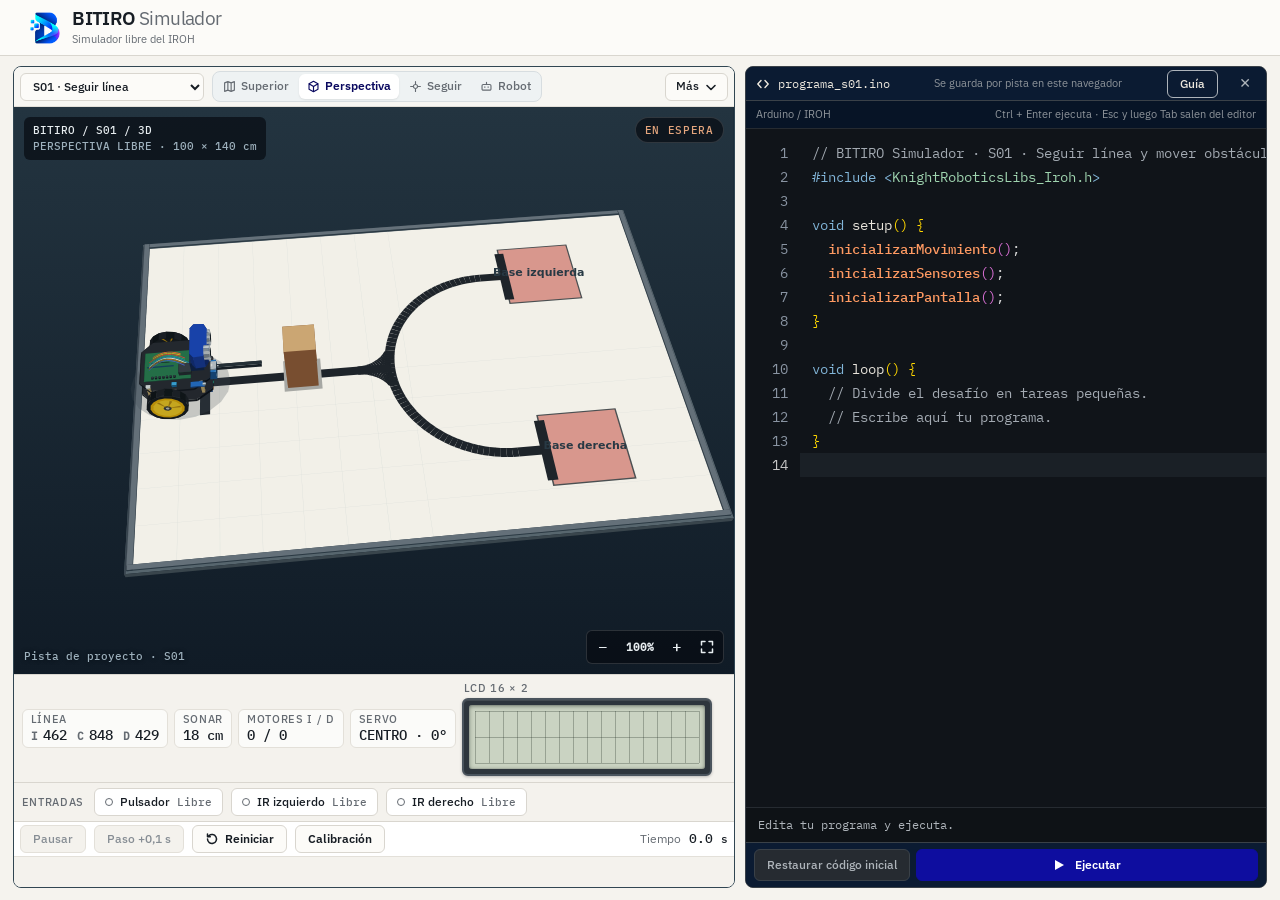
==== index.html @ 9b1c4474 "feat(ui): load head-sonar.js and head-config.js before simulator.js" ====
<!doctype html>
<html lang="es">
<head>
  <meta charset="utf-8"><meta name="viewport" content="width=device-width,initial-scale=1">
  <meta name="theme-color" content="#FCFBF8">
  <title>BITIRO Simulador · IROH</title>
  <link rel="icon" href="assets/bitiro-symbol.png"><link rel="stylesheet" href="tokens.css"><link rel="stylesheet" href="styles.css">
</head>
<body>
  <a class="skip-link" href="#workspace">Saltar al simulador</a>
  <header class="topbar">
    <div class="brand"><img src="assets/bitiro-symbol.png" alt="" width="34" height="34"><span><strong>BITIRO <span>Simulador</span></strong><small>Simulador libre del IROH</small></span></div>
  </header>
  <main id="workspace" tabindex="-1" class="workspace editor-open" aria-label="Simulador libre del IROH">
    <h1 class="sr-only">Simulador libre del IROH</h1>
    <div class="workspace-grid">
      <section class="simulation-panel" id="viewportHost" aria-label="Simulador">
        <div class="simulator-toolbar">
          <label class="track-field"><span class="sr-only">Pista</span><select id="track" aria-label="Pista"><option value="s01">S01 · Seguir línea</option><option value="s02">S02 · Tres sensores</option><option value="s03">S03 · Conteo</option><option value="s04">S04 · Tramos de línea</option><option value="s05">S05 · Sensores IR</option><option value="s06">S06 · Sonar y cajas</option><option value="s07">S07 · Repaso · sin pista propia</option><option value="s08">S08 · Desafío final</option><option value="oval">Libre · Óvalo</option><option value="ocho">Libre · Ocho</option></select></label>
          <div class="camera-mode-switch camera-tabs" role="group" aria-label="Vista de cámara"><button class="cam" data-view="top" aria-pressed="false"><svg width="13" height="13" viewBox="0 0 16 16" aria-hidden="true"><path d="M2 3.5l4-1.5 4 1.5 4-1.5v10.5l-4 1.5-4-1.5-4 1.5zM6 2v10.5M10 3.5V14" fill="none" stroke="currentColor" stroke-width="1.4" stroke-linecap="round" stroke-linejoin="round"/></svg><span>Superior</span></button><button class="cam active" data-view="perspective" aria-pressed="true"><svg width="13" height="13" viewBox="0 0 16 16" aria-hidden="true"><path d="M8 1.5l5.5 3v7L8 14.5l-5.5-3v-7zM8 8l5.5-3.5M8 8v6.5M8 8L2.5 4.5" fill="none" stroke="currentColor" stroke-width="1.4" stroke-linecap="round" stroke-linejoin="round"/></svg><span>Perspectiva</span></button><button class="cam" data-view="follow" aria-pressed="false" aria-label="Seguir al IROH"><svg width="13" height="13" viewBox="0 0 16 16" aria-hidden="true"><path d="M8 2v2.5M8 11.5V14M2 8h2.5M11.5 8H14M8 5.5a2.5 2.5 0 1 0 0 5 2.5 2.5 0 0 0 0-5z" fill="none" stroke="currentColor" stroke-width="1.4" stroke-linecap="round" stroke-linejoin="round"/></svg><span>Seguir</span></button><button class="cam" data-view="robot" aria-pressed="false" aria-label="Ver el robot de cerca"><svg width="13" height="13" viewBox="0 0 16 16" aria-hidden="true"><path d="M4 5.5h8a1.5 1.5 0 0 1 1.5 1.5v4A1.5 1.5 0 0 1 12 12.5H4A1.5 1.5 0 0 1 2.5 11V7A1.5 1.5 0 0 1 4 5.5zM8 5.5V3M6 8.5v.5M10 8.5v.5" fill="none" stroke="currentColor" stroke-width="1.4" stroke-linecap="round" stroke-linejoin="round"/></svg><span>Robot</span></button></div>
          <details class="menu pop" id="moreMenu">
            <summary class="button" aria-label="Más opciones"><span class="menu-text">Más</span><svg width="12" height="12" viewBox="0 0 12 12" aria-hidden="true"><path d="M2 4.5l4 4 4-4" fill="none" stroke="currentColor" stroke-width="1.6" stroke-linecap="round" stroke-linejoin="round"/></svg></summary>
            <div class="menu-panel" role="group" aria-label="Opciones secundarias">
              <button id="codeToggle" class="button menu-item" type="button" aria-controls="codePanel" aria-expanded="true">Ocultar editor</button>
              <div class="menu-divider"></div>
              <div class="menu-row"><label for="speed">Velocidad</label><select id="speed"><option value="0.5">0,5×</option><option value="1" selected>1×</option><option value="2">2×</option><option value="4">4×</option></select></div>
              <div class="menu-row"><label for="quality">Calidad 3D</label><select id="quality"><option value="standard">Estándar</option><option value="high">Alta</option></select></div>
              <label class="menu-check"><input id="showTrail" type="checkbox" checked> Rastro del recorrido</label>
              <div class="menu-divider"></div>
              <button id="editScenario" class="button menu-item" type="button" aria-haspopup="dialog">Editar escenario</button>
            </div>
          </details>
        </div>
        <div class="scene-wrap" id="sceneWrap">
          <canvas id="scene" role="img" aria-label="Escena 3D del robot IROH en la pista. Arrastra para girar y usa la rueda para acercar."></canvas>
          <div class="scene-top-label"><span>BITIRO / <span id="stageLabel">S01</span> / 3D</span><small><span id="viewLabel">PERSPECTIVA LIBRE</span><span class="sep"> · </span><span id="trackSize">100 × 140 cm</span><span id="trackName">PLOTTER S01</span></small></div>
          <span class="live-badge" id="statusBadge" role="status">EN ESPERA</span>
          <div class="scene-source" id="sceneSource">S01 · Geometría del proyecto BITIRO</div>
          <div class="zoom-controls"><button id="zoomOut" type="button" aria-label="Alejar cámara">−</button><output id="zoomText" aria-live="off">100%</output><button id="zoomIn" type="button" aria-label="Acercar cámara">+</button><button id="full" type="button" aria-label="Pantalla completa"><svg width="14" height="14" viewBox="0 0 14 14" aria-hidden="true"><path d="M5 1.5H1.5V5M9 1.5h3.5V5M5 12.5H1.5V9M9 12.5h3.5V9" fill="none" stroke="currentColor" stroke-width="1.5" stroke-linecap="round" stroke-linejoin="round"/></svg></button></div>
          <div class="calibration-layer" id="calibrationLayer" hidden>
            <div class="calibration-grab" id="calibrationGrab" tabindex="0" role="application" aria-roledescription="robot arrastrable" aria-label="IROH. Arrástralo por el plotter o usa las flechas del teclado."></div>
            <button class="calibration-rotate" id="calibrationRotate" type="button" aria-label="Girar el IROH. Arrastra el asa o usa las flechas izquierda y derecha."><svg width="20" height="20" viewBox="0 0 20 20" aria-hidden="true"><path d="M16 10a6 6 0 1 1-2-4.5M16 3v3.5h-3.5" fill="none" stroke="currentColor" stroke-width="2" stroke-linecap="round" stroke-linejoin="round"/></svg></button>
            <p class="calibration-hint" id="calibrationHint">Mueve el IROH por el plotter y gíralo con el asa. Observa la LCD.</p>
          </div>
        </div>
        <details class="telemetry" id="telemetry" open>
          <summary><span>Sensores y telemetría</span></summary>
          <div class="telemetry-strip" role="group" aria-label="Telemetría del IROH">
            <div class="tcell"><span class="tlabel">Línea</span><div class="sensor-row"><span class="sensor"><b>I</b><strong id="valL">028</strong></span><span class="sensor"><b>C</b><strong id="valC">395</strong></span><span class="sensor"><b>D</b><strong id="valR">028</strong></span></div></div>
            <div class="tcell"><span class="tlabel">Sonar</span><strong class="readout" id="sonar">200 cm</strong></div>
            <div class="tcell"><span class="tlabel">Motores I / D</span><strong class="readout" id="motors">0 / 0</strong></div>
            <div class="tcell"><span class="tlabel">Servo</span><strong class="readout" id="strikerStatus">0° · REPOSO</strong></div>
            <div class="tcell lcd-cell"><span class="tlabel">LCD 16 × 2</span><div class="lcd-bezel"><pre id="lcd" aria-label="Pantalla LCD del IROH, 16 columnas por 2 filas"></pre></div></div>
          </div>
        </details>
        <div class="inputs-strip" role="group" aria-label="Entradas del robot"><span class="tlabel">Entradas</span><button type="button" id="pulsador" class="input-chip" aria-pressed="false" aria-label="Pulsador"><i class="dot" aria-hidden="true"></i><span>Pulsador</span><strong aria-hidden="true">Libre</strong></button><button type="button" id="ir0" class="input-chip" aria-pressed="false" aria-label="IR izquierdo"><i class="dot" aria-hidden="true"></i><span>IR izquierdo</span><strong aria-hidden="true">Libre</strong></button><button type="button" id="ir1" class="input-chip" aria-pressed="false" aria-label="IR derecho"><i class="dot" aria-hidden="true"></i><span>IR derecho</span><strong aria-hidden="true">Libre</strong></button></div>
        <div class="runtime-bar">
          <div class="runtime-actions">
            <button id="runBar" class="primary run-proxy" type="button" aria-label="Ejecutar el programa del editor"><svg width="14" height="14" viewBox="0 0 14 14" aria-hidden="true"><path d="M3 2l9 5-9 5z" fill="currentColor"/></svg><span>Ejecutar</span></button>
            <button id="pause" type="button" disabled>Pausar</button>
            <button id="step" type="button" disabled title="Avanza 100 ms de simulación en pausa">Paso +0,1 s</button>
            <button id="reset" type="button"><svg width="14" height="14" viewBox="0 0 14 14" aria-hidden="true"><path d="M2.5 7a4.5 4.5 0 1 0 1.4-3.3M2.5 2v2.8h2.8" fill="none" stroke="currentColor" stroke-width="1.5" stroke-linecap="round" stroke-linejoin="round"/></svg><span>Reiniciar</span></button>
            <button id="calibrationMode" type="button" aria-pressed="false" aria-controls="calibrationLayer">Calibración</button>
          </div>
          <div class="runtime-clock"><span class="clock-label">Tiempo</span><strong id="time">0.0 <small>s</small></strong></div>
        </div>
        <p class="status-strip" id="feedback" role="status">Escoge una pista, escribe tu programa y ejecútalo.</p>
      </section>
      <aside class="code-panel" id="codePanel" aria-label="Editor de programación">
        <div class="file-bar"><span class="file-name"><svg width="14" height="14" viewBox="0 0 14 14" aria-hidden="true"><path d="M5 3.5L1.8 7 5 10.5M9 3.5L12.2 7 9 10.5" fill="none" stroke="currentColor" stroke-width="1.4" stroke-linecap="round" stroke-linejoin="round"/></svg><span id="fileName">programa_s01.ino</span></span><span class="file-state">Se guarda por pista en este navegador</span><button type="button" id="guideOpen" class="guide-button" aria-haspopup="dialog" aria-controls="guideDialog">Guía</button><button type="button" id="codeClose" aria-label="Cerrar editor">✕</button></div>
        <div class="editor-meta"><span>Arduino / IROH</span><span class="editor-shortcut" id="editorHint">Ctrl + Enter ejecuta · Esc y luego Tab salen del editor</span></div>
        <div class="editor-area"><pre class="gutter" id="gutter" aria-hidden="true">1</pre><div class="code-stack"><textarea id="src" aria-label="Código Arduino del IROH. Tab inserta espacios; Escape y luego Tab sale del editor." spellcheck="false" autocapitalize="off" autocomplete="off" autocorrect="off" wrap="off"></textarea><div class="hl-clip" aria-hidden="true"><div class="hl-line" id="hlLine"></div><pre class="hl" id="hl"></pre></div></div></div>
        <div class="compiler" id="msg" role="status" tabindex="-1">Edita tu programa y ejecuta.</div>
        <div class="editor-bottom-bar code-actions"><label class="example-field" id="exampleField" hidden><span class="sr-only">Ejemplo</span><select id="example" aria-label="Cargar un ejemplo"><option value="0">Tres sensores</option><option value="1">Un sensor</option><option value="2">Plantilla vacía</option><option value="3">Obstáculos IR</option><option value="4">Golpe por proximidad (sonar)</option></select></label><button type="button" id="restoreStarter" class="restore-button">Restaurar código inicial</button><button type="button" class="primary execute-button" id="run"><svg width="14" height="14" viewBox="0 0 14 14" aria-hidden="true"><path d="M3 2l9 5-9 5z" fill="currentColor"/></svg><span>Ejecutar</span></button></div>
      </aside>
    </div>
    <!-- Nodos de compatibilidad: los scripts v4 (simulator.js) todavía los leen o escriben. Ocultos; se retirarán al extraer el core (SIM-3) y la calibración v1 se reemplaza en SIM-7. -->
    <div hidden aria-hidden="true"><button id="calibrate" type="button" tabindex="-1">Calibrar sensores</button><span id="calibrationSummary"></span><span id="lessonTitle"></span><p id="lessonGoal"></p><span id="lessonQuestion"></span></div>
    <dialog id="calibrationDialog" class="calibration-dialog" aria-labelledby="calibrationTitle"><form id="calibrationForm"><div class="reference-title"><div><span class="eyebrow">PREPARAR EL EXPERIMENTO</span><h2 id="calibrationTitle">Calibrar sensores de línea</h2></div><button id="calibrationClose" type="button" aria-label="Cerrar calibración">✕</button></div><p class="cal-intro">En este banco virtual, blanco es 0 y negro es 1000 después de normalizar. Mide ambas referencias o introduce sus valores brutos por sensor. La simulación se pausa mientras calibras.</p><div class="cal-samples"><button type="button" id="sampleWhite"><span class="swatch white"></span><b>1. Medir blanco virtual</b><small>Superficie clara de referencia</small></button><button type="button" id="sampleBlack"><span class="swatch black"></span><b>2. Medir negro virtual</b><small>Línea oscura de referencia</small></button></div><table class="cal-table"><thead><tr><th>Sensor</th><th>Blanco · 0–1023</th><th>Negro · 0–1023</th></tr></thead><tbody><tr><th>Izquierdo</th><td><input id="white0" type="number" min="0" max="1023" step="1" required aria-label="Blanco Izquierdo"></td><td><input id="black0" type="number" min="0" max="1023" step="1" required aria-label="Negro Izquierdo"></td></tr><tr><th>Central</th><td><input id="white1" type="number" min="0" max="1023" step="1" required aria-label="Blanco Central"></td><td><input id="black1" type="number" min="0" max="1023" step="1" required aria-label="Negro Central"></td></tr><tr><th>Derecho</th><td><input id="white2" type="number" min="0" max="1023" step="1" required aria-label="Blanco Derecho"></td><td><input id="black2" type="number" min="0" max="1023" step="1" required aria-label="Negro Derecho"></td></tr></tbody></table><label class="threshold-control" for="threshold">3. Umbral de detección <output id="thresholdValue">500 / 1000</output></label><input id="threshold" type="range" min="100" max="900" step="10" value="500"><div class="threshold-scale"><span>Más sensible al negro</span><span>Más exigente</span></div><p class="cal-explain">Una lectura normalizada igual o superior al umbral detecta línea. Las funciones de lectura bruta conservan sus valores; tus programas anteriores no cambian automáticamente.</p><p id="calibrationMessage" class="cal-message" role="status"></p><div class="cal-actions"><button id="calibrationDefaults" class="btn ghost" type="button">Restablecer referencias</button><button class="btn primary" type="submit">Guardar calibración</button></div><small class="cal-footnote">Banco simulado, sin conexión con el IROH físico. Los valores son ilustrativos; no constituyen una calibración del robot real.</small></form></dialog>
    <dialog id="scenarioDialog" class="scenario-dialog" aria-labelledby="scenarioTitle" aria-describedby="scenarioIntro">
      <div class="reference-title"><h2 id="scenarioTitle">Escenario</h2><button type="button" id="scenarioClose" aria-label="Cancelar y cerrar">✕</button></div>
      <p id="scenarioIntro" class="scenario-intro">Añade y mueve cajas para experimentar con el robot.</p>
      <div class="scenario-layout">
        <div class="scenario-map-wrap"><svg id="scenarioMap" class="scenario-map" role="img" aria-label="Vista superior de la pista con sus cajas. Los controles junto al plano permiten editarlas con teclado."></svg></div>
        <div class="scenario-side">
          <div class="scenario-actions"><button type="button" id="scenarioAdd" class="button" aria-pressed="false">Añadir caja</button><button type="button" id="scenarioRemove" class="button" disabled>Eliminar caja</button></div>
          <ul id="scenarioList" class="scenario-list" aria-label="Cajas del escenario"></ul>
          <fieldset id="scenarioFields" class="scenario-fields" disabled><legend id="scenarioSelName">Sin caja seleccionada</legend>
            <label class="scenario-field"><span>X</span><input id="scenarioX" type="number" step="0.5" inputmode="decimal" aria-describedby="scenarioPosHint"><span class="unit">cm</span></label>
            <label class="scenario-field"><span>Y</span><input id="scenarioY" type="number" step="0.5" inputmode="decimal" aria-describedby="scenarioPosHint"><span class="unit">cm</span></label>
            <p id="scenarioPosHint" class="scenario-hint">Esquina superior izquierda de la caja de 8 × 8 cm.</p>
          </fieldset>
          <p id="scenarioNote" class="scenario-note" role="status" aria-live="polite"></p>
        </div>
      </div>
      <div class="confirm-actions scenario-footer"><button type="button" id="scenarioClear" class="button">Vaciar</button><button type="button" id="scenarioDefault" class="button">Restaurar predeterminado</button><span class="scenario-spacer"></span><button type="button" id="scenarioCancel" class="button">Cancelar</button><button type="button" id="scenarioApply" class="button primary">Aplicar</button></div>
    </dialog>
    <dialog id="restoreDialog" class="confirm-dialog" aria-labelledby="restoreTitle" aria-describedby="restoreText">
      <h2 id="restoreTitle">¿Restaurar el código inicial?</h2>
      <p id="restoreText">Tu código actual de esta pista se reemplazará por el código inicial. Esta acción no se puede deshacer.</p>
      <div class="confirm-actions"><button type="button" id="restoreCancel" class="button">Cancelar</button><button type="button" id="restoreConfirm" class="button primary">Restaurar</button></div>
    </dialog>
    <dialog id="guideDialog" class="guide-dialog" aria-labelledby="guideTitle" aria-describedby="guideSub">
      <div class="reference-title">
        <div class="guide-heading"><h2 id="guideTitle">Guía de programación IROH</h2><p id="guideSub" class="guide-sub">Aprende a darle instrucciones a IROH, paso a paso. Abre un tema o busca una instrucción.</p></div>
        <button type="button" id="guideClose" aria-label="Cerrar guía">✕</button>
      </div>
      <div class="guide-tools">
        <label class="sr-only" for="guideSearch">Buscar una instrucción</label>
        <input type="search" id="guideSearch" class="guide-search" placeholder="Buscar una instrucción (por ejemplo: avanzar)" autocomplete="off" spellcheck="false" aria-describedby="guideSearchStatus">
        <p id="guideSearchStatus" class="guide-search-status" role="status" aria-live="polite"></p>
      </div>
      <div class="guide-body" tabindex="0" role="region" aria-label="Contenido de la guía">

        <details class="guide-topic" id="guide-primeros-pasos" open>
          <summary><span class="guide-num" aria-hidden="true">1</span><span class="guide-topic-title"><strong>Primeros pasos</strong><small>Cómo darle instrucciones a IROH y cómo funciona un programa</small></span></summary>
          <div class="guide-topic-body">
            <p class="guide-lead">Empieza por aquí: copia este programa, pulsa <b>Ejecutar</b> y mira qué hace IROH. Después te explicamos cada parte, una por una.</p>
            <article class="guide-item guide-program-card" data-cmd="" data-sig="" data-keywords="programa completo ejemplo primero empezar inicio hola saludo copiar ejecutar">
              <div class="guide-program-head"><h4>Mi primer programa</h4><button type="button" class="guide-copy" data-copy="primero" aria-label="Copiar el programa «Mi primer programa»">Copiar</button></div>
              <pre class="guide-program" data-program="primero" tabindex="0"><code>void setup() {
  inicializarMovimiento();
  inicializarPantalla();
  escribirPantalla(0, 0, "Hola, IROH");
}

void loop() {
  avanzar(40);
  pausa(1500);
  detenerse();
  finPrograma();
}</code></pre>
              <p><b>Qué hace:</b> IROH escribe «Hola, IROH» en su pantalla, avanza un segundo y medio y se detiene.</p>
              <ol class="guide-steps">
                <li>Escribe o copia el programa en el editor.</li>
                <li>Pulsa <b>Ejecutar</b>.</li>
                <li>Mira la pantalla de IROH y cómo avanza.</li>
              </ol>
              <p class="guide-try"><b>Prueba:</b> cambia «Hola, IROH» por tu nombre, o cambia <code>1500</code> por <code>3000</code>. ¿Qué notas?</p>
            </article>
            <article class="guide-item guide-cmd" data-cmd="setup" data-sig="void setup()" data-keywords="preparar preparacion empezar una vez inicio configuracion">
              <h4>¿Qué es setup()?</h4>
              <pre class="guide-sig" data-ctx="setupdef"><code>void setup() {
  inicializarMovimiento();
}</code></pre>
              <p><code>setup()</code> significa «preparación». Lo que escribas dentro se ejecuta una sola vez, al empezar. Es opcional.</p>
            </article>
            <article class="guide-item guide-cmd" data-cmd="loop" data-sig="void loop()" data-keywords="repetir repeticion ciclo bucle siempre obligatoria">
              <h4>¿Qué es loop()?</h4>
              <pre class="guide-sig" data-ctx="loopdef"><code>void loop() {
  avanzar(40);
}</code></pre>
              <p><code>loop()</code> significa «repetir». Lo que escribas dentro se ejecuta una y otra vez mientras el programa corre. Es obligatoria.</p>
            </article>
            <article class="guide-item guide-cmd" data-cmd="inicializarMovimiento inicializarSensores inicializarGolpe" data-sig="inicializarMovimiento() inicializarSensores() inicializarGolpe()" data-keywords="activar preparar ruedas sensores garra aviso">
              <h4>¿Qué significa inicializar?</h4>
              <pre class="guide-sig"><code>inicializarMovimiento();
inicializarSensores();
inicializarGolpe();</code></pre>
              <p>Como en el robot real, cada parte se activa una vez antes de usarla: el movimiento (ruedas), los sensores (línea, sonar e infrarrojos) y el golpe (garra). Se hace dentro de <code>setup()</code>.</p>
              <p class="guide-try"><b>Prueba:</b> cuando tu programa lea un sensor, añade <code>inicializarSensores();</code> en <code>setup()</code>.</p>
            </article>
            <article class="guide-item guide-cmd" data-cmd="" data-sig="; { }" data-keywords="punto y coma llaves bloque comentarios // sintaxis fin de instruccion">
              <h4>Para qué sirven ; y { }</h4>
              <pre class="guide-sig"><code>avanzar(40);
if (lineaCentral()) {
  detenerse();
}</code></pre>
              <p>El punto y coma <code>;</code> marca el final de una instrucción. Las llaves <code>{ }</code> agrupan las instrucciones de un bloque: el cuerpo de <code>setup()</code>, de <code>loop()</code> o de un <code>if</code>.</p>
              <p>Las líneas que empiezan con <code>//</code> son comentarios: IROH las ignora.</p>
            </article>
            <article class="guide-item guide-cmd" data-cmd="" data-sig="" data-keywords="avisos errores advertencia mensajes panel linea error">
              <h4>Lee los mensajes del simulador</h4>
              <p>Debajo del editor aparecen mensajes: <b>✔</b> todo bien, <b>⚠</b> aviso (el programa sigue, pero algo no funcionará) y <b>✖</b> error (el programa se detiene y te dice en qué línea está el problema).</p>
              <p>Si falta inicializar una parte, verás un aviso ⚠ que te dice cuál.</p>
            </article>
          </div>
        </details>

        <details class="guide-topic" id="guide-movimiento">
          <summary><span class="guide-num" aria-hidden="true">2</span><span class="guide-topic-title"><strong>¡Vamos a movernos!</strong><small>Avanzar, retroceder, girar, detenerse y esperar</small></span></summary>
          <div class="guide-topic-body">
            <p class="guide-lead">Las ruedas reciben una velocidad de 0 a 100. IROH mantiene la última orden hasta que le des otra, incluso mientras esperas con <code>pausa()</code>. Recuerda llamar a <code>inicializarMovimiento();</code> en <code>setup()</code>.</p>
            <article class="guide-item guide-cmd" data-cmd="avanzar" data-sig="avanzar(velocidad)" data-keywords="adelante mover ir ruedas velocidad rapido lento">
              <h4>Avanzar</h4>
              <pre class="guide-sig"><code>avanzar(50);</code></pre>
              <p>IROH avanza con sus dos ruedas. El número indica la velocidad: 0 es quieto y 100 es la máxima.</p>
              <p class="guide-try"><b>Prueba:</b> cambia el 50 por 30. ¿Qué notas?</p>
            </article>
            <article class="guide-item guide-cmd" data-cmd="avanzar" data-sig="avanzar(izquierda, derecha)" data-keywords="curva doblar girar dos ruedas izquierda derecha">
              <h4>Avanzar en curva</h4>
              <pre class="guide-sig"><code>avanzar(20, 60);</code></pre>
              <p>Con dos números, el primero es la rueda izquierda y el segundo la derecha. IROH curva hacia el lado de la rueda más lenta.</p>
              <p class="guide-try"><b>Prueba:</b> intercambia el 20 y el 60. ¿Hacia dónde gira ahora?</p>
            </article>
            <article class="guide-item guide-cmd" data-cmd="retroceder" data-sig="retroceder(velocidad) retroceder(izquierda, derecha)" data-keywords="atras reversa marcha atras">
              <h4>Retroceder</h4>
              <pre class="guide-sig"><code>retroceder(40);</code></pre>
              <p>IROH va hacia atrás. Igual que <code>avanzar()</code>, acepta un número o dos: <code>retroceder(izquierda, derecha)</code>.</p>
            </article>
            <article class="guide-item guide-cmd" data-cmd="girarDerecha" data-sig="girarDerecha(velocidad)" data-keywords="giro rotar derecha sobre su eje">
              <h4>Girar a la derecha</h4>
              <pre class="guide-sig"><code>girarDerecha(40);</code></pre>
              <p>IROH gira sobre sí mismo hacia la derecha: una rueda avanza y la otra retrocede.</p>
            </article>
            <article class="guide-item guide-cmd" data-cmd="girarIzquierda" data-sig="girarIzquierda(velocidad)" data-keywords="giro rotar izquierda sobre su eje">
              <h4>Girar a la izquierda</h4>
              <pre class="guide-sig"><code>girarIzquierda(40);</code></pre>
              <p>Lo mismo, hacia la izquierda.</p>
            </article>
            <article class="guide-item guide-cmd" data-cmd="detenerse" data-sig="detenerse()" data-keywords="parar frenar alto quieto stop">
              <h4>Detenerse</h4>
              <pre class="guide-sig"><code>detenerse();</code></pre>
              <p>Pone las dos ruedas en 0. IROH frena de forma gradual, no de golpe.</p>
            </article>
            <article class="guide-item guide-cmd" data-cmd="pausa" data-sig="pausa(milisegundos)" data-keywords="espera tiempo retraso demora milisegundos segundos delay">
              <h4>Esperar</h4>
              <pre class="guide-sig"><code>avanzar(40);
pausa(1000);
detenerse();</code></pre>
              <p><code>pausa(1000);</code> hace que el programa espere 1000 milisegundos (1 segundo). Mientras espera, las ruedas siguen con la última orden: aquí IROH avanza un segundo y luego se detiene.</p>
              <p class="guide-try"><b>Prueba:</b> ¿cuánto avanza con <code>pausa(2000);</code>?</p>
            </article>
            <article class="guide-item guide-cmd" data-cmd="finPrograma" data-sig="finPrograma()" data-keywords="fin terminar acabar detener programa">
              <h4>Terminar el programa</h4>
              <pre class="guide-sig"><code>finPrograma();</code></pre>
              <p>Detiene a IROH y termina el programa: ya no se repite <code>loop()</code>.</p>
            </article>
            <article class="guide-item guide-program-card" data-cmd="" data-sig="" data-keywords="programa completo ejemplo secuencia pasos orden tiempo">
              <div class="guide-program-head"><h4>Avanza, gira y detente</h4><button type="button" class="guide-copy" data-copy="avanzagira" aria-label="Copiar el programa «Avanza, gira y detente»">Copiar</button></div>
              <pre class="guide-program" data-program="avanzagira" tabindex="0"><code>void setup() {
  inicializarMovimiento();
}

void loop() {
  avanzar(40);
  pausa(1000);
  detenerse();
  pausa(300);
  girarDerecha(40);
  pausa(700);
  detenerse();
  finPrograma();
}</code></pre>
              <p>IROH avanza un poco, se detiene, gira hacia la derecha y termina. Cada paso dura el tiempo que escribes en <code>pausa()</code>.</p>
              <p class="guide-try"><b>Prueba:</b> cambia <code>700</code> por otro número y mira cómo cambia el giro.</p>
            </article>
          </div>
        </details>

        <details class="guide-topic" id="guide-linea">
          <summary><span class="guide-num" aria-hidden="true">3</span><span class="guide-topic-title"><strong>Siguiendo la línea</strong><small>Sensores que reconocen una línea negra</small></span></summary>
          <div class="guide-topic-body">
            <p class="guide-lead">IROH tiene tres sensores de línea en la parte delantera: izquierdo, central y derecho. Cada uno mira el suelo y reconoce si ve negro. Llama a <code>inicializarSensores();</code> en <code>setup()</code> antes de leerlos.</p>
            <article class="guide-item guide-cmd" data-cmd="lineaIzquierda lineaCentral lineaDerecha" data-sig="lineaIzquierda() lineaCentral() lineaDerecha()" data-keywords="sensor linea negro suelo detectar seguir">
              <h4>¿Hay línea debajo?</h4>
              <pre class="guide-sig"><code>if (lineaCentral()) {
  avanzar(30);
}</code></pre>
              <p><code>lineaIzquierda()</code>, <code>lineaCentral()</code> y <code>lineaDerecha()</code> responden 1 si el sensor ve negro y 0 si no. Como 1 significa «verdadero», se usan directamente dentro de un <code>if</code>.</p>
              <p class="guide-try"><b>Prueba:</b> haz que IROH se detenga cuando el sensor central deje de ver la línea.</p>
            </article>
            <article class="guide-item guide-cmd" data-cmd="leerLineaNormalizada" data-sig="leerLineaNormalizada(sensor)" data-keywords="sensor valor normalizado 0 1000 negro blanco lectura">
              <h4>Medir cuánto negro ve</h4>
              <pre class="guide-sig"><code>int valor = leerLineaNormalizada(1);</code></pre>
              <p>Devuelve un número de 0 (blanco) a 1000 (negro). El número entre paréntesis elige el sensor: 0 izquierdo, 1 central y 2 derecho.</p>
            </article>
            <article class="guide-item guide-cmd" data-cmd="leerSensorLineaIzquierdo leerSensorLineaCentral leerSensorLineaDerecho" data-sig="leerSensorLineaIzquierdo() leerSensorLineaCentral() leerSensorLineaDerecho()" data-keywords="sensor lectura cruda bruta 1023 analogica">
              <h4>Lectura sin ajustar</h4>
              <pre class="guide-sig"><code>int bruto = leerSensorLineaCentral();</code></pre>
              <p>Valor directo del sensor, de 0 a 1023. También existen <code>leerSensorLineaIzquierdo()</code> y <code>leerSensorLineaDerecho()</code>. Sirven para calibrar; para decidir suele ser más cómodo usar las funciones anteriores.</p>
            </article>
            <article class="guide-item guide-cmd" data-cmd="leerUmbralLinea" data-sig="leerUmbralLinea()" data-keywords="umbral calibracion limite 500 sensibilidad">
              <h4>El umbral de la línea</h4>
              <pre class="guide-sig"><code>int umbral = leerUmbralLinea();</code></pre>
              <p>Es el valor (de 0 a 1000) desde el cual un sensor considera que ve línea. Empieza en 500 y puedes cambiarlo con el botón <b>Calibración</b>.</p>
            </article>
            <article class="guide-item guide-program-card" data-cmd="" data-sig="" data-keywords="programa completo ejemplo seguir linea sensores pista ovalo">
              <div class="guide-program-head"><h4>Seguidor de línea</h4><button type="button" class="guide-copy" data-copy="seguidor" aria-label="Copiar el programa «Seguidor de línea»">Copiar</button></div>
              <pre class="guide-program" data-program="seguidor" tabindex="0"><code>void setup() {
  inicializarMovimiento();
  inicializarSensores();
}

void loop() {
  if (lineaCentral()) {
    avanzar(30);
  } else if (lineaIzquierda()) {
    avanzar(10, 30);
  } else if (lineaDerecha()) {
    avanzar(30, 10);
  } else {
    detenerse();
  }
}</code></pre>
              <p>Programa completo. Si el centro ve la línea, avanza; si la ve a un lado, curva hacia ese lado; si no la ve, se detiene. Pruébalo en la pista <b>Óvalo</b>.</p>
              <p class="guide-try"><b>Prueba:</b> cambia <code>30</code> por <code>50</code>. ¿Sigue la línea o se sale?</p>
              <p class="guide-caution">Este programa básico puede detenerse en cruces, bifurcaciones o huecos de las pistas S01–S08: necesitarás más reglas.</p>
            </article>
          </div>
        </details>

        <details class="guide-topic" id="guide-obstaculos">
          <summary><span class="guide-num" aria-hidden="true">4</span><span class="guide-topic-title"><strong>Detectando obstáculos</strong><small>Sonar, sensores infrarrojos y botón</small></span></summary>
          <div class="guide-topic-body">
            <p class="guide-lead">IROH puede medir la distancia a una caja con el sonar y recibir señales de dos sensores infrarrojos y de un botón. Usa <code>inicializarSensores();</code> en <code>setup()</code>.</p>
            <article class="guide-item guide-cmd" data-cmd="leerDistanciaSonar" data-sig="leerDistanciaSonar()" data-keywords="sonar distancia centimetros ultrasonido obstaculo caja cm">
              <h4>Medir la distancia con el sonar</h4>
              <pre class="guide-sig"><code>int distancia = leerDistanciaSonar();</code></pre>
              <p>Devuelve la distancia en centímetros hasta la caja más cercana que está justo delante. Si no hay ninguna al alcance, devuelve 200.</p>
              <p class="guide-try"><b>Prueba:</b> con <b>Editar escenario</b> acerca una caja y observa cómo cambia el valor en «Sonar».</p>
            </article>
            <article class="guide-item guide-cmd" data-cmd="leerSensorObstaculoIzquierdo leerSensorObstaculoDerecho" data-sig="leerSensorObstaculoIzquierdo() leerSensorObstaculoDerecho()" data-keywords="infrarrojo ir obstaculo sensor izquierdo derecho">
              <h4>Sensores infrarrojos</h4>
              <pre class="guide-sig"><code>if (leerSensorObstaculoIzquierdo()) {
  detenerse();
}</code></pre>
              <p><code>leerSensorObstaculoIzquierdo()</code> y <code>leerSensorObstaculoDerecho()</code> devuelven 1 si el sensor está activo y 0 si está libre. En el simulador no detectan las cajas por sí solos: los activas tú con los botones <b>IR izquierdo</b> e <b>IR derecho</b> de la franja «Entradas».</p>
            </article>
            <article class="guide-item guide-cmd" data-cmd="leerBoton" data-sig="leerBoton()" data-keywords="boton pulsador presionado entrada">
              <h4>Leer el botón</h4>
              <pre class="guide-sig"><code>int presionado = leerBoton();</code></pre>
              <p>Devuelve 1 si el Pulsador está presionado y 0 si está libre. Lo cambias con el botón <b>Pulsador</b> de la franja «Entradas».</p>
            </article>
            <article class="guide-item guide-cmd" data-cmd="botonInicio" data-sig="botonInicio()" data-keywords="boton pulsador inicio esperar empezar presionar">
              <h4>Esperar el botón</h4>
              <pre class="guide-sig"><code>botonInicio();</code></pre>
              <p>El programa se queda aquí hasta que el Pulsador esté presionado. Úsalo al final de <code>setup()</code> para que IROH espere tu señal antes de empezar.</p>
              <p class="guide-try"><b>Prueba:</b> ejecuta tu programa con <code>botonInicio();</code> y pulsa <b>Pulsador</b>.</p>
            </article>
            <article class="guide-item guide-program-card" data-cmd="" data-sig="" data-keywords="programa completo ejemplo sonar obstaculo caja distancia parar">
              <div class="guide-program-head"><h4>Detenerse ante una caja</h4><button type="button" class="guide-copy" data-copy="parar" aria-label="Copiar el programa «Detenerse ante una caja»">Copiar</button></div>
              <pre class="guide-program" data-program="parar" tabindex="0"><code>void setup() {
  inicializarMovimiento();
  inicializarSensores();
}

void loop() {
  int distancia = leerDistanciaSonar();
  if (distancia &lt; 17) {
    detenerse();
  } else {
    avanzar(30);
  }
}</code></pre>
              <p>Programa completo. IROH avanza y se detiene cuando la caja está a menos de 17 cm, antes de tocarla con la garra.</p>
              <p class="guide-try"><b>Prueba:</b> cambia <code>17</code> por <code>40</code>. ¿Dónde se detiene ahora?</p>
              <p class="guide-caution">Si no hay ninguna caja delante, IROH avanzará sin parar: añade una con <b>Editar escenario</b>.</p>
            </article>
          </div>
        </details>

        <details class="guide-topic" id="guide-pantalla">
          <summary><span class="guide-num" aria-hidden="true">5</span><span class="guide-topic-title"><strong>La pantalla de IROH</strong><small>Mostrar mensajes y números en la LCD</small></span></summary>
          <div class="guide-topic-body">
            <p class="guide-lead">La pantalla tiene 2 filas (0 y 1) de 16 columnas (0 a 15). Sirve para que IROH te cuente lo que está leyendo o pensando.</p>
            <article class="guide-item guide-cmd" data-cmd="inicializarPantalla" data-sig="inicializarPantalla()" data-keywords="lcd pantalla preparar iniciar display">
              <h4>Preparar la pantalla</h4>
              <pre class="guide-sig"><code>inicializarPantalla();</code></pre>
              <p>Prepara la LCD, como en el robot real. En el simulador funciona aunque la olvides, pero conviene incluirla en <code>setup()</code>.</p>
            </article>
            <article class="guide-item guide-cmd" data-cmd="escribirPantalla" data-sig="escribirPantalla(columna, fila, valor)" data-keywords="lcd pantalla mostrar texto numero mensaje display columna fila">
              <h4>Escribir en la pantalla</h4>
              <pre class="guide-sig"><code>escribirPantalla(0, 0, "Hola");</code></pre>
              <p>Los tres valores son: columna, fila y lo que quieres mostrar. El texto va entre comillas dobles; también puedes pasar un número o una variable.</p>
              <p class="guide-try"><b>Prueba:</b> escribe en la columna 5 de la fila 1.</p>
            </article>
            <article class="guide-item guide-cmd" data-cmd="borrarPantalla" data-sig="borrarPantalla()" data-keywords="lcd pantalla limpiar vaciar display">
              <h4>Borrar la pantalla</h4>
              <pre class="guide-sig"><code>borrarPantalla();</code></pre>
              <p>Deja las dos filas vacías. Úsala antes de escribir números que cambian, para que no queden dígitos de la lectura anterior.</p>
            </article>
            <article class="guide-item guide-cmd" data-cmd="apagarPantalla prenderPantalla" data-sig="apagarPantalla() prenderPantalla()" data-keywords="lcd pantalla encender apagar sin efecto">
              <h4>Apagar y prender la pantalla</h4>
              <pre class="guide-sig"><code>apagarPantalla();
prenderPantalla();</code></pre>
              <p>El simulador las reconoce, pero todavía no cambian nada en la LCD: mostrará un aviso ⚠.</p>
            </article>
            <article class="guide-item guide-program-card" data-cmd="" data-sig="" data-keywords="programa completo ejemplo lcd pantalla sonar distancia">
              <div class="guide-program-head"><h4>Mostrar la distancia</h4><button type="button" class="guide-copy" data-copy="pantalla" aria-label="Copiar el programa «Mostrar la distancia»">Copiar</button></div>
              <pre class="guide-program" data-program="pantalla" tabindex="0"><code>void setup() {
  inicializarMovimiento();
  inicializarSensores();
  inicializarPantalla();
}

void loop() {
  int distancia = leerDistanciaSonar();
  borrarPantalla();
  escribirPantalla(0, 0, "Distancia:");
  escribirPantalla(0, 1, distancia);
  if (distancia &lt; 17) {
    detenerse();
  } else {
    avanzar(30);
  }
}</code></pre>
              <p>Programa completo: es el de la caja, pero además muestra en la LCD la distancia que mide el sonar.</p>
            </article>
          </div>
        </details>

        <details class="guide-topic" id="guide-mecanismos">
          <summary><span class="guide-num" aria-hidden="true">6</span><span class="guide-topic-title"><strong>Moviendo sus mecanismos</strong><small>Servomotores, garra y cabeza</small></span></summary>
          <div class="guide-topic-body">
            <p class="guide-lead">La garra de IROH puede girar a la izquierda, al centro o a la derecha. En el simulador la garra se mueve solo con instrucciones de tu programa.</p>
            <article class="guide-item guide-cmd" data-cmd="inicializarGolpe" data-sig="inicializarGolpe()" data-keywords="servo golpe garra activar centro">
              <h4>Activar la garra</h4>
              <pre class="guide-sig"><code>inicializarGolpe();</code></pre>
              <p>Activa la garra y la lleva al centro. Va en <code>setup()</code>, antes de moverla.</p>
            </article>
            <article class="guide-item guide-cmd" data-cmd="moverServoGolpe" data-sig="moverServoGolpe(posicion)" data-keywords="servo golpe garra izquierda centro derecha mover empujar">
              <h4>Mover la garra</h4>
              <pre class="guide-sig"><code>moverServoGolpe(1);</code></pre>
              <p>El número elige la posición: <code>-1</code> izquierda, <code>0</code> centro y <code>1</code> derecha. Con cualquier otro número aparece un aviso ⚠ y la garra no se mueve.</p>
              <p>La garra tarda un momento en girar: usa <code>pausa()</code> entre movimientos. Solo mueve una caja si la toca; no la empuja a distancia.</p>
              <p class="guide-try"><b>Prueba:</b> mueve la garra a <code>-1</code> y luego de vuelta a <code>0</code>.</p>
            </article>
            <article class="guide-item guide-cmd" data-cmd="inicializarCabeza apagarCabeza moverServoYaw moverServoPitch" data-sig="inicializarCabeza() apagarCabeza() moverServoYaw(grados) moverServoPitch(grados)" data-keywords="servo cabeza yaw pitch girar inclinar sin efecto">
              <h4>La cabeza de IROH</h4>
              <pre class="guide-sig"><code>inicializarCabeza();
moverServoYaw(30);
moverServoPitch(30);
apagarCabeza();</code></pre>
              <p>La cabeza tiene dos servomotores: <code>moverServoYaw()</code> la gira a los lados y <code>moverServoPitch()</code> la inclina. El simulador reconoce estas instrucciones, pero todavía no modela la cabeza: no verás movimiento y aparecerá un aviso ⚠.</p>
            </article>
            <article class="guide-item guide-program-card" data-cmd="" data-sig="" data-keywords="programa completo ejemplo garra servo golpe">
              <div class="guide-program-head"><h4>La garra se mueve sola</h4><button type="button" class="guide-copy" data-copy="garra" aria-label="Copiar el programa «La garra se mueve sola»">Copiar</button></div>
              <pre class="guide-program" data-program="garra" tabindex="0"><code>void setup() {
  inicializarMovimiento();
  inicializarGolpe();
}

void loop() {
  moverServoGolpe(-1);
  pausa(800);
  moverServoGolpe(1);
  pausa(800);
  moverServoGolpe(0);
  pausa(800);
}</code></pre>
              <p>Programa completo: la garra va a la izquierda, a la derecha y al centro, y repite.</p>
            </article>
          </div>
        </details>

        <details class="guide-topic" id="guide-programar">
          <summary><span class="guide-num" aria-hidden="true">7</span><span class="guide-topic-title"><strong>Aprende a programar</strong><small>Variables, condiciones, repeticiones y funciones</small></span></summary>
          <div class="guide-topic-body">
            <p class="guide-lead">Estas ideas sirven en cualquier lenguaje. Con ellas, tus programas pueden recordar datos, tomar decisiones, repetir y reutilizar partes.</p>
            <article class="guide-item guide-cmd" data-cmd="" data-sig="int nombre = valor;" data-keywords="variable int entero numero guardar dato memoria float long bool byte">
              <h4>Variables: guardar un dato</h4>
              <pre class="guide-sig"><code>int velocidad = 40;
avanzar(velocidad);
velocidad += 10;</code></pre>
              <p>Una variable es una cajita con nombre que guarda un número. <code>int</code> guarda números enteros. <code>velocidad += 10;</code> le suma 10.</p>
              <p class="guide-try"><b>Prueba:</b> cambia el 40 y mira cómo cambia todo lo que usa <code>velocidad</code>.</p>
            </article>
            <article class="guide-item guide-cmd" data-cmd="if" data-sig="if (condicion) { } else { }" data-keywords="si decidir condicion if else comparar igual mayor menor">
              <h4>Condiciones: decidir</h4>
              <pre class="guide-sig"><code>if (leerDistanciaSonar() &lt; 20) {
  detenerse();
} else {
  avanzar(30);
}</code></pre>
              <p><code>if</code> significa «si»: el bloque se ejecuta solo cuando la condición se cumple. <code>else</code> es «si no». Para más opciones usa <code>else if</code>.</p>
              <p>Se comparan valores con <code>==</code> (igual), <code>!=</code> (distinto), <code>&lt;</code>, <code>&gt;</code>, <code>&lt;=</code> y <code>&gt;=</code>.</p>
            </article>
            <article class="guide-item guide-cmd" data-cmd="" data-sig="&amp;&amp; || !" data-keywords="y o no logica operadores combinar condiciones">
              <h4>Combinar condiciones</h4>
              <pre class="guide-sig"><code>if (lineaCentral() &amp;&amp;
    !lineaDerecha()) {
  avanzar(30);
}</code></pre>
              <p><code>&amp;&amp;</code> significa «y», <code>||</code> significa «o» y <code>!</code> significa «no». Aquí IROH avanza si el centro ve línea y la derecha no.</p>
            </article>
            <article class="guide-item guide-cmd" data-cmd="while" data-sig="while (condicion) { }" data-keywords="repetir bucle ciclo mientras while for repeticion">
              <h4>Repeticiones: hacer algo varias veces</h4>
              <pre class="guide-sig"><code>while (leerDistanciaSonar() &gt; 20) {
  avanzar(30);
}
detenerse();</code></pre>
              <p><code>loop()</code> ya se repite sola. <code>while</code> repite su bloque mientras la condición sea verdadera; cuando deja de serlo, el programa continúa con lo que sigue.</p>
              <p>Este lenguaje no tiene <code>for</code>: usa <code>while</code>.</p>
            </article>
            <article class="guide-item guide-cmd" data-cmd="" data-sig="void nombre() { }" data-keywords="funcion procedimiento reutilizar parametro void">
              <h4>Funciones: ponerle nombre a un grupo de pasos</h4>
              <pre class="guide-sig" data-ctx="top"><code>void recorrerUnSegundo(int velocidad) {
  avanzar(velocidad);
  pausa(1000);
  detenerse();
}</code></pre>
              <p>Una función agrupa instrucciones bajo un nombre. Se escribe fuera de <code>setup()</code> y <code>loop()</code>, y después se usa como cualquier otra instrucción: <code>recorrerUnSegundo(50);</code></p>
            </article>
            <article class="guide-item guide-cmd" data-cmd="" data-sig="int nombre(int valor) { return valor; }" data-keywords="funcion return devolver resultado valor">
              <h4>Funciones que devuelven un resultado</h4>
              <pre class="guide-sig" data-ctx="top"><code>int velocidadSegura(int distancia) {
  if (distancia &lt; 20) {
    return 0;
  }
  return 40;
}</code></pre>
              <p><code>return</code> entrega un valor a quien llamó a la función. Úsala así: <code>avanzar(velocidadSegura(leerDistanciaSonar()));</code></p>
            </article>
          </div>
        </details>

        <details class="guide-topic" id="guide-avanzado">
          <summary><span class="guide-num" aria-hidden="true">8</span><span class="guide-topic-title"><strong>Para seguir aprendiendo</strong><small>Conceptos y límites técnicos del simulador</small></span></summary>
          <div class="guide-topic-body">
            <article class="guide-item guide-note" data-cmd="apagarPantalla prenderPantalla inicializarCabeza apagarCabeza moverServoYaw moverServoPitch" data-sig="" data-keywords="sin efecto reconocidas aviso cabeza lcd limitaciones">
              <h4>Instrucciones que se reconocen pero no hacen nada visible</h4>
              <p><code>apagarPantalla()</code>, <code>prenderPantalla()</code>, <code>inicializarCabeza()</code>, <code>apagarCabeza()</code>, <code>moverServoYaw()</code> y <code>moverServoPitch()</code> se aceptan, pero no tienen efecto en este modelo y muestran un aviso ⚠. <code>inicializarPantalla()</code> se acepta sin aviso y la LCD funciona aunque no la llames.</p>
            </article>
            <article class="guide-item guide-note" data-cmd="" data-sig="" data-keywords="rango unidades limite velocidad 100 1023 1000 sonar 200 centimetros milisegundos pantalla columnas">
              <h4>Rangos y unidades</h4>
              <ul>
                <li>Velocidad de las ruedas: de 0 a 100. Un valor mayor se limita a 100 y aparece un aviso ⚠.</li>
                <li>Línea sin ajustar: de 0 a 1023. Línea normalizada: de 0 a 1000. El negro da valores altos.</li>
                <li>Sonar: centímetros, número entero de 0 a 200. El valor 200 significa «nada al alcance». Solo ve cajas altas que estén justo delante, en un haz estrecho.</li>
                <li><code>pausa()</code>: milisegundos de tiempo del simulador.</li>
                <li>Pantalla: columnas 0–15 y filas 0–1. Lo que no cabe en 16 columnas se corta.</li>
                <li>Garra: solo <code>-1</code>, <code>0</code> y <code>1</code>.</li>
              </ul>
            </article>
            <article class="guide-item guide-note" data-cmd="inicializarMovimiento inicializarSensores inicializarGolpe" data-sig="" data-keywords="estricto inicializar aviso setup loop instrucciones sueltas">
              <h4>Inicializaciones y avisos</h4>
              <p>Cuando el programa tiene <code>setup()</code> y <code>loop()</code>, el simulador exige <code>inicializarMovimiento()</code>, <code>inicializarSensores()</code> e <code>inicializarGolpe()</code> antes de mover las ruedas, leer sensores o mover la garra. Si faltan, avisa y esa parte no responde. Las instrucciones sueltas, sin <code>setup()</code> ni <code>loop()</code>, se repiten como si estuvieran en <code>loop()</code> y no exigen inicializar.</p>
            </article>
            <article class="guide-item guide-note" data-cmd="" data-sig="" data-keywords="entradas manuales infrarrojo pulsador franja sensores simulados linea sonar">
              <h4>Entradas manuales y sensores simulados</h4>
              <p>La línea y el sonar se calculan a partir de la posición de IROH en la pista. Los dos infrarrojos y el Pulsador son entradas que tú activas y desactivas con los botones de la franja «Entradas».</p>
            </article>
            <article class="guide-item guide-note" data-cmd="" data-sig="" data-keywords="tipos int long float bool byte operadores division entera true false high low nombres tildes recursion">
              <h4>Tipos y operaciones</h4>
              <ul>
                <li>Tipos de variable: <code>int</code>, <code>long</code>, <code>float</code>, <code>bool</code> y <code>byte</code> (0 a 255). Pueden ser globales (fuera de las funciones) o locales.</li>
                <li>Dividir enteros descarta los decimales: <code>7 / 2</code> da 3.</li>
                <li>Operadores: <code>+ - * / %</code>, comparaciones, <code>&amp;&amp; || !</code>, y <code>+=</code>, <code>-=</code>, <code>++</code>, <code>--</code>.</li>
                <li>Valores predefinidos: <code>true</code>, <code>false</code>, <code>HIGH</code> (1) y <code>LOW</code> (0).</li>
                <li>Los nombres usan letras sin tilde ni ñ, números y guion bajo.</li>
                <li>El texto entre comillas solo se puede usar en <code>escribirPantalla()</code>; no se guarda en variables.</li>
                <li>Una función puede llamarse a sí misma hasta 64 niveles.</li>
              </ul>
            </article>
            <article class="guide-item guide-note" data-cmd="pausa" data-sig="" data-keywords="tiempo simulado velocidad pausa milisegundos">
              <h4>Tiempo simulado</h4>
              <p>El programa corre en el tiempo del simulador: con velocidad 2× una <code>pausa(1000)</code> dura medio segundo reales. Mientras esperas con <code>pausa()</code>, IROH sigue con la última orden de las ruedas.</p>
            </article>
            <article class="guide-item guide-note" data-cmd="" data-sig="" data-keywords="no disponible limitaciones for const switch break arreglos delay millis serial limites lenguaje">
              <h4>Lo que todavía no está disponible</h4>
              <p><code>for</code>, <code>const</code>, <code>switch</code>, <code>do-while</code>, <code>break</code>, arreglos, el operador <code>? :</code>, prototipos de función, referencias, parámetros con valor por defecto, <code>*=</code> y <code>/=</code>, <code>millis()</code>, <code>delay()</code>, <code>analogRead()</code> y <code>Serial</code>. Es un intérprete de un subconjunto de Arduino/C++, no un compilador, y no usa la biblioteca original de Arduino. Las líneas <code>#include</code> se ignoran.</p>
            </article>
          </div>
        </details>

        <div id="guideResults" class="guide-results" role="region" aria-label="Resultados de la búsqueda" hidden></div>
        <p class="guide-empty" id="guideEmpty" hidden>No encontramos esa instrucción. Prueba con otra palabra, por ejemplo «avanzar», «sonar» o «pantalla».</p>
      </div>
      <p id="guideCopyStatus" class="sr-only" role="status" aria-live="polite"></p>
    </dialog>
    <dialog id="referenceDialog" class="reference-dialog" aria-labelledby="referenceHeading"><div class="reference-title"><h2 id="referenceHeading">Plotter de referencia</h2><button type="button" id="referenceClose" aria-label="Cerrar plotter">✕</button></div><p>Compara la pista 3D virtual con la imagen de referencia. S01–S06 y S08 usan geometrías reconstruidas desde los PDF vectoriales oficiales; S07 es un repaso sin plotter propio.</p><img id="referenceImg" alt="Imagen original del plotter seleccionado"></dialog>
  </main>
  <script src="tracks.js"></script><script src="extra-tracks.js"></script><script src="calibration.js"></script><script src="iroh-runtime.js"></script><script src="strike-physics.js"></script><script src="scenario-props.js"></script><script src="renderer3d.js"></script><script src="starters.js"></script><script src="head-sonar.js"></script><script src="head-config.js"></script><script src="simulator.js"></script><script src="syntax-highlight.js"></script><script src="ui-shell.js"></script><script src="calibration-mode.js"></script><script src="scenario-editor.js"></script>
</body>
</html>
---- tokens.css ----
/* BITIRO Simulador · tokens semánticos.
   Valores tomados de la interfaz actual de BITIRO Lab para que ambos productos se reconozcan como BITIRO.
   Sin nombres ni marcas de aliados institucionales. docs/pilot-ui-reference.md documenta el origen. */
@font-face{font-family:'IBM Plex Sans';font-weight:400;font-style:normal;font-display:swap;src:url(assets/fonts/ibm-plex-sans-latin-400-normal.woff2) format('woff2')}
@font-face{font-family:'IBM Plex Sans';font-weight:500;font-style:normal;font-display:swap;src:url(assets/fonts/ibm-plex-sans-latin-500-normal.woff2) format('woff2')}
@font-face{font-family:'IBM Plex Sans';font-weight:600;font-style:normal;font-display:swap;src:url(assets/fonts/ibm-plex-sans-latin-600-normal.woff2) format('woff2')}
@font-face{font-family:'IBM Plex Mono';font-weight:400;font-style:normal;font-display:swap;src:url(assets/fonts/ibm-plex-mono-latin-400-normal.woff2) format('woff2')}
@font-face{font-family:'IBM Plex Mono';font-weight:500;font-style:normal;font-display:swap;src:url(assets/fonts/ibm-plex-mono-latin-500-normal.woff2) format('woff2')}
:root{
  /* Marca */
  --brand-ink:#071426;--brand-ink-2:#0B1B32;--brand-blue:#2458A6;

  /* Superficies */
  --surface-page:#F5F3EE;--surface-panel:#FCFBF8;--surface-panel-raised:#FFFFFF;--surface-panel-muted:#ECEAE5;--surface-panel-soft:#F4F2ED;--surface-hover:#F7F5F0;

  /* Instrumento (editor, escena) */
  --instrument-bg:#0B0D10;--instrument-panel:#14181D;--instrument-panel-deep:#0E1216;--instrument-line:#262B31;--instrument-line-strong:#30363D;
  --instrument-text:#ECE7DD;--instrument-text-muted:#AEB4BA;--instrument-text-soft:#8E949A;
  --stage-bg:#0F1E2C;--stage-ink:#E7EDF0;--stage-ink-soft:#9DB0BC;
  --editor-bg:#101419;--editor-line:#191F27;--editor-gutter:#8994A2;--editor-text:#E8E4DB;

  /* Bordes */
  --border-default:#D9D6CF;--border-subtle:#E3E0D9;--border-strong:#BEB9B0;

  /* Texto */
  --text-primary:#171D24;--text-secondary:#656B72;--text-inverse:#FAF9F6;--text-on-action:#FFFFFF;

  /* Acción */
  --action-primary:#0E0D9F;--action-primary-hover:#09085F;--action-primary-soft:#ECECF9;

  /* Estado */
  --status-success:#187548;--status-success-soft:#DCF3E7;--status-warning:#C98510;--status-danger:#B52E42;--status-danger-soft:#FFF5F6;--status-info:#146BFF;
  --focus-ring:#2458A6;

  /* Lecturas */
  --readout-surface:#ECE9E3;--readout-border:#DAD5CC;--lcd-bg:#CAD3C2;--lcd-border:#BFC6B8;--lcd-text:#243127;

  /* Estructura del simulador (medidas observadas en la interfaz actual de BITIRO Lab) */
  --surface-toolbar:#F7F6F2;--surface-segment:#EEF2F3;--border-segment:#D7DDE0;--border-sim-panel:#314652;--action-navy:#09085F;
  --editor-chrome:#0B1B32;--editor-panel:#071426;--editor-border:#3A4148;--editor-secondary-bg:#262B31;--editor-secondary-text:#AEB4BA;

  /* Sintaxis: tema «bitiro-night» del editor del Lab */
  --syn-text:#E8E4DB;--syn-keyword:#82B6D9;--syn-string:#9FD4AF;--syn-comment:#A3AAB2;--syn-number:#F4C07A;--syn-operator:#DCDCDC;
  --syn-api:#FF9A62;--syn-bracket-1:#FFD700;--syn-bracket-2:#DA70D6;--syn-bracket-3:#179FFF;--syn-bracket-error:#FF1212;
  --editor-selection:#63432E;--editor-cursor:#FFAF75;--editor-line-highlight:rgba(160,180,210,.07);--editor-gutter-active:#C6C6C6;

  /* Radios */
  --radius-panel:8px;--radius-control:6px;--radius-floating:10px;--radius-pill:999px;

  /* Sombras: solo elementos flotantes y de acción */
  --shadow-action:0 4px 10px rgba(14,13,159,.12);--shadow-floating:0 16px 44px rgba(11,13,16,.16);

  /* Tipografía */
  --font-sans:'IBM Plex Sans',system-ui,sans-serif;--font-mono:'IBM Plex Mono',Consolas,monospace;
  --text-h1:24px;--text-body:14px;--text-label:12px;--text-micro:11px;--text-code:13px;

  /* Espaciado y movimiento */
  --space-1:4px;--space-2:8px;--space-3:12px;--space-4:16px;--space-5:20px;--space-6:24px;
  --motion-fast:160ms;--motion-panel:240ms;--ease-out:cubic-bezier(.22,1,.36,1);
  --header-height:56px;
}
---- styles.css ----
/* BITIRO Simulador · estilos. Medidas y patrones tomados de la interfaz actual de BITIRO Lab
   (ver docs/pilot-ui-reference.md). Todo el color sale de tokens.css. */
*{box-sizing:border-box}
html{min-width:320px}
[hidden]{display:none!important}
body{margin:0;background:var(--surface-page);color:var(--text-primary);font:400 var(--text-body)/1.5 var(--font-sans);-webkit-font-smoothing:antialiased}
button,input,select,textarea{font:inherit;color:inherit}
h1,p{margin:0}
code,pre{font-family:var(--font-mono)}
.sr-only{position:absolute;width:1px;height:1px;padding:0;margin:-1px;overflow:hidden;clip:rect(0,0,0,0);white-space:nowrap;border:0}
:focus-visible{outline:3px solid var(--focus-ring);outline-offset:3px}
.skip-link{position:fixed;top:10px;left:12px;z-index:100;padding:10px 16px;background:var(--surface-panel);border:2px solid var(--brand-blue);border-radius:var(--radius-control);transform:translateY(-200%)}
.skip-link:focus{transform:none}

/* Barra superior */
.topbar{position:sticky;top:0;z-index:20;height:var(--header-height);display:flex;align-items:center;gap:var(--space-5);padding:0 clamp(12px,2.2vw,32px);background:var(--surface-panel);border-bottom:1px solid var(--border-default)}
.brand{color:inherit;display:inline-flex;gap:10px;align-items:center;text-decoration:none;flex-shrink:0;min-width:0}
.brand img{width:34px;height:34px;object-fit:contain}
.brand strong{display:block;font-size:19px;line-height:1.15;letter-spacing:-.6px;font-weight:600;white-space:nowrap}
.brand strong span{font-weight:400;color:var(--text-secondary)}
.brand small{display:block;font-size:11px;color:var(--text-secondary);margin-top:1px;white-space:nowrap}

/* Workspace: simulador y editor lado a lado (≈58/42 como el Lab); el canvas ocupa todo el ancho de su panel */
.workspace{display:flex;flex-direction:column;padding:10px clamp(8px,1vw,14px) 12px;scroll-margin-top:var(--header-height)}
.workspace:focus{outline:0}
.workspace-grid{display:grid;gap:10px;grid-template-columns:minmax(0,60fr) minmax(0,40fr);flex:1;min-height:0}
.workspace:not(.editor-open) .workspace-grid{grid-template-columns:minmax(0,1fr)}
.workspace:not(.editor-open) .code-panel{display:none}
@media(min-width:1024px){.workspace{height:calc(100dvh - var(--header-height));min-height:520px}}
@media(min-width:1280px){.workspace-grid{grid-template-columns:minmax(0,58fr) minmax(0,42fr)}}

/* Botones */
.button,.runtime-actions button,.simulator-toolbar>button,.camera-mode-switch button,.zoom-controls button,.menu>summary,.menu-item,.toggle-ir{display:inline-flex;align-items:center;justify-content:center;gap:6px;min-height:28px;padding:4px 10px;border:1px solid var(--border-default);border-radius:var(--radius-control);background:var(--surface-panel);font-size:var(--text-label);font-weight:500;line-height:1.35;cursor:pointer;text-decoration:none;white-space:nowrap;transition:background var(--motion-fast) var(--ease-out),border-color var(--motion-fast) var(--ease-out)}
.button:hover,.runtime-actions button:hover:not(:disabled),.menu>summary:hover,.menu-item:hover,.toggle-ir:hover{background:var(--surface-panel-muted);border-color:var(--border-strong)}
button:disabled{cursor:not-allowed;opacity:.55}
.primary,.runtime-actions .primary,.editor-bottom-bar .primary{background:var(--action-primary);border-color:var(--action-primary);color:var(--text-on-action);font-weight:600}
.primary:hover:not(:disabled),.runtime-actions .primary:hover:not(:disabled),.editor-bottom-bar .primary:hover:not(:disabled){background:var(--action-primary-hover);border-color:var(--action-primary-hover);box-shadow:var(--shadow-action)}
select{min-height:28px;padding:3px 26px 3px 8px;border:1px solid var(--border-default);border-radius:var(--radius-control);background-color:var(--surface-panel-raised);font-size:var(--text-label);font-weight:500;max-width:100%;min-width:0}
input[type=checkbox]{width:16px;height:16px;accent-color:var(--action-primary);flex-shrink:0}

/* Menús emergentes (<details class="pop">) */
.pop{position:relative}
.pop>summary{list-style:none;cursor:pointer}
.pop>summary::-webkit-details-marker{display:none}
.menu[open]>summary{background:var(--surface-panel-muted);border-color:var(--border-strong)}
.menu-panel{position:absolute;right:0;top:calc(100% + 6px);z-index:30;width:268px;display:flex;flex-direction:column;gap:var(--space-2);padding:var(--space-3);background:var(--surface-panel-raised);border:1px solid var(--border-default);border-radius:var(--radius-floating);box-shadow:var(--shadow-floating)}
.menu-row{display:flex;align-items:center;justify-content:space-between;gap:var(--space-3);font-size:var(--text-label)}
.menu-check{display:flex;align-items:center;gap:8px;font-size:var(--text-label)}
.menu-label{font-size:11px;font-weight:600;letter-spacing:.08em;text-transform:uppercase;color:var(--text-secondary)}
.menu-divider{height:1px;background:var(--border-subtle);margin:2px 0}
.menu-pair{display:grid;grid-template-columns:1fr 1fr;gap:6px}
.menu-item{justify-content:flex-start;width:100%;min-height:32px}
.toggle-ir{flex-direction:column;align-items:flex-start;gap:0;padding:6px 10px}
.toggle-ir span{font-size:11px;color:var(--text-secondary);font-weight:500}
.toggle-ir strong{font-size:var(--text-label)}
.toggle-ir[aria-pressed=true]{background:var(--action-primary-soft);border-color:var(--action-primary);color:var(--action-primary)}
.toggle-ir[aria-pressed=true] span{color:inherit}

/* Panel del simulador */
.simulation-panel{display:flex;flex-direction:column;min-height:0;min-width:0;background:var(--surface-panel-raised);border:1px solid var(--border-sim-panel);border-radius:var(--radius-panel);scroll-margin-top:calc(var(--header-height) + 8px)}
.simulator-toolbar{display:flex;align-items:center;gap:8px;min-height:40px;padding:4px 6px;background:var(--surface-toolbar);border-bottom:1px solid var(--border-subtle);border-radius:calc(var(--radius-panel) - 1px) calc(var(--radius-panel) - 1px) 0 0}
.track-field{display:block;min-width:0;flex:0 1 184px;width:184px;max-width:184px}
.track-field select{width:100%;text-overflow:ellipsis;background-color:var(--surface-panel)}
.camera-mode-switch{display:inline-flex;gap:2px;padding:2px;background:var(--surface-segment);border:1px solid var(--border-segment);border-radius:var(--radius-panel);min-width:0}
.camera-mode-switch button{min-height:25px;padding:3px 8px;border:0;background:transparent;border-radius:var(--radius-control);color:var(--text-secondary);gap:5px}
.camera-mode-switch button svg{flex-shrink:0}
.camera-mode-switch button:hover{background:rgba(255,255,255,.6)}
.camera-mode-switch button.active,.camera-mode-switch button[aria-pressed=true]{background:#fff;color:var(--action-navy);font-weight:600;box-shadow:0 1px 2px rgba(11,13,16,.08)}
.menu{margin-left:auto}
.scene-wrap{position:relative;flex:1;min-height:240px;background:var(--stage-bg);overflow:hidden}
#scene{position:absolute;inset:0;width:100%;height:100%;display:block;touch-action:none;cursor:grab}
#scene:active{cursor:grabbing}
.scene-top-label,.scene-source,.live-badge,.zoom-controls{position:absolute;z-index:2;font:500 var(--text-micro)/1.3 var(--font-mono);color:var(--stage-ink)}
.scene-top-label,.scene-source,.live-badge{pointer-events:none}
.scene-top-label{top:10px;left:10px;display:grid;gap:2px;max-width:60%;padding:6px 9px;background:rgba(7,12,18,.72);border-radius:var(--radius-control)}
.scene-top-label small{font-size:var(--text-micro);color:var(--stage-ink-soft)}
.scene-top-label #trackName{display:none}
.live-badge{top:10px;right:10px;padding:5px 9px;background:rgba(7,12,18,.72);border:1px solid rgba(255,255,255,.14);border-radius:var(--radius-pill);letter-spacing:.06em}
.scene-source{left:10px;bottom:10px;max-width:calc(100% - 190px);color:var(--stage-ink-soft);font-size:var(--text-micro);text-shadow:0 0 4px rgba(7,12,18,.9)}
.zoom-controls{right:10px;bottom:10px;display:inline-flex;align-items:center;gap:2px;padding:2px;background:rgba(7,12,18,.72);border:1px solid rgba(255,255,255,.14);border-radius:var(--radius-control)}
.zoom-controls button{min-width:28px;min-height:28px;padding:2px 7px;border:0;background:transparent;color:var(--stage-ink);font-size:16px}
.zoom-controls button:hover{background:rgba(255,255,255,.14)}
.zoom-controls output{min-width:42px;text-align:center;font:600 var(--text-micro) var(--font-mono)}
.zoom-controls button:focus-visible{outline-color:#fff}

/* Telemetría: una fila de instrumentos del robot bajo el canvas (sin columna lateral) */
.telemetry>summary{display:none}
.telemetry-strip{position:relative;display:flex;flex-wrap:wrap;align-items:center;gap:6px;padding:6px 8px;background:var(--surface-panel-soft);border-top:1px solid var(--border-default)}
.tcell{display:grid;align-content:center;gap:1px;min-width:0;padding:2px 8px;background:rgba(255,255,255,.7);border:1px solid var(--border-subtle);border-radius:var(--radius-control)}
.tlabel{font-size:11px;font-weight:500;letter-spacing:.06em;text-transform:uppercase;color:var(--text-secondary);white-space:nowrap;line-height:1.3}
.readout{font:500 14px/1.25 var(--font-mono);white-space:nowrap}
.sensor-row{display:flex;gap:10px}
.sensor{display:inline-flex;align-items:baseline;gap:5px}
.sensor b{font:600 11px var(--font-mono);color:var(--text-secondary)}
.sensor strong{font:500 14px/1.25 var(--font-mono)}
.lcd-cell{padding:0;background:transparent;border:0;gap:3px;align-content:center}
.lcd-cell .tlabel{padding-left:2px}
/* LCD 16×2 como componente del robot: bisel, pantalla con retícula de caracteres y texto monoespaciado. */
.lcd-bezel{padding:5px;background:#2D353C;border:2px solid #4A545D;border-radius:var(--radius-control);box-shadow:inset 0 1px 0 rgba(255,255,255,.1),0 1px 3px rgba(11,13,16,.25)}
/* La retícula 16×2 se dibuja con el mismo avance que el texto (1ch + letter-spacing): cada carácter queda centrado en su celda. */
#lcd{--ls:.4ch;--cell:calc(1ch + var(--ls));--pad:6px;--rowh:26px;--grid:rgba(36,49,39,.3);margin:0;box-sizing:content-box;width:calc(16 * var(--cell));height:calc(2 * var(--rowh));padding:var(--pad) calc(var(--pad) - var(--ls) / 2) var(--pad) calc(var(--pad) + var(--ls) / 2);border-radius:3px;background-color:var(--lcd-bg);background-image:linear-gradient(90deg,var(--grid) 1px,transparent 1px),linear-gradient(180deg,var(--grid) 1px,transparent 1px);background-repeat:repeat-x,repeat-y;background-size:var(--cell) calc(2 * var(--rowh)),calc(16 * var(--cell)) var(--rowh);background-position:var(--pad) var(--pad);box-shadow:inset 0 1px 4px rgba(20,32,23,.5),inset 0 0 0 1px var(--lcd-border);color:var(--lcd-text);font:500 17px/var(--rowh) var(--font-mono);letter-spacing:var(--ls);font-variant-ligatures:none;white-space:pre;overflow:hidden;text-shadow:0 0 1px rgba(36,49,39,.3)}

/* Barra de ejecución (≈31 px en el Lab) */
/* Entradas del robot: Pulsador e IR, siempre visibles (alternan, como en el Lab) */
.inputs-strip{display:flex;align-items:center;flex-wrap:wrap;gap:6px 8px;padding:5px 8px;background:var(--surface-panel-soft);border-top:1px solid var(--border-default)}
.inputs-strip .tlabel{margin-right:2px}
.input-chip{display:inline-flex;align-items:center;gap:7px;min-height:28px;padding:3px 10px;border:1px solid var(--border-default);border-radius:var(--radius-control);background:var(--surface-panel-raised);font-size:var(--text-label);font-weight:500;line-height:1.3;cursor:pointer;white-space:nowrap;transition:background var(--motion-fast) var(--ease-out),border-color var(--motion-fast) var(--ease-out)}
.input-chip:hover{background:var(--surface-panel-muted);border-color:var(--border-strong)}
.input-chip .dot{width:8px;height:8px;flex:none;border-radius:50%;border:1.5px solid var(--text-secondary);background:transparent}
.input-chip strong{font:500 11px var(--font-mono);color:var(--text-secondary)}
.input-chip[aria-pressed=true]{background:var(--action-primary-soft);border-color:var(--action-primary);color:var(--action-primary)}
.input-chip[aria-pressed=true] .dot{background:var(--action-primary);border-color:var(--action-primary)}
.input-chip[aria-pressed=true] strong{color:var(--action-primary);font-weight:600}
.runtime-bar{display:flex;align-items:center;justify-content:space-between;gap:var(--space-2);padding:3px 6px;border-top:1px solid var(--border-default);background:var(--surface-panel-raised);flex-wrap:wrap}
.runtime-actions{display:flex;gap:8px;align-items:center;flex-wrap:wrap}
.runtime-actions button{min-height:28px;padding:4px 12px;font-weight:600}
.runtime-actions button:disabled{opacity:1;background:var(--surface-panel-soft);border-color:var(--border-subtle);color:#868D94;font-weight:500}
.run-proxy{display:none!important}
.workspace:not(.editor-open) .run-proxy{display:inline-flex!important}
.runtime-clock{display:flex;align-items:baseline;gap:8px;font-size:var(--text-label);color:var(--text-secondary)}
.runtime-clock strong{font:500 13px var(--font-mono);color:var(--text-primary)}
.runtime-clock small{font-size:var(--text-micro)}
.status-strip{padding:6px 10px;border-top:1px solid var(--border-subtle);border-radius:0 0 calc(var(--radius-panel) - 1px) calc(var(--radius-panel) - 1px);background:var(--surface-panel-soft);font-size:var(--text-label);color:var(--text-secondary);display:-webkit-box;-webkit-line-clamp:2;-webkit-box-orient:vertical;overflow:hidden;min-height:2.6em}

/* Editor: panel navy, barra de archivo de 34 px, Monaco-like 14/24 px y pie con secundario + Ejecutar */
.code-panel{display:flex;flex-direction:column;min-height:0;min-width:0;background:var(--editor-panel);color:var(--editor-secondary-text);border:1px solid var(--editor-border);border-radius:var(--radius-panel);overflow:hidden}
.file-bar{display:flex;align-items:center;gap:var(--space-3);min-height:34px;padding:0 6px 0 10px;background:var(--editor-chrome);border-bottom:1px solid var(--editor-border)}
.file-name{display:inline-flex;align-items:center;gap:8px;font:400 var(--text-label) var(--font-mono);color:var(--instrument-text)}
.file-state{margin-left:auto;font-size:var(--text-micro);color:var(--instrument-text-soft)}
#codeClose{width:30px;height:30px;border:0;background:transparent;color:var(--instrument-text-muted);border-radius:var(--radius-control);cursor:pointer}
#codeClose:hover{background:var(--instrument-line)}
.editor-meta{display:flex;justify-content:space-between;gap:var(--space-3);padding:5px 10px;border-bottom:1px solid var(--instrument-line);font-size:var(--text-micro);color:var(--instrument-text-soft)}
.editor-meta span{white-space:nowrap}
.editor-area{position:relative;display:flex;flex:1;min-height:180px;background:var(--editor-bg)}
.gutter{margin:0;flex:none;width:54px;padding:12px 12px 12px 0;text-align:right;color:var(--editor-gutter);font:400 14px/24px var(--font-mono);overflow:hidden;user-select:none;background:var(--editor-bg)}
.gutter .ln{display:inline}
.gutter .ln.on{color:var(--editor-gutter-active)}
.code-stack{position:relative;flex:1;min-width:0}
/* La entrada real es el <textarea>; la capa .hl (aria-hidden) solo pinta el texto coloreado encima, sin capturar el ratón. */
#src,.hl{margin:0;box-sizing:border-box;padding:12px 14px 12px 12px;font:400 14px/24px var(--font-mono);letter-spacing:0;tab-size:2;white-space:pre;font-variant-ligatures:none;font-kerning:none;text-rendering:auto}
#src{position:absolute;inset:0;width:100%;height:100%;resize:none;border:0;outline:0;background:transparent;color:var(--syn-text);caret-color:var(--editor-cursor);overflow:auto;scrollbar-color:var(--editor-border) var(--editor-bg)}
.has-hl #src{color:transparent;-webkit-text-fill-color:transparent}
#src::selection{background:var(--editor-selection);color:transparent;-webkit-text-fill-color:transparent}
.hl-clip{position:absolute;left:0;top:0;overflow:hidden;pointer-events:none;width:100%;height:100%}
.hl{position:absolute;left:0;top:0;min-width:100%;color:var(--syn-text);background:none;pointer-events:none;will-change:transform}
.hl-line{position:absolute;left:0;right:0;top:0;height:24px;background:var(--editor-line-highlight);will-change:transform}
.t-kw{color:var(--syn-keyword)}.t-str{color:var(--syn-string)}.t-com{color:var(--syn-comment)}.t-num{color:var(--syn-number)}.t-op{color:var(--syn-operator)}
.t-api{color:var(--syn-api);font-weight:500}
.t-b1{color:var(--syn-bracket-1)}.t-b2{color:var(--syn-bracket-2)}.t-b3{color:var(--syn-bracket-3)}.t-bx{color:var(--syn-bracket-error)}
.editor-area:focus-within{box-shadow:inset 0 0 0 2px var(--focus-ring)}
#src:focus-visible{outline:0}
@media(forced-colors:active){.has-hl #src{color:CanvasText;-webkit-text-fill-color:CanvasText}.hl-clip{display:none}}
.compiler{padding:8px 12px;border-top:1px solid var(--instrument-line);background:var(--instrument-panel-deep);font:400 var(--text-label)/1.5 var(--font-mono);color:var(--instrument-text-muted);white-space:pre-wrap;max-height:120px;overflow:auto}
.compiler:focus-visible{outline-offset:-3px}
.compiler .ok{color:#7FD9A6}.compiler .warn{color:#F4C07A}.compiler .err{color:#FF9AA6}
.code-panel details{border-top:1px solid var(--instrument-line);padding:6px 12px;font-size:var(--text-label);color:var(--instrument-text-muted);max-height:34%;overflow:auto}
.code-panel summary{cursor:pointer;font-weight:500}
.code-panel details p{margin:8px 0 4px;line-height:1.6}
.code-panel details code{color:var(--syn-string)}
.editor-bottom-bar{display:flex;align-items:center;gap:6px;padding:6px 8px;background:var(--editor-chrome);border-top:1px solid var(--editor-border)}
.editor-bottom-bar button,.editor-bottom-bar select{min-height:32px;border-radius:var(--radius-control);font-size:var(--text-label)}
.example-field{display:flex;min-width:0}
.example-field select{height:32px;min-width:0;max-width:150px;padding:5px 26px 5px 10px;background-color:var(--editor-secondary-bg);border:1px solid var(--editor-border);color:var(--editor-secondary-text);font-weight:500}
.example-field select:hover{border-color:var(--instrument-text-soft)}
.restore-button{display:inline-flex;align-items:center;justify-content:center;height:32px;padding:5px 12px;border:1px solid var(--editor-border);border-radius:var(--radius-control);background:var(--editor-secondary-bg);color:var(--editor-secondary-text);font:500 var(--text-label)/1.3 var(--font-sans);cursor:pointer;white-space:nowrap}
.restore-button:hover{border-color:var(--instrument-text-soft)}
.execute-button{display:inline-flex;align-items:center;justify-content:center;gap:9px;flex:1;height:32px;padding:5px 8px;border:1px solid;cursor:pointer;font-weight:600}
.execute-button:disabled{background:var(--instrument-line);border-color:var(--instrument-line)}

/* Diálogos */
dialog{max-width:min(94vw,720px);padding:var(--space-5);border:1px solid var(--border-default);border-radius:var(--radius-floating);background:var(--surface-panel-raised);color:var(--text-primary);box-shadow:var(--shadow-floating)}
dialog::backdrop{background:rgba(7,20,38,.42)}
.reference-title{display:flex;justify-content:space-between;align-items:center;gap:var(--space-3);margin-bottom:var(--space-3)}
.reference-title h2{margin:0;font-size:17px}
.reference-title button{border:0;background:transparent;font-size:16px;cursor:pointer;min-width:44px;min-height:44px;border-radius:var(--radius-control)}
.reference-dialog img{max-height:70vh;width:auto;margin:var(--space-3) auto 0;display:block}
.reference-dialog p{font-size:var(--text-label);color:var(--text-secondary)}

.confirm-dialog{width:min(92vw,420px)}
.confirm-dialog h2{margin:0 0 var(--space-2);font-size:17px}
.confirm-dialog p{margin:0 0 var(--space-4);font-size:var(--text-label);color:var(--text-secondary);line-height:1.5}
.confirm-actions{display:flex;justify-content:flex-end;gap:var(--space-2)}

/* 1024–1279: dos columnas con el canvas dominante; la telemetría puede ocupar dos filas */
@media(min-width:1024px) and (max-width:1279px){
 /* Telemetría en rejilla 2×2 con el LCD a la derecha: una sola banda de ~100 px en vez de dos filas sueltas */
 .telemetry-strip{display:grid;grid-template-columns:auto auto 1fr auto;gap:6px;align-items:stretch}
 .telemetry-strip>.tcell:nth-child(1){grid-column:1;grid-row:1}
 .telemetry-strip>.tcell:nth-child(2){grid-column:2;grid-row:1}
 .telemetry-strip>.tcell:nth-child(3){grid-column:1;grid-row:2}
 .telemetry-strip>.tcell:nth-child(4){grid-column:2;grid-row:2}
 .telemetry-strip>.lcd-cell{grid-column:3;grid-row:1/3;justify-self:start;align-self:center;margin-left:4px}
 .scene-source{max-width:calc(100% - 175px)}
 .camera-mode-switch button{padding:3px 6px}
 .track-field{flex-basis:150px;width:150px;max-width:150px}
}

/* Apilado (≤1023): simulador, controles, editor; objetivos táctiles de ~44 px */
@media(max-width:1023px){
 .workspace{height:auto;min-height:calc(100dvh - var(--header-height));gap:var(--space-2)}
 .workspace-grid{grid-template-columns:minmax(0,1fr)!important;gap:10px}
 .scene-wrap{flex:none;height:clamp(240px,46dvh,440px);min-height:0}
 .code-panel{min-height:440px}
 .run-proxy{display:inline-flex!important}
 .editor-bottom-bar .primary{background:transparent;border-color:var(--editor-border);color:var(--instrument-text);font-weight:500}
 .editor-bottom-bar .primary:hover:not(:disabled){background:var(--instrument-line);box-shadow:none;border-color:var(--instrument-text-soft)}
 .input-chip,.restore-button,.button,.runtime-actions button,.camera-mode-switch button,.zoom-controls button,.editor-bottom-bar button,.menu>summary,.menu-item,.toggle-ir,select,.guide-button,#codeClose,.telemetry>summary,.example-field select,.execute-button{min-height:44px}
 .zoom-controls button{min-width:44px}
 .simulator-toolbar{flex-wrap:wrap;row-gap:var(--space-2);padding:8px}
 .track-field{flex:1 1 0;max-width:none}
 .menu{margin-left:0}
 .menu>summary{min-width:44px}
 .camera-mode-switch{order:3;flex:1 1 100%;gap:4px}
 .camera-mode-switch button{flex:1 1 0;padding:3px 4px;min-width:0}
 .menu-check{min-height:44px}
 .inputs-strip{padding:8px;display:grid;grid-template-columns:repeat(3,minmax(0,1fr));gap:6px 8px}
 .inputs-strip .tlabel{grid-column:1/-1}
 .input-chip{flex-direction:column;align-items:flex-start;justify-content:center;gap:0;padding:4px 8px;white-space:normal}
 .input-chip .dot{display:none}
 .menu-check input{width:20px;height:20px}
 #codeClose{width:44px}
 .code-panel summary{display:flex;align-items:center;min-height:44px}
 .telemetry>summary{display:flex;align-items:center;justify-content:space-between;padding:0 12px;cursor:pointer;font-weight:500;list-style:none;border-top:1px solid var(--border-subtle)}
 .telemetry>summary::-webkit-details-marker{display:none}
 .telemetry>summary::after{content:'';width:8px;height:8px;border-right:2px solid var(--text-secondary);border-bottom:2px solid var(--text-secondary);transform:rotate(45deg);transition:transform var(--motion-fast)}
 .telemetry[open]>summary::after{transform:rotate(-135deg)}
 .telemetry-strip{display:grid;grid-template-columns:repeat(2,minmax(0,1fr));gap:8px}
 .telemetry-strip .tcell:first-child{grid-column:1/-1}
 .telemetry-strip .lcd-cell{grid-column:1/-1}
 .runtime-bar{flex-direction:column;align-items:stretch;gap:8px;padding:8px}
 .runtime-actions{display:grid;grid-template-columns:repeat(3,minmax(0,1fr));gap:8px}
 .runtime-actions .run-proxy{grid-column:1/-1}
 .runtime-clock{justify-content:flex-end}
 /* Orden en pantalla: canvas → controles → estado → telemetría */
 .simulation-panel .scene-wrap{order:1}
 .simulation-panel .inputs-strip{order:2}
 .simulation-panel .runtime-bar{order:3}
 .simulation-panel .status-strip{order:4}
 .simulation-panel .telemetry{order:5}
 .simulation-panel .simulator-toolbar{order:0}
 .status-strip{border-radius:0}
}
@media(max-width:767px){
 .topbar{padding:0 12px;gap:10px}
 .brand small{display:none}
 .workspace{padding:8px 8px 16px}
 .file-state{display:none}
 .menu-panel{position:fixed;left:8px;right:8px;top:auto;bottom:8px;width:auto;max-height:calc(100dvh - 24px);overflow:auto}
 #codeClose{display:none}
 .scene-source{max-width:calc(100% - 172px);bottom:10px;line-height:1.35}
 .scene-top-label{max-width:56%}
 .zoom-controls output{display:none}
 .example-field select{max-width:none}
 .execute-button{flex:1 1 100%}
 .editor-bottom-bar{flex-wrap:wrap}
 .example-field{flex:1 1 100%}
 .example-field select{width:100%}
}
@media(max-width:400px){
 .brand strong{font-size:17px}
 .scene-top-label small #trackSize,.scene-top-label small .sep{display:none}
 .camera-mode-switch button{font-size:12px;padding:3px 2px;gap:3px}
 .camera-mode-switch button svg{display:none}
 .editor-meta span:first-child{display:none}
}
/* Móvil horizontal: más canvas, menos cromo */
@media(max-height:480px) and (max-width:1023px){
 .simulator-toolbar{flex-wrap:nowrap}
 .camera-mode-switch{order:0;flex:0 0 auto}
 .camera-mode-switch button{flex:0 0 auto;padding:3px 12px}
 .track-field{max-width:260px}
 .menu{margin-left:auto}
 .scene-wrap{height:max(200px,calc(100dvh - var(--header-height) - 70px))}
}
@media(prefers-reduced-motion:reduce){*,*::before,*::after{transition-duration:0s!important;animation-duration:0s!important;scroll-behavior:auto!important}}

/* ── Escenario: editor de cajas (SCENARIO-PROPS-1) ─────────────────────────────────── */
.scenario-dialog{width:min(94vw,760px);max-height:calc(100dvh - 24px);overflow:auto}
.scenario-intro{margin:0 0 var(--space-3);font-size:var(--text-label);color:var(--text-secondary)}
.scenario-layout{display:grid;grid-template-columns:minmax(0,1fr) minmax(0,260px);gap:var(--space-4);align-items:start}
.scenario-map-wrap{min-width:0;display:flex;justify-content:center}
.scenario-map{display:block;width:auto;max-width:100%;max-height:min(58dvh,520px);height:auto;touch-action:none;user-select:none;border:1px solid var(--border-default);border-radius:var(--radius-control);background:var(--surface-panel-muted)}
.sc-floor{fill:#F2EFE8}.sc-line{fill:none;stroke:#1E252C;stroke-linecap:round;stroke-linejoin:round}
.sc-zone.green{fill:#91C5A8}.sc-zone.red{fill:#D8978D}
.sc-robot circle{fill:rgba(36,88,166,.10);stroke:var(--focus-ring);stroke-width:.5;stroke-dasharray:1.6 1.2}.sc-robot line{stroke:var(--focus-ring);stroke-width:.7;stroke-linecap:round}
.sc-box{cursor:grab}.sc-box rect{fill:#C9A06B;stroke:#7A5A33;stroke-width:.5}.sc-box text{font:600 4px var(--font-sans,sans-serif);fill:#2B2013;pointer-events:none}
.sc-box.sel rect{stroke:var(--focus-ring);stroke-width:1.1;fill:#DDB67F}
.scenario-side{display:flex;flex-direction:column;gap:var(--space-3);min-width:0}
.scenario-actions{display:flex;flex-wrap:wrap;gap:var(--space-2)}
.scenario-actions .button[aria-pressed=true]{background:var(--action-primary-soft);border-color:var(--action-primary)}
.scenario-list{list-style:none;margin:0;padding:0;display:flex;flex-wrap:wrap;gap:var(--space-2)}
.scenario-item[aria-pressed=true]{background:var(--action-primary-soft);border-color:var(--action-primary);font-weight:600}
.scenario-empty{font-size:var(--text-label);color:var(--text-secondary)}
.scenario-fields{margin:0;padding:var(--space-3);border:1px solid var(--border-default);border-radius:var(--radius-control);display:grid;gap:var(--space-2)}
.scenario-fields legend{padding:0 var(--space-1);font-size:var(--text-label);font-weight:600}
.scenario-field{display:grid;grid-template-columns:20px minmax(0,1fr) auto;align-items:center;gap:var(--space-2);font-size:var(--text-label)}
.scenario-field input{min-height:32px;min-width:0;width:100%;padding:3px 8px;border:1px solid var(--border-default);border-radius:var(--radius-control);background:var(--surface-panel-raised);font:inherit}
.scenario-field input:disabled{background:var(--surface-panel-soft)}
.scenario-field .unit,.scenario-hint{color:var(--text-secondary)}
.scenario-hint{margin:0;font-size:var(--text-micro)}
.scenario-note{margin:0;min-height:1.5em;font-size:var(--text-label);color:var(--text-secondary)}
.scenario-footer{flex-wrap:wrap;margin-top:var(--space-4)}.scenario-spacer{flex:1 1 0}
@media(max-width:1023px){.scenario-field input{min-height:44px}}
@media(max-width:640px){.scenario-layout{grid-template-columns:minmax(0,1fr)}.scenario-map{max-height:38dvh}.scenario-dialog{padding:var(--space-4)}.scenario-spacer{display:none}.scenario-footer{position:sticky;bottom:calc(-1 * var(--space-4));margin-bottom:calc(-1 * var(--space-4));padding:var(--space-3) 0;background:var(--surface-panel-raised);justify-content:flex-end}}

/* ── Modo calibración (SIM-CALIBRATION-1) ───────────────────────────────────────────────────────────────────────
   Cambio de interfaz, no de runtime: oculta editor y controles de programación, amplía el plotter y deja solo la LCD.
   Ningún valor de sensor se muestra fuera de la LCD que el programa del alumno escribe. */
.calibration-layer{position:absolute;inset:0;z-index:3;pointer-events:none}
.calibration-layer[hidden]{display:none}
.calibration-grab{position:absolute;left:0;top:0;width:72px;height:72px;margin:-36px 0 0 -36px;border-radius:50%;border:2px dashed rgba(255,255,255,.8);background:rgba(14,13,159,.14);pointer-events:auto;touch-action:none;cursor:grab;will-change:transform}
.calibration-grab:active{cursor:grabbing}
.calibration-grab:focus-visible,.calibration-rotate:focus-visible{outline:3px solid #fff;outline-offset:2px}
.calibration-rotate{position:absolute;left:0;top:0;width:44px;height:44px;margin:-22px 0 0 -22px;padding:0;display:grid;place-items:center;border-radius:50%;border:2px solid #fff;background:var(--action-primary);color:#fff;pointer-events:auto;touch-action:none;cursor:grab;will-change:transform;box-shadow:0 2px 6px rgba(7,12,18,.45)}
.calibration-rotate:active{cursor:grabbing}
.calibration-hint{position:absolute;left:50%;bottom:10px;transform:translateX(-50%);margin:0;max-width:min(70%,440px);padding:5px 10px;background:rgba(7,12,18,.72);border-radius:var(--radius-control);font:500 var(--text-micro)/1.35 var(--font-mono);color:var(--stage-ink);text-align:center;pointer-events:none}
.workspace.calibration-mode .workspace-grid{grid-template-columns:minmax(0,1fr)!important}
.workspace.calibration-mode .code-panel,
.workspace.calibration-mode .simulator-toolbar,
.workspace.calibration-mode .inputs-strip,
.workspace.calibration-mode .telemetry-strip>.tcell:not(.lcd-cell),
.workspace.calibration-mode .telemetry>summary,
.workspace.calibration-mode .scene-source,
.workspace.calibration-mode #step,
.workspace.calibration-mode #runBar{display:none!important}
.workspace.calibration-mode .telemetry-strip{display:flex;justify-content:center}
.workspace.calibration-mode .scene-wrap{border-top:0}
@media(min-width:1024px){
 .workspace.calibration-mode .simulation-panel{display:grid;grid-template-columns:minmax(0,1fr) minmax(270px,300px);grid-template-rows:auto auto 1fr}
 .workspace.calibration-mode .scene-wrap{grid-column:1;grid-row:1/4;min-height:0}
 .workspace.calibration-mode .telemetry{grid-column:2;grid-row:1}
 .workspace.calibration-mode .runtime-bar{grid-column:2;grid-row:2}
 .workspace.calibration-mode .status-strip{grid-column:2;grid-row:3;align-self:start}
}
@media(max-width:1023px){
 .workspace.calibration-mode .scene-wrap{height:clamp(300px,62dvh,640px)}
}
@media(max-width:1023px){
 .workspace.calibration-mode .simulation-panel .telemetry{order:2}
 .workspace.calibration-mode .simulation-panel .runtime-bar{order:3}
 .workspace.calibration-mode .simulation-panel .status-strip{order:4}
 .calibration-hint{left:10px;transform:none;max-width:calc(100% - 170px);text-align:left}
}

/* UI-GUIDE-1 · botón «Guía» del editor y diálogo de referencia técnica */
.guide-button{margin-left:auto;min-height:28px;padding:0 12px;border:1px solid var(--instrument-text-muted);background:transparent;color:var(--instrument-text);border-radius:var(--radius-control);font:inherit;font-size:var(--text-label);font-weight:500;cursor:pointer}
.guide-button:hover{background:var(--instrument-line);border-color:var(--instrument-text)}
.guide-button:active{background:var(--editor-border)}
.guide-button:focus-visible{outline:2px solid var(--text-inverse);outline-offset:2px}
#guideClose:focus-visible{outline:2px solid var(--action-primary);outline-offset:2px}
@media(max-width:1023px),(pointer:coarse){.guide-button{min-height:44px;padding:0 14px}}
.guide-dialog{width:min(94vw,860px);max-width:860px;max-height:min(84dvh,660px);padding:0;overflow:hidden;border-radius:var(--radius-floating);box-shadow:var(--shadow-floating)}
.guide-dialog[open]{display:flex;flex-direction:column}
.guide-dialog::backdrop{background:rgba(7,20,38,.56)}
.guide-dialog .reference-title{margin:0;padding:var(--space-3) var(--space-3) var(--space-3) var(--space-5);align-items:flex-start;border-bottom:1px solid var(--border-default);background:var(--surface-panel-raised)}
.guide-heading h2{margin:0;font-size:17px;line-height:1.3}
.guide-sub{margin:2px 0 0;font-size:var(--text-label);line-height:1.4;color:var(--text-secondary)}
.guide-dialog .reference-title button{margin-top:-4px;border:1px solid transparent}
.guide-dialog .reference-title button:hover{background:var(--surface-panel-muted)}
.guide-tools{flex:none;display:flex;flex-direction:column;gap:2px;padding:var(--space-3) var(--space-5);background:var(--surface-panel);border-bottom:1px solid var(--border-subtle)}
.guide-search{width:100%;min-height:36px;padding:0 var(--space-3);border:1px solid var(--border-strong);border-radius:var(--radius-control);background:var(--surface-panel-raised);color:var(--text-primary);font:inherit;font-size:var(--text-body)}
.guide-search:focus-visible{outline:2px solid var(--action-primary);outline-offset:1px}
.guide-search-status{margin:0;min-height:1.1em;line-height:1.1;font-size:var(--text-micro);color:var(--text-secondary)}
.guide-body{flex:1;min-height:0;overflow:auto;overscroll-behavior:contain;padding:var(--space-4) var(--space-5) var(--space-5);background:var(--surface-page);font-size:14px;line-height:1.5;scrollbar-width:thin;scrollbar-color:var(--border-strong) transparent;display:grid;gap:var(--space-3);align-content:start}
.guide-body:focus-visible{outline:2px solid var(--action-primary);outline-offset:-2px}
.guide-topic{background:var(--surface-panel-raised);border:1px solid var(--border-subtle);border-radius:var(--radius-panel)}
.guide-topic[hidden],.guide-item[hidden],.guide-empty[hidden]{display:none}
.guide-topic>summary{display:flex;align-items:center;gap:var(--space-3);min-height:56px;padding:var(--space-2) var(--space-4);cursor:pointer;list-style:none;border-radius:var(--radius-panel)}
.guide-topic>summary::-webkit-details-marker{display:none}
.guide-topic>summary::after{content:"";margin-left:auto;flex:none;width:8px;height:8px;border-right:2px solid var(--text-secondary);border-bottom:2px solid var(--text-secondary);transform:rotate(45deg);transition:transform .15s}
.guide-topic[open]>summary::after{transform:rotate(-135deg)}
.guide-topic>summary:hover{background:var(--surface-hover)}
.guide-topic>summary:focus-visible{outline:2px solid var(--action-primary);outline-offset:-2px}
.guide-num{flex:none;display:grid;place-items:center;width:28px;height:28px;border-radius:var(--radius-pill);background:var(--action-primary-soft);color:var(--action-primary);font-weight:600;font-size:var(--text-label)}
.guide-topic-title{display:grid;gap:1px;min-width:0}
.guide-topic-title strong{font-size:15px;font-weight:600;line-height:1.3}
.guide-topic-title small{font-size:var(--text-label);color:var(--text-secondary);line-height:1.4}
.guide-topic[open]>summary{border-bottom:1px solid var(--border-subtle);border-radius:var(--radius-panel) var(--radius-panel) 0 0}
.guide-topic-body{display:grid;grid-template-columns:repeat(auto-fill,minmax(min(100%,300px),1fr));gap:var(--space-3);padding:var(--space-4)}
.guide-lead,.guide-program-card,.guide-note{grid-column:1/-1}
.guide-lead{margin:0;color:var(--text-secondary)}
.guide-item{min-width:0;padding:var(--space-3);background:var(--surface-panel);border:1px solid var(--border-subtle);border-radius:var(--radius-control);display:flex;flex-direction:column;gap:var(--space-2)}
.guide-item h4{margin:0;font-size:14px;font-weight:600;line-height:1.35}
.guide-item p,.guide-item ul{margin:0}
.guide-item ul{padding-left:1.1em;display:grid;gap:4px}
.guide-body code{padding:0 4px;border-radius:3px;background:var(--surface-panel-muted);font:500 12.5px/1.45 var(--font-mono);overflow-wrap:anywhere}
.guide-sig,.guide-program{margin:0;padding:var(--space-2) var(--space-3);border-radius:var(--radius-control);background:var(--editor-bg);color:var(--editor-text);font:400 12.5px/1.55 var(--font-mono);overflow-x:auto;white-space:pre;tab-size:2}
.guide-sig code,.guide-program code{padding:0;background:none;border-radius:0;font:inherit;color:inherit;overflow-wrap:normal}
.guide-program{font-size:13px}
.guide-program:focus-visible{outline:2px solid var(--action-primary);outline-offset:2px}
.guide-program-head{display:flex;align-items:center;justify-content:space-between;gap:var(--space-3)}
.guide-copy{flex:none;min-height:32px;padding:0 var(--space-3);border:1px solid var(--border-strong);border-radius:var(--radius-control);background:var(--surface-panel-raised);color:var(--text-primary);font:inherit;font-size:var(--text-label);font-weight:500;cursor:pointer}
.guide-copy:hover{background:var(--surface-hover)}
.guide-copy:focus-visible{outline:2px solid var(--action-primary);outline-offset:2px}
.guide-try{padding:6px var(--space-3);border-left:3px solid var(--action-primary);background:var(--action-primary-soft);border-radius:0 var(--radius-control) var(--radius-control) 0;color:var(--text-primary)}
.guide-caution{padding:6px var(--space-3);border-left:3px solid var(--border-strong);background:var(--surface-panel-muted);border-radius:0 var(--radius-control) var(--radius-control) 0;color:var(--text-secondary);font-size:var(--text-label)}
.guide-note{background:var(--surface-panel)}
.guide-results{display:grid;gap:var(--space-4)}
.guide-results[hidden]{display:none}
.guide-results-title{margin:0 0 var(--space-2);font-size:var(--text-label);font-weight:600;letter-spacing:.06em;text-transform:uppercase;color:var(--action-primary)}
.guide-results-list{display:grid;grid-template-columns:repeat(auto-fill,minmax(min(100%,300px),1fr));gap:var(--space-3)}
.guide-results-list>[hidden]{display:none}
.guide-result-topic{margin:0;font-size:var(--text-micro);letter-spacing:.04em;text-transform:uppercase;color:var(--text-secondary)}
.guide-results-list .guide-program-card{grid-column:1/-1}
.guide-more{justify-self:start;margin-top:var(--space-2);min-height:36px;padding:0 var(--space-3);border:1px solid var(--border-strong);border-radius:var(--radius-control);background:var(--surface-panel-raised);color:var(--text-primary);font:inherit;font-size:var(--text-label);font-weight:500;cursor:pointer}
.guide-more:hover{background:var(--surface-hover)}
.guide-more:focus-visible{outline:2px solid var(--action-primary);outline-offset:2px}
.guide-steps{margin:0;padding-left:1.3em;display:grid;gap:2px}
@media(max-width:700px){.guide-more{min-height:44px}}
.guide-empty{margin:0;padding:var(--space-4);text-align:center;color:var(--text-secondary)}
.guide-search-status,.guide-empty{overflow-wrap:anywhere}
@media(max-width:700px){.guide-dialog{width:calc(100vw - 16px);max-height:calc(100dvh - 24px)}.guide-dialog .reference-title{padding-left:var(--space-4)}.guide-tools{padding:var(--space-2) var(--space-3)}.guide-search{min-height:44px}.guide-body{padding:var(--space-3) var(--space-3) var(--space-4)}.guide-topic>summary{min-height:60px;padding:var(--space-2) var(--space-3)}.guide-topic-body{padding:var(--space-3);grid-template-columns:minmax(0,1fr)}.guide-copy{min-height:44px}.guide-item{padding:var(--space-2) var(--space-3)}.guide-sig,.guide-program{font-size:12px;padding:var(--space-2)}}
@media(min-width:1024px) and (max-height:700px){.guide-dialog{max-height:calc(100dvh - 32px)}}
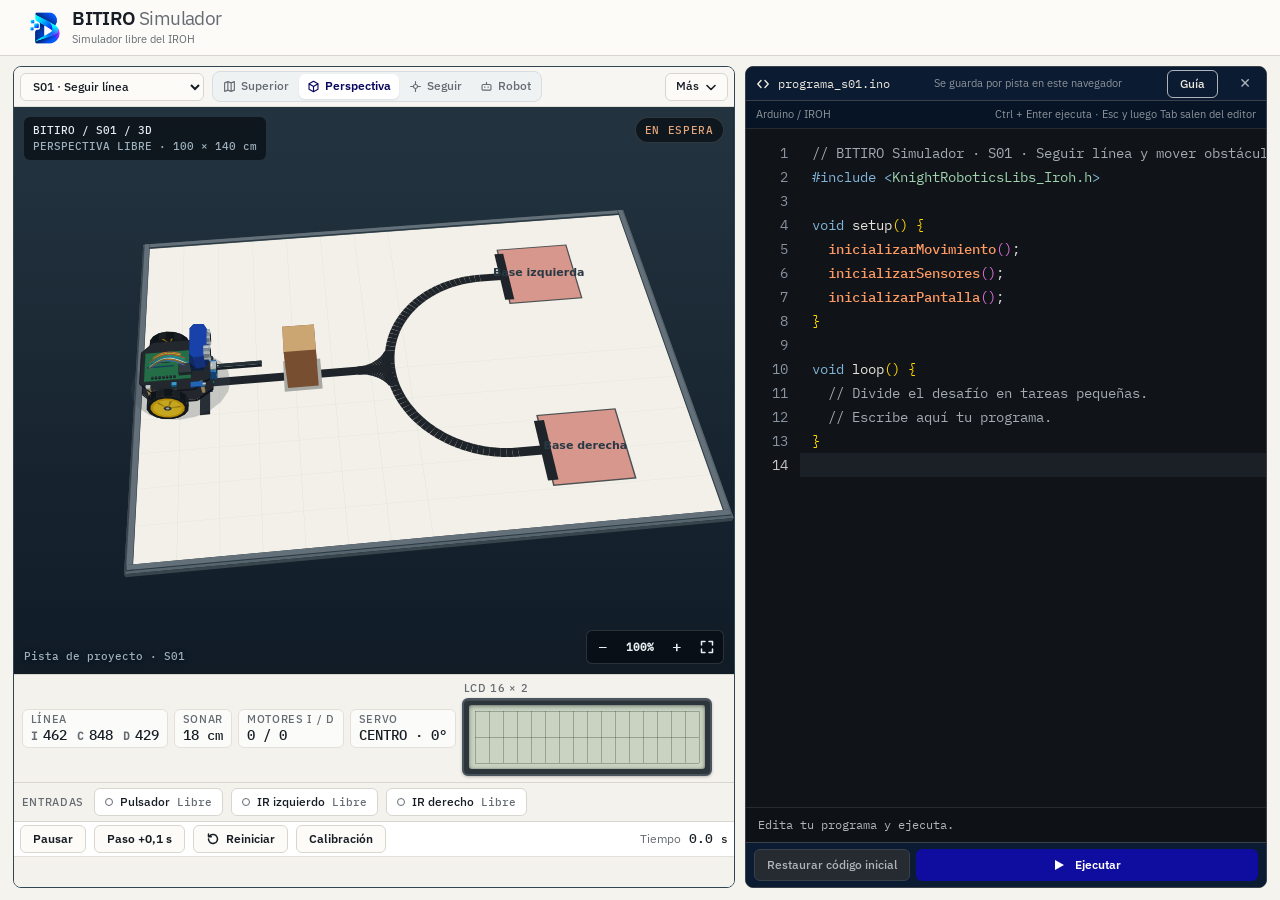
==== commit b06052bc: "feat(simulator): integrate FIRVI 2025 with HEAD-CANVAS Add FIRVI 2025 competition simulation (tracks" ====
--- a/index.html
+++ b/index.html
@@ -16,8 +16,9 @@
     <div class="workspace-grid">
       <section class="simulation-panel" id="viewportHost" aria-label="Simulador">
         <div class="simulator-toolbar">
-          <label class="track-field"><span class="sr-only">Pista</span><select id="track" aria-label="Pista"><option value="s01">S01 · Seguir línea</option><option value="s02">S02 · Tres sensores</option><option value="s03">S03 · Conteo</option><option value="s04">S04 · Tramos de línea</option><option value="s05">S05 · Sensores IR</option><option value="s06">S06 · Sonar y cajas</option><option value="s07">S07 · Repaso · sin pista propia</option><option value="s08">S08 · Desafío final</option><option value="oval">Libre · Óvalo</option><option value="ocho">Libre · Ocho</option></select></label>
+          <label class="track-field"><span class="sr-only">Pista</span><select id="track" aria-label="Pista"><option value="s01">S01 · Seguir línea</option><option value="s02">S02 · Tres sensores</option><option value="s03">S03 · Conteo</option><option value="s04">S04 · Tramos de línea</option><option value="s05">S05 · Sensores IR</option><option value="s06">S06 · Sonar y cajas</option><option value="s07">S07 · Repaso · sin pista propia</option><option value="s08">S08 · Desafío final</option><option value="oval">Libre · Óvalo</option><option value="ocho">Libre · Ocho</option><option value="firvi-2025">FIRVI 2025 · A</option><option value="firvi-2025-b">FIRVI 2025 · B</option></select></label>
           <div class="camera-mode-switch camera-tabs" role="group" aria-label="Vista de cámara"><button class="cam" data-view="top" aria-pressed="false"><svg width="13" height="13" viewBox="0 0 16 16" aria-hidden="true"><path d="M2 3.5l4-1.5 4 1.5 4-1.5v10.5l-4 1.5-4-1.5-4 1.5zM6 2v10.5M10 3.5V14" fill="none" stroke="currentColor" stroke-width="1.4" stroke-linecap="round" stroke-linejoin="round"/></svg><span>Superior</span></button><button class="cam active" data-view="perspective" aria-pressed="true"><svg width="13" height="13" viewBox="0 0 16 16" aria-hidden="true"><path d="M8 1.5l5.5 3v7L8 14.5l-5.5-3v-7zM8 8l5.5-3.5M8 8v6.5M8 8L2.5 4.5" fill="none" stroke="currentColor" stroke-width="1.4" stroke-linecap="round" stroke-linejoin="round"/></svg><span>Perspectiva</span></button><button class="cam" data-view="follow" aria-pressed="false" aria-label="Seguir al IROH"><svg width="13" height="13" viewBox="0 0 16 16" aria-hidden="true"><path d="M8 2v2.5M8 11.5V14M2 8h2.5M11.5 8H14M8 5.5a2.5 2.5 0 1 0 0 5 2.5 2.5 0 0 0 0-5z" fill="none" stroke="currentColor" stroke-width="1.4" stroke-linecap="round" stroke-linejoin="round"/></svg><span>Seguir</span></button><button class="cam" data-view="robot" aria-pressed="false" aria-label="Ver el robot de cerca"><svg width="13" height="13" viewBox="0 0 16 16" aria-hidden="true"><path d="M4 5.5h8a1.5 1.5 0 0 1 1.5 1.5v4A1.5 1.5 0 0 1 12 12.5H4A1.5 1.5 0 0 1 2.5 11V7A1.5 1.5 0 0 1 4 5.5zM8 5.5V3M6 8.5v.5M10 8.5v.5" fill="none" stroke="currentColor" stroke-width="1.4" stroke-linecap="round" stroke-linejoin="round"/></svg><span>Robot</span></button></div>
+          <button id="competitionToggle" class="button" type="button" hidden aria-pressed="false" aria-controls="competitionBar">Competencia</button>
           <details class="menu pop" id="moreMenu">
             <summary class="button" aria-label="Más opciones"><span class="menu-text">Más</span><svg width="12" height="12" viewBox="0 0 12 12" aria-hidden="true"><path d="M2 4.5l4 4 4-4" fill="none" stroke="currentColor" stroke-width="1.6" stroke-linecap="round" stroke-linejoin="round"/></svg></summary>
             <div class="menu-panel" role="group" aria-label="Opciones secundarias">
@@ -29,6 +30,23 @@
               <div class="menu-divider"></div>
               <button id="editScenario" class="button menu-item" type="button" aria-haspopup="dialog">Editar escenario</button>
             </div>
+          </details>
+        </div>
+        <div class="competition-bar" id="competitionBar" hidden role="region" aria-label="Competencia FIRVI 2025">
+          <div class="comp-status"><strong id="compRound">Ronda 1 de 2</strong><span class="comp-badge" id="compState" role="status" data-state="preparation">Preparación</span><output class="comp-clock" id="compClock" role="timer" aria-live="off">08:00</output><span class="comp-info" id="compInfo"></span></div>
+          <div class="comp-actions">
+            <label class="comp-obstacles" id="compObstaclesField"><span>Obstáculos</span><select id="compObstacles" aria-label="Obstáculos de la ronda"><option value="keep">Mantener</option><option value="remove">Retirar (sin puntos)</option></select></label>
+            <button class="button" id="compStart" type="button">Iniciar ronda</button><button class="button" id="compCalibrate" type="button" hidden>Calibrar</button><button class="button" id="compRun" type="button" hidden>Comenzar recorrido</button><button class="button primary" id="compExecute" type="button" hidden aria-label="Ejecutar el programa del editor">Ejecutar</button>
+            <button class="button" id="compFault" type="button" hidden></button><button class="button" id="compReposition" type="button" hidden>Reponer robot</button>
+            <button class="button" id="compFinish" type="button" hidden>Finalizar ronda</button><button class="button" id="compNext" type="button" hidden>Siguiente ronda</button>
+          </div>
+          <p class="comp-note" id="compNote" aria-live="polite"></p>
+          <details class="comp-eval" id="compEval" hidden>
+            <summary><span>Evaluación</span><output id="evalHeadline" aria-live="off"></output></summary>
+            <div class="eval-tabs" role="group" aria-label="Ronda evaluada"><button class="button" type="button" id="evalTab1" aria-pressed="true">Ronda 1</button><button class="button" type="button" id="evalTab2" aria-pressed="false">Ronda 2</button></div>
+            <div class="eval-table-wrap" id="evalScroll" tabindex="0" role="region" aria-label="Hitos de la ronda evaluada"><table class="eval-table" id="evalTable" role="table"><caption class="sr-only">Hitos de la ronda, puntos, estado y procedencia de la evidencia</caption><thead role="rowgroup"><tr role="row"><th scope="col" role="columnheader">Hito</th><th scope="col" role="columnheader">Pts</th><th scope="col" role="columnheader">Estado</th><th scope="col" role="columnheader">Evidencia</th><th scope="col" role="columnheader">Juez</th></tr></thead><tbody id="evalBody" role="rowgroup"></tbody></table></div>
+            <p class="eval-totals" id="evalTotals"></p>
+            <p class="eval-note" id="evalNote"></p>
           </details>
         </div>
         <div class="scene-wrap" id="sceneWrap">
@@ -307,7 +325,7 @@
             <article class="guide-item guide-cmd" data-cmd="leerDistanciaSonar" data-sig="leerDistanciaSonar()" data-keywords="sonar distancia centimetros ultrasonido obstaculo caja cm">
               <h4>Medir la distancia con el sonar</h4>
               <pre class="guide-sig"><code>int distancia = leerDistanciaSonar();</code></pre>
-              <p>Devuelve la distancia en centímetros hasta la caja más cercana que está justo delante. Si no hay ninguna al alcance, devuelve 200.</p>
+              <p>Devuelve la distancia en centímetros hasta la caja más cercana en la dirección en que mira la cabeza (justo delante, si no la giras con <code>moverServoYaw()</code>). Si no hay ninguna al alcance, devuelve 200.</p>
               <p class="guide-try"><b>Prueba:</b> con <b>Editar escenario</b> acerca una caja y observa cómo cambia el valor en «Sonar».</p>
             </article>
             <article class="guide-item guide-cmd" data-cmd="leerSensorObstaculoIzquierdo leerSensorObstaculoDerecho" data-sig="leerSensorObstaculoIzquierdo() leerSensorObstaculoDerecho()" data-keywords="infrarrojo ir obstaculo sensor izquierdo derecho">
@@ -422,7 +440,7 @@
 moverServoYaw(30);
 moverServoPitch(30);
 apagarCabeza();</code></pre>
-              <p>La cabeza tiene dos servomotores: <code>moverServoYaw()</code> la gira a los lados y <code>moverServoPitch()</code> la inclina. El simulador reconoce estas instrucciones, pero todavía no modela la cabeza: no verás movimiento y aparecerá un aviso ⚠.</p>
+              <p>La cabeza tiene dos servomotores: <code>moverServoYaw()</code> la gira a los lados y <code>moverServoPitch()</code> la inclina. <code>moverServoYaw(grados)</code> funciona en el simulador: 0 es derecha, 90 es frente y 180 es izquierda, y acepta cualquier ángulo intermedio. El giro es progresivo, no instantáneo: espera con <code>pausa()</code> antes de leer el sonar. Llama a <code>inicializarCabeza()</code> en <code>setup()</code> antes de moverla. <code>leerDistanciaSonar()</code> mide hacia donde apunta la cabeza en ese momento. <code>moverServoPitch()</code> y <code>apagarCabeza()</code> se reconocen, pero el simulador no los modela: no tienen efecto y muestran un aviso ⚠. La velocidad y el alcance de la cabeza son valores virtuales del simulador, todavía sin medir en el robot real.</p>
             </article>
             <article class="guide-item guide-program-card" data-cmd="" data-sig="" data-keywords="programa completo ejemplo garra servo golpe">
               <div class="guide-program-head"><h4>La garra se mueve sola</h4><button type="button" class="guide-copy" data-copy="garra" aria-label="Copiar el programa «La garra se mueve sola»">Copiar</button></div>
@@ -508,16 +526,16 @@
         <details class="guide-topic" id="guide-avanzado">
           <summary><span class="guide-num" aria-hidden="true">8</span><span class="guide-topic-title"><strong>Para seguir aprendiendo</strong><small>Conceptos y límites técnicos del simulador</small></span></summary>
           <div class="guide-topic-body">
-            <article class="guide-item guide-note" data-cmd="apagarPantalla prenderPantalla inicializarCabeza apagarCabeza moverServoYaw moverServoPitch" data-sig="" data-keywords="sin efecto reconocidas aviso cabeza lcd limitaciones">
+            <article class="guide-item guide-note" data-cmd="apagarPantalla prenderPantalla apagarCabeza moverServoPitch" data-sig="" data-keywords="sin efecto reconocidas aviso cabeza lcd limitaciones">
               <h4>Instrucciones que se reconocen pero no hacen nada visible</h4>
-              <p><code>apagarPantalla()</code>, <code>prenderPantalla()</code>, <code>inicializarCabeza()</code>, <code>apagarCabeza()</code>, <code>moverServoYaw()</code> y <code>moverServoPitch()</code> se aceptan, pero no tienen efecto en este modelo y muestran un aviso ⚠. <code>inicializarPantalla()</code> se acepta sin aviso y la LCD funciona aunque no la llames.</p>
+              <p><code>apagarPantalla()</code>, <code>prenderPantalla()</code>, <code>apagarCabeza()</code> y <code>moverServoPitch()</code> se aceptan, pero no tienen efecto en este modelo y muestran un aviso ⚠. <code>inicializarPantalla()</code> se acepta sin aviso y la LCD funciona aunque no la llames.</p>
             </article>
             <article class="guide-item guide-note" data-cmd="" data-sig="" data-keywords="rango unidades limite velocidad 100 1023 1000 sonar 200 centimetros milisegundos pantalla columnas">
               <h4>Rangos y unidades</h4>
               <ul>
                 <li>Velocidad de las ruedas: de 0 a 100. Un valor mayor se limita a 100 y aparece un aviso ⚠.</li>
                 <li>Línea sin ajustar: de 0 a 1023. Línea normalizada: de 0 a 1000. El negro da valores altos.</li>
-                <li>Sonar: centímetros, número entero de 0 a 200. El valor 200 significa «nada al alcance». Solo ve cajas altas que estén justo delante, en un haz estrecho.</li>
+                <li>Sonar: centímetros, número entero de 0 a 200. El valor 200 significa «nada al alcance». Solo ve cajas altas que estén justo donde apunta la cabeza, en un haz estrecho.</li>
                 <li><code>pausa()</code>: milisegundos de tiempo del simulador.</li>
                 <li>Pantalla: columnas 0–15 y filas 0–1. Lo que no cabe en 16 columnas se corta.</li>
                 <li>Garra: solo <code>-1</code>, <code>0</code> y <code>1</code>.</li>
@@ -529,7 +547,7 @@
             </article>
             <article class="guide-item guide-note" data-cmd="" data-sig="" data-keywords="entradas manuales infrarrojo pulsador franja sensores simulados linea sonar">
               <h4>Entradas manuales y sensores simulados</h4>
-              <p>La línea y el sonar se calculan a partir de la posición de IROH en la pista. Los dos infrarrojos y el Pulsador son entradas que tú activas y desactivas con los botones de la franja «Entradas».</p>
+              <p>La línea y el sonar se calculan a partir de la posición de IROH en la pista (y, en el sonar, de hacia dónde mira la cabeza). Los dos infrarrojos y el Pulsador son entradas que tú activas y desactivas con los botones de la franja «Entradas».</p>
             </article>
             <article class="guide-item guide-note" data-cmd="" data-sig="" data-keywords="tipos int long float bool byte operadores division entera true false high low nombres tildes recursion">
               <h4>Tipos y operaciones</h4>
@@ -561,6 +579,6 @@
     </dialog>
     <dialog id="referenceDialog" class="reference-dialog" aria-labelledby="referenceHeading"><div class="reference-title"><h2 id="referenceHeading">Plotter de referencia</h2><button type="button" id="referenceClose" aria-label="Cerrar plotter">✕</button></div><p>Compara la pista 3D virtual con la imagen de referencia. S01–S06 y S08 usan geometrías reconstruidas desde los PDF vectoriales oficiales; S07 es un repaso sin plotter propio.</p><img id="referenceImg" alt="Imagen original del plotter seleccionado"></dialog>
   </main>
-  <script src="tracks.js"></script><script src="extra-tracks.js"></script><script src="calibration.js"></script><script src="iroh-runtime.js"></script><script src="strike-physics.js"></script><script src="scenario-props.js"></script><script src="renderer3d.js"></script><script src="starters.js"></script><script src="head-sonar.js"></script><script src="head-config.js"></script><script src="simulator.js"></script><script src="syntax-highlight.js"></script><script src="ui-shell.js"></script><script src="calibration-mode.js"></script><script src="scenario-editor.js"></script>
+  <script src="tracks.js"></script><script src="extra-tracks.js"></script><script src="line-geometry.js"></script><script src="firvi-2025.js"></script><script src="firvi-competition.js"></script><script src="firvi-scoring.js"></script><script src="calibration.js"></script><script src="iroh-runtime.js"></script><script src="strike-physics.js"></script><script src="scenario-props.js"></script><script src="renderer3d.js"></script><script src="starters.js"></script><script src="head-sonar.js"></script><script src="head-config.js"></script><script src="simulator.js"></script><script src="syntax-highlight.js"></script><script src="ui-shell.js"></script><script src="calibration-mode.js"></script><script src="scenario-editor.js"></script><script src="firvi-competition-ui.js"></script><script src="firvi-scoring-ui.js"></script>
 </body>
 </html>
--- a/styles.css
+++ b/styles.css
@@ -411,3 +411,67 @@
 .guide-search-status,.guide-empty{overflow-wrap:anywhere}
 @media(max-width:700px){.guide-dialog{width:calc(100vw - 16px);max-height:calc(100dvh - 24px)}.guide-dialog .reference-title{padding-left:var(--space-4)}.guide-tools{padding:var(--space-2) var(--space-3)}.guide-search{min-height:44px}.guide-body{padding:var(--space-3) var(--space-3) var(--space-4)}.guide-topic>summary{min-height:60px;padding:var(--space-2) var(--space-3)}.guide-topic-body{padding:var(--space-3);grid-template-columns:minmax(0,1fr)}.guide-copy{min-height:44px}.guide-item{padding:var(--space-2) var(--space-3)}.guide-sig,.guide-program{font-size:12px;padding:var(--space-2)}}
 @media(min-width:1024px) and (max-height:700px){.guide-dialog{max-height:calc(100dvh - 32px)}}
+
+/* FIRVI 2025 · barra de competencia (Etapa B). Solo aparece en las pistas FIRVI con el modo competencia activo. */
+.competition-bar{display:flex;flex-wrap:wrap;align-items:center;gap:6px 12px;padding:6px 10px;margin:0 0 6px;border:1px solid var(--border-default);border-radius:var(--radius-panel);background:var(--surface-panel);font-size:var(--text-label)}
+.competition-bar[hidden]{display:none}
+.comp-status{display:flex;flex-wrap:wrap;align-items:center;gap:4px 10px;min-width:0}
+.comp-badge{padding:2px 8px;border-radius:999px;border:1px solid var(--border-default);font-weight:600;font-size:12px;white-space:nowrap}
+.comp-badge[data-state=calibration]{background:#fff6dc;border-color:#e3c36a}.comp-badge[data-state=running]{background:#e2f4ea;border-color:#79c49a}
+.comp-badge[data-state=no-progress],.comp-badge[data-state=reposition-authorized]{background:#fde8e4;border-color:#e69a8c}.comp-badge[data-state=finished]{background:#eceef2}
+.comp-clock{font-family:var(--font-mono,ui-monospace,monospace);font-size:18px;font-weight:600;font-variant-numeric:tabular-nums}.comp-clock.warn{color:#b3261e}
+.comp-info,.comp-note{color:var(--text-secondary);font-size:12px}
+.comp-note{flex:1 1 100%;margin:0}
+.comp-actions{display:flex;flex-wrap:wrap;align-items:center;gap:6px;margin-left:auto}
+.comp-actions [hidden]{display:none}
+.comp-obstacles{display:inline-flex;align-items:center;gap:6px}.comp-obstacles select{min-height:28px}
+@media (max-width:640px){.comp-actions{margin-left:0;width:100%}.comp-actions .button{flex:1 1 auto}}
+/* FIRVI 2025 · Etapa C · panel de evaluación (compacto, dentro de la barra de competencia) */
+.comp-eval{flex:1 1 100%;min-width:0;max-width:100%;border-top:1px solid var(--border-default);padding-top:4px;font-size:12px}
+.comp-eval[hidden]{display:none}
+.comp-eval>summary{display:flex;gap:10px;align-items:baseline;cursor:pointer;font-weight:600}.comp-eval>summary output{font-weight:400;color:var(--text-secondary)}
+.eval-tabs{display:flex;gap:6px;margin:6px 0}.eval-tabs .button{min-height:26px;padding:0 10px}.eval-tabs .button[aria-pressed=true]{font-weight:700;text-decoration:underline}
+.eval-table-wrap{overflow-x:auto;max-width:100%}
+.eval-table{border-collapse:collapse;width:100%;min-width:560px}.eval-table th,.eval-table td{border-bottom:1px solid var(--border-default);padding:3px 6px;text-align:left;vertical-align:top}
+.eval-table td.pts{text-align:right;font-variant-numeric:tabular-nums;white-space:nowrap}
+.eval-st{display:inline-block;padding:1px 7px;border-radius:999px;border:1px solid var(--border-default);font-weight:600;white-space:nowrap}
+.eval-st[data-st=validated-auto]{background:#e2f4ea;border-color:#79c49a}.eval-st[data-st=validated-judge]{background:#e4ecfb;border-color:#8aa8e6}
+.eval-st[data-st=pending]{background:#fff6dc;border-color:#e3c36a}.eval-st[data-st=not-achieved]{background:#fde8e4;border-color:#e69a8c}.eval-st[data-st=not-applicable]{background:#eceef2}
+.eval-why{display:block;color:var(--text-secondary)}.eval-prov{color:var(--text-secondary);font-size:11px}
+.eval-judge{display:flex;gap:4px;flex-wrap:wrap;align-items:center}.eval-judge .button{min-height:28px;padding:0 8px}.eval-judge select{min-height:28px}
+.eval-totals{margin:6px 0 2px;font-weight:600}.eval-note{margin:0;color:var(--text-secondary)}
+/* FIRVI 2025 · ajustes de interfaz finales. Solo presentación: ni la pista, ni la física, ni el motor, ni la puntuación cambian. */
+.eval-table-wrap:focus-visible{outline-offset:-2px}
+#compExecute{display:none}
+@media(min-width:1024px){
+ /* Escritorio: el panel de evaluación desplaza su propia tabla y deja siempre a la vista una escena útil. */
+ .comp-eval[open] .eval-table-wrap{max-height:clamp(120px,20dvh,220px);overflow:auto}
+ .eval-table thead th{position:sticky;top:0;z-index:1;background:var(--surface-panel)}
+ .competition-on .scene-wrap{min-height:300px}
+}
+@media(max-width:1023px){
+ /* Apilado: Ejecutar junto a las órdenes de la ronda y objetivos táctiles de 44 px en el panel del juez. */
+ #compExecute:not([hidden]){display:inline-flex;order:-1}
+ .comp-eval .eval-tabs .button,.eval-judge .button,.eval-judge select,.comp-eval>summary{min-height:44px}
+ .comp-eval>summary{align-items:center}
+}
+@media(max-width:767px){
+ /* La pista FIRVI lleva el botón Competencia: el selector ocupa su propia fila para que se lea «FIRVI 2025 · A/B» completo. */
+ .simulator-toolbar:has(#competitionToggle:not([hidden])) .track-field{flex:1 1 100%}
+ .simulator-toolbar:has(#competitionToggle:not([hidden])) #competitionToggle{flex:1 1 0}
+ .comp-actions .button{min-height:44px}
+ /* Panel del juez: una tarjeta por hito en lugar de una tabla de 560 px. */
+ .eval-table,.eval-table tbody{display:block;min-width:0;width:100%}
+ .eval-table thead{position:absolute;width:1px;height:1px;overflow:hidden;clip:rect(0,0,0,0)}
+ .eval-table tbody tr{display:grid;grid-template-columns:minmax(0,1fr) auto;gap:6px 10px;padding:10px 2px;border-bottom:1px solid var(--border-default)}
+ .eval-table tbody td{display:block;border:0;padding:0;min-width:0}
+ .eval-table td.eval-hito{grid-column:1;font-weight:600;font-size:13px}
+ .eval-table td.pts{grid-column:2;font-weight:600}
+ .eval-table td.eval-state{grid-column:1/-1;display:flex;flex-wrap:wrap;align-items:center;gap:4px 8px}
+ .eval-table td.eval-evidence,.eval-table td.eval-judge-cell{grid-column:1/-1}
+ .eval-table td.eval-evidence .eval-prov{display:block;overflow-wrap:anywhere}
+ .eval-judge{display:grid;grid-template-columns:repeat(2,minmax(0,1fr));gap:8px}
+ .eval-judge select{grid-column:1/-1;width:100%}
+ .eval-judge .button{width:100%;white-space:normal;line-height:1.2}
+ .eval-judge .button[aria-label^=Quitar]{grid-column:1/-1}
+}
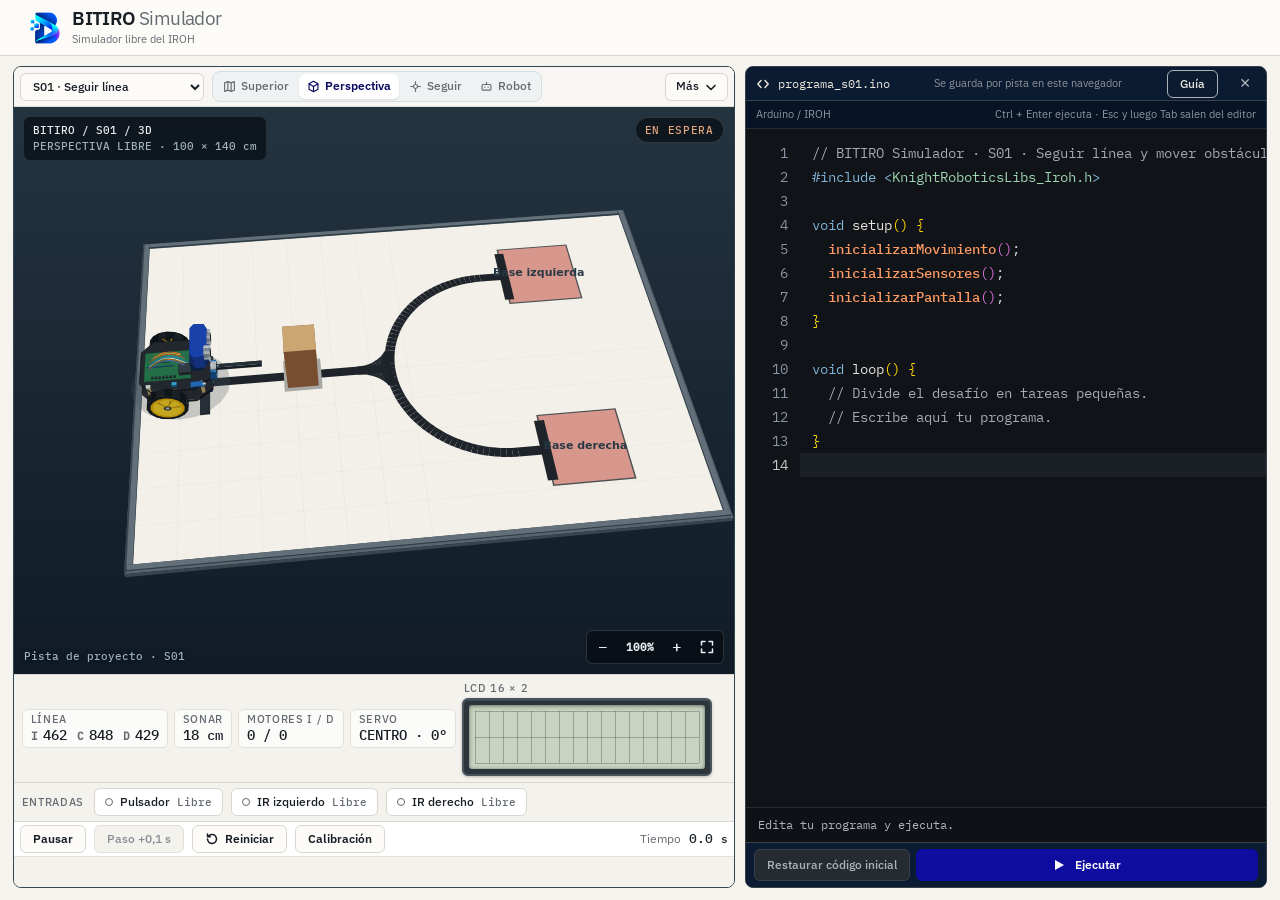
==== commit 5f427d6e: "fix(ui): clarify obstacle contact and movement feedback" ====
--- a/index.html
+++ b/index.html
@@ -459,6 +459,20 @@
 }</code></pre>
               <p>Programa completo: la garra va a la izquierda, a la derecha y al centro, y repite.</p>
             </article>
+            <article class="guide-item guide-note" data-cmd="leerDistanciaSonar moverServoGolpe detenerse pausa retroceder girarDerecha" data-sig="" data-keywords="apartar obstaculo caja prisma garra barrido sonar distancia acercar despejar mover empujar girar giro bloqueado bloquea contacto trayectoria linea 10 12 cm">
+              <h4>Apartar un obstáculo con la garra</h4>
+              <ol class="guide-steps">
+                <li><b>Detéctalo:</b> lee <code>leerDistanciaSonar()</code>. Un 200 significa que no ve nada.</li>
+                <li><b>Acércate despacio</b> hasta una distancia adecuada y detente con <code>detenerse()</code>.</li>
+                <li><b>Haz un barrido:</b> con la garra en un lado, llévala al lado contrario con <code>moverServoGolpe()</code> y espera con <code>pausa()</code>.</li>
+                <li><b>Comprueba:</b> vuelve la garra al centro y lee el sonar otra vez. Si todavía ve la caja delante, no se despejó.</li>
+                <li><b>Recupera la línea</b> y sigue. Si la caja no se despejó, retrocede un poco con <code>retroceder()</code> e inténtalo de nuevo.</li>
+              </ol>
+              <p><b>Mover no es despejar.</b> Una caja puede moverse un poco y seguir en tu camino. Despejar es dejarla fuera de la trayectoria del robot.</p>
+              <p><b>La distancia importa.</b> La garra llega a unos 22 cm del centro del robot y el sonar está más adelante. En S01, con un barrido que empieza al leer 10 cm, la caja se movió unos 19 cm y el robot siguió su camino. Con 12 cm la garra ya estaba tocando la caja y solo la movió 1 cm: siguió en el camino y el robot la empujó hasta el borde de la pista. La distancia adecuada depende de cómo llega el robot y de la forma del obstáculo: prueba y comprueba con el sonar.</p>
+              <p><b>¿Por qué se bloquea un giro?</b> Si la garra toca una caja mientras el robot gira, el robot se detiene: no puede empujar una caja girando. Retrocede un poco o mueve la garra a un lado antes de girar con <code>girarDerecha()</code>.</p>
+              <p class="guide-try"><b>Prueba:</b> haz el barrido al leer 10 cm y luego al leer 12 cm. Mira dónde queda la caja cada vez.</p>
+            </article>
           </div>
         </details>
 
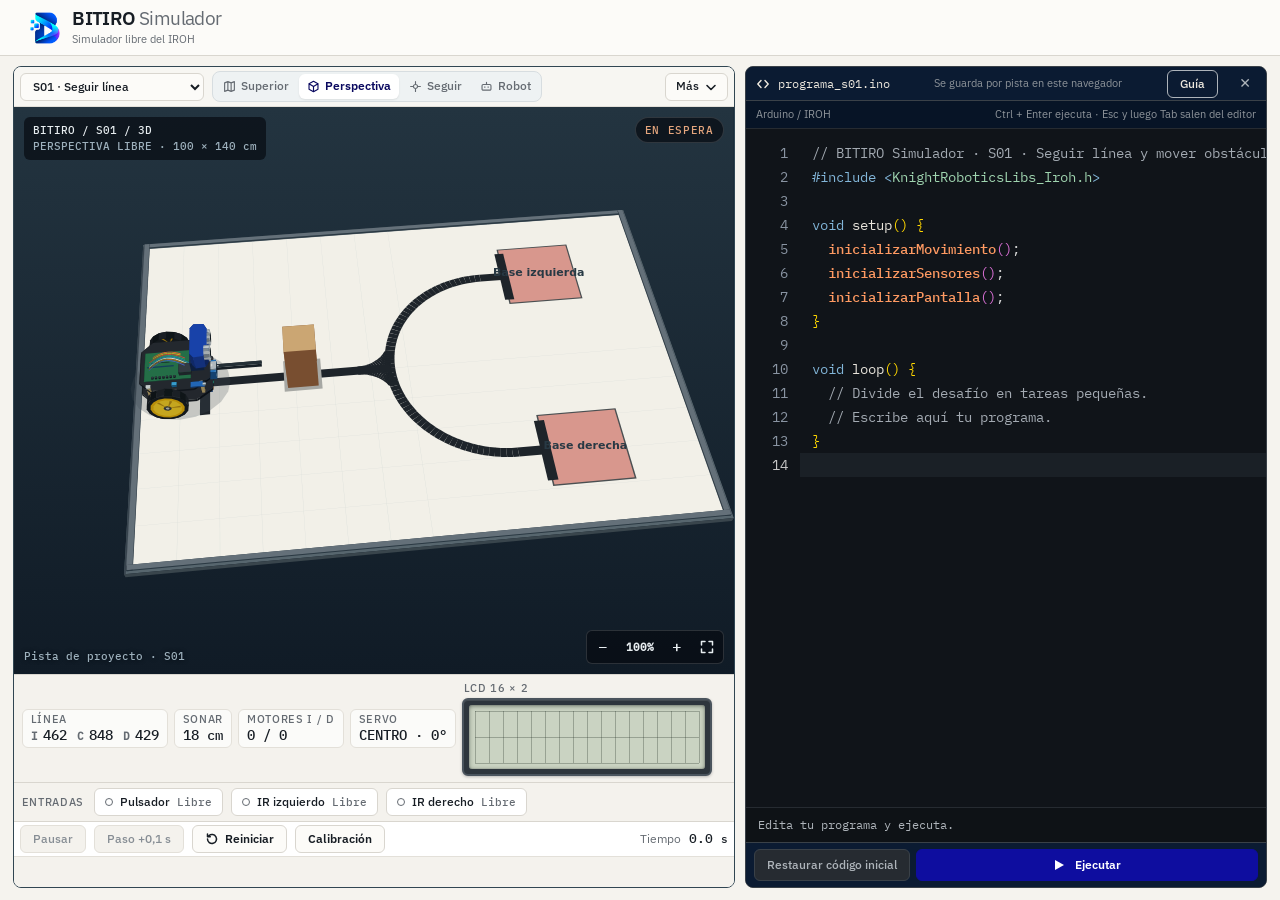
==== commit e34712df: "fix(pages): remove FIRVI from public simulator" ====
--- a/index.html
+++ b/index.html
@@ -16,9 +16,8 @@
     <div class="workspace-grid">
       <section class="simulation-panel" id="viewportHost" aria-label="Simulador">
         <div class="simulator-toolbar">
-          <label class="track-field"><span class="sr-only">Pista</span><select id="track" aria-label="Pista"><option value="s01">S01 · Seguir línea</option><option value="s02">S02 · Tres sensores</option><option value="s03">S03 · Conteo</option><option value="s04">S04 · Tramos de línea</option><option value="s05">S05 · Sensores IR</option><option value="s06">S06 · Sonar y cajas</option><option value="s07">S07 · Repaso · sin pista propia</option><option value="s08">S08 · Desafío final</option><option value="oval">Libre · Óvalo</option><option value="ocho">Libre · Ocho</option><option value="firvi-2025">FIRVI 2025 · A</option><option value="firvi-2025-b">FIRVI 2025 · B</option></select></label>
+          <label class="track-field"><span class="sr-only">Pista</span><select id="track" aria-label="Pista"><option value="s01">S01 · Seguir línea</option><option value="s02">S02 · Tres sensores</option><option value="s03">S03 · Conteo</option><option value="s04">S04 · Tramos de línea</option><option value="s05">S05 · Sensores IR</option><option value="s06">S06 · Sonar y cajas</option><option value="s07">S07 · Repaso · sin pista propia</option><option value="s08">S08 · Desafío final</option><option value="oval">Libre · Óvalo</option><option value="ocho">Libre · Ocho</option></select></label>
           <div class="camera-mode-switch camera-tabs" role="group" aria-label="Vista de cámara"><button class="cam" data-view="top" aria-pressed="false"><svg width="13" height="13" viewBox="0 0 16 16" aria-hidden="true"><path d="M2 3.5l4-1.5 4 1.5 4-1.5v10.5l-4 1.5-4-1.5-4 1.5zM6 2v10.5M10 3.5V14" fill="none" stroke="currentColor" stroke-width="1.4" stroke-linecap="round" stroke-linejoin="round"/></svg><span>Superior</span></button><button class="cam active" data-view="perspective" aria-pressed="true"><svg width="13" height="13" viewBox="0 0 16 16" aria-hidden="true"><path d="M8 1.5l5.5 3v7L8 14.5l-5.5-3v-7zM8 8l5.5-3.5M8 8v6.5M8 8L2.5 4.5" fill="none" stroke="currentColor" stroke-width="1.4" stroke-linecap="round" stroke-linejoin="round"/></svg><span>Perspectiva</span></button><button class="cam" data-view="follow" aria-pressed="false" aria-label="Seguir al IROH"><svg width="13" height="13" viewBox="0 0 16 16" aria-hidden="true"><path d="M8 2v2.5M8 11.5V14M2 8h2.5M11.5 8H14M8 5.5a2.5 2.5 0 1 0 0 5 2.5 2.5 0 0 0 0-5z" fill="none" stroke="currentColor" stroke-width="1.4" stroke-linecap="round" stroke-linejoin="round"/></svg><span>Seguir</span></button><button class="cam" data-view="robot" aria-pressed="false" aria-label="Ver el robot de cerca"><svg width="13" height="13" viewBox="0 0 16 16" aria-hidden="true"><path d="M4 5.5h8a1.5 1.5 0 0 1 1.5 1.5v4A1.5 1.5 0 0 1 12 12.5H4A1.5 1.5 0 0 1 2.5 11V7A1.5 1.5 0 0 1 4 5.5zM8 5.5V3M6 8.5v.5M10 8.5v.5" fill="none" stroke="currentColor" stroke-width="1.4" stroke-linecap="round" stroke-linejoin="round"/></svg><span>Robot</span></button></div>
-          <button id="competitionToggle" class="button" type="button" hidden aria-pressed="false" aria-controls="competitionBar">Competencia</button>
           <details class="menu pop" id="moreMenu">
             <summary class="button" aria-label="Más opciones"><span class="menu-text">Más</span><svg width="12" height="12" viewBox="0 0 12 12" aria-hidden="true"><path d="M2 4.5l4 4 4-4" fill="none" stroke="currentColor" stroke-width="1.6" stroke-linecap="round" stroke-linejoin="round"/></svg></summary>
             <div class="menu-panel" role="group" aria-label="Opciones secundarias">
@@ -30,23 +29,6 @@
               <div class="menu-divider"></div>
               <button id="editScenario" class="button menu-item" type="button" aria-haspopup="dialog">Editar escenario</button>
             </div>
-          </details>
-        </div>
-        <div class="competition-bar" id="competitionBar" hidden role="region" aria-label="Competencia FIRVI 2025">
-          <div class="comp-status"><strong id="compRound">Ronda 1 de 2</strong><span class="comp-badge" id="compState" role="status" data-state="preparation">Preparación</span><output class="comp-clock" id="compClock" role="timer" aria-live="off">08:00</output><span class="comp-info" id="compInfo"></span></div>
-          <div class="comp-actions">
-            <label class="comp-obstacles" id="compObstaclesField"><span>Obstáculos</span><select id="compObstacles" aria-label="Obstáculos de la ronda"><option value="keep">Mantener</option><option value="remove">Retirar (sin puntos)</option></select></label>
-            <button class="button" id="compStart" type="button">Iniciar ronda</button><button class="button" id="compCalibrate" type="button" hidden>Calibrar</button><button class="button" id="compRun" type="button" hidden>Comenzar recorrido</button><button class="button primary" id="compExecute" type="button" hidden aria-label="Ejecutar el programa del editor">Ejecutar</button>
-            <button class="button" id="compFault" type="button" hidden></button><button class="button" id="compReposition" type="button" hidden>Reponer robot</button>
-            <button class="button" id="compFinish" type="button" hidden>Finalizar ronda</button><button class="button" id="compNext" type="button" hidden>Siguiente ronda</button>
-          </div>
-          <p class="comp-note" id="compNote" aria-live="polite"></p>
-          <details class="comp-eval" id="compEval" hidden>
-            <summary><span>Evaluación</span><output id="evalHeadline" aria-live="off"></output></summary>
-            <div class="eval-tabs" role="group" aria-label="Ronda evaluada"><button class="button" type="button" id="evalTab1" aria-pressed="true">Ronda 1</button><button class="button" type="button" id="evalTab2" aria-pressed="false">Ronda 2</button></div>
-            <div class="eval-table-wrap" id="evalScroll" tabindex="0" role="region" aria-label="Hitos de la ronda evaluada"><table class="eval-table" id="evalTable" role="table"><caption class="sr-only">Hitos de la ronda, puntos, estado y procedencia de la evidencia</caption><thead role="rowgroup"><tr role="row"><th scope="col" role="columnheader">Hito</th><th scope="col" role="columnheader">Pts</th><th scope="col" role="columnheader">Estado</th><th scope="col" role="columnheader">Evidencia</th><th scope="col" role="columnheader">Juez</th></tr></thead><tbody id="evalBody" role="rowgroup"></tbody></table></div>
-            <p class="eval-totals" id="evalTotals"></p>
-            <p class="eval-note" id="evalNote"></p>
           </details>
         </div>
         <div class="scene-wrap" id="sceneWrap">
@@ -593,6 +575,6 @@
     </dialog>
     <dialog id="referenceDialog" class="reference-dialog" aria-labelledby="referenceHeading"><div class="reference-title"><h2 id="referenceHeading">Plotter de referencia</h2><button type="button" id="referenceClose" aria-label="Cerrar plotter">✕</button></div><p>Compara la pista 3D virtual con la imagen de referencia. S01–S06 y S08 usan geometrías reconstruidas desde los PDF vectoriales oficiales; S07 es un repaso sin plotter propio.</p><img id="referenceImg" alt="Imagen original del plotter seleccionado"></dialog>
   </main>
-  <script src="tracks.js"></script><script src="extra-tracks.js"></script><script src="line-geometry.js"></script><script src="firvi-2025.js"></script><script src="firvi-competition.js"></script><script src="firvi-scoring.js"></script><script src="calibration.js"></script><script src="iroh-runtime.js"></script><script src="strike-physics.js"></script><script src="scenario-props.js"></script><script src="renderer3d.js"></script><script src="starters.js"></script><script src="head-sonar.js"></script><script src="head-config.js"></script><script src="simulator.js"></script><script src="syntax-highlight.js"></script><script src="ui-shell.js"></script><script src="calibration-mode.js"></script><script src="scenario-editor.js"></script><script src="firvi-competition-ui.js"></script><script src="firvi-scoring-ui.js"></script>
+  <script src="tracks.js"></script><script src="extra-tracks.js"></script><script src="line-geometry.js"></script><script src="calibration.js"></script><script src="iroh-runtime.js"></script><script src="strike-physics.js"></script><script src="scenario-props.js"></script><script src="renderer3d.js"></script><script src="starters.js"></script><script src="head-sonar.js"></script><script src="head-config.js"></script><script src="simulator.js"></script><script src="syntax-highlight.js"></script><script src="ui-shell.js"></script><script src="calibration-mode.js"></script><script src="scenario-editor.js"></script>
 </body>
 </html>
--- a/styles.css
+++ b/styles.css
@@ -411,67 +411,3 @@
 .guide-search-status,.guide-empty{overflow-wrap:anywhere}
 @media(max-width:700px){.guide-dialog{width:calc(100vw - 16px);max-height:calc(100dvh - 24px)}.guide-dialog .reference-title{padding-left:var(--space-4)}.guide-tools{padding:var(--space-2) var(--space-3)}.guide-search{min-height:44px}.guide-body{padding:var(--space-3) var(--space-3) var(--space-4)}.guide-topic>summary{min-height:60px;padding:var(--space-2) var(--space-3)}.guide-topic-body{padding:var(--space-3);grid-template-columns:minmax(0,1fr)}.guide-copy{min-height:44px}.guide-item{padding:var(--space-2) var(--space-3)}.guide-sig,.guide-program{font-size:12px;padding:var(--space-2)}}
 @media(min-width:1024px) and (max-height:700px){.guide-dialog{max-height:calc(100dvh - 32px)}}
-
-/* FIRVI 2025 · barra de competencia (Etapa B). Solo aparece en las pistas FIRVI con el modo competencia activo. */
-.competition-bar{display:flex;flex-wrap:wrap;align-items:center;gap:6px 12px;padding:6px 10px;margin:0 0 6px;border:1px solid var(--border-default);border-radius:var(--radius-panel);background:var(--surface-panel);font-size:var(--text-label)}
-.competition-bar[hidden]{display:none}
-.comp-status{display:flex;flex-wrap:wrap;align-items:center;gap:4px 10px;min-width:0}
-.comp-badge{padding:2px 8px;border-radius:999px;border:1px solid var(--border-default);font-weight:600;font-size:12px;white-space:nowrap}
-.comp-badge[data-state=calibration]{background:#fff6dc;border-color:#e3c36a}.comp-badge[data-state=running]{background:#e2f4ea;border-color:#79c49a}
-.comp-badge[data-state=no-progress],.comp-badge[data-state=reposition-authorized]{background:#fde8e4;border-color:#e69a8c}.comp-badge[data-state=finished]{background:#eceef2}
-.comp-clock{font-family:var(--font-mono,ui-monospace,monospace);font-size:18px;font-weight:600;font-variant-numeric:tabular-nums}.comp-clock.warn{color:#b3261e}
-.comp-info,.comp-note{color:var(--text-secondary);font-size:12px}
-.comp-note{flex:1 1 100%;margin:0}
-.comp-actions{display:flex;flex-wrap:wrap;align-items:center;gap:6px;margin-left:auto}
-.comp-actions [hidden]{display:none}
-.comp-obstacles{display:inline-flex;align-items:center;gap:6px}.comp-obstacles select{min-height:28px}
-@media (max-width:640px){.comp-actions{margin-left:0;width:100%}.comp-actions .button{flex:1 1 auto}}
-/* FIRVI 2025 · Etapa C · panel de evaluación (compacto, dentro de la barra de competencia) */
-.comp-eval{flex:1 1 100%;min-width:0;max-width:100%;border-top:1px solid var(--border-default);padding-top:4px;font-size:12px}
-.comp-eval[hidden]{display:none}
-.comp-eval>summary{display:flex;gap:10px;align-items:baseline;cursor:pointer;font-weight:600}.comp-eval>summary output{font-weight:400;color:var(--text-secondary)}
-.eval-tabs{display:flex;gap:6px;margin:6px 0}.eval-tabs .button{min-height:26px;padding:0 10px}.eval-tabs .button[aria-pressed=true]{font-weight:700;text-decoration:underline}
-.eval-table-wrap{overflow-x:auto;max-width:100%}
-.eval-table{border-collapse:collapse;width:100%;min-width:560px}.eval-table th,.eval-table td{border-bottom:1px solid var(--border-default);padding:3px 6px;text-align:left;vertical-align:top}
-.eval-table td.pts{text-align:right;font-variant-numeric:tabular-nums;white-space:nowrap}
-.eval-st{display:inline-block;padding:1px 7px;border-radius:999px;border:1px solid var(--border-default);font-weight:600;white-space:nowrap}
-.eval-st[data-st=validated-auto]{background:#e2f4ea;border-color:#79c49a}.eval-st[data-st=validated-judge]{background:#e4ecfb;border-color:#8aa8e6}
-.eval-st[data-st=pending]{background:#fff6dc;border-color:#e3c36a}.eval-st[data-st=not-achieved]{background:#fde8e4;border-color:#e69a8c}.eval-st[data-st=not-applicable]{background:#eceef2}
-.eval-why{display:block;color:var(--text-secondary)}.eval-prov{color:var(--text-secondary);font-size:11px}
-.eval-judge{display:flex;gap:4px;flex-wrap:wrap;align-items:center}.eval-judge .button{min-height:28px;padding:0 8px}.eval-judge select{min-height:28px}
-.eval-totals{margin:6px 0 2px;font-weight:600}.eval-note{margin:0;color:var(--text-secondary)}
-/* FIRVI 2025 · ajustes de interfaz finales. Solo presentación: ni la pista, ni la física, ni el motor, ni la puntuación cambian. */
-.eval-table-wrap:focus-visible{outline-offset:-2px}
-#compExecute{display:none}
-@media(min-width:1024px){
- /* Escritorio: el panel de evaluación desplaza su propia tabla y deja siempre a la vista una escena útil. */
- .comp-eval[open] .eval-table-wrap{max-height:clamp(120px,20dvh,220px);overflow:auto}
- .eval-table thead th{position:sticky;top:0;z-index:1;background:var(--surface-panel)}
- .competition-on .scene-wrap{min-height:300px}
-}
-@media(max-width:1023px){
- /* Apilado: Ejecutar junto a las órdenes de la ronda y objetivos táctiles de 44 px en el panel del juez. */
- #compExecute:not([hidden]){display:inline-flex;order:-1}
- .comp-eval .eval-tabs .button,.eval-judge .button,.eval-judge select,.comp-eval>summary{min-height:44px}
- .comp-eval>summary{align-items:center}
-}
-@media(max-width:767px){
- /* La pista FIRVI lleva el botón Competencia: el selector ocupa su propia fila para que se lea «FIRVI 2025 · A/B» completo. */
- .simulator-toolbar:has(#competitionToggle:not([hidden])) .track-field{flex:1 1 100%}
- .simulator-toolbar:has(#competitionToggle:not([hidden])) #competitionToggle{flex:1 1 0}
- .comp-actions .button{min-height:44px}
- /* Panel del juez: una tarjeta por hito en lugar de una tabla de 560 px. */
- .eval-table,.eval-table tbody{display:block;min-width:0;width:100%}
- .eval-table thead{position:absolute;width:1px;height:1px;overflow:hidden;clip:rect(0,0,0,0)}
- .eval-table tbody tr{display:grid;grid-template-columns:minmax(0,1fr) auto;gap:6px 10px;padding:10px 2px;border-bottom:1px solid var(--border-default)}
- .eval-table tbody td{display:block;border:0;padding:0;min-width:0}
- .eval-table td.eval-hito{grid-column:1;font-weight:600;font-size:13px}
- .eval-table td.pts{grid-column:2;font-weight:600}
- .eval-table td.eval-state{grid-column:1/-1;display:flex;flex-wrap:wrap;align-items:center;gap:4px 8px}
- .eval-table td.eval-evidence,.eval-table td.eval-judge-cell{grid-column:1/-1}
- .eval-table td.eval-evidence .eval-prov{display:block;overflow-wrap:anywhere}
- .eval-judge{display:grid;grid-template-columns:repeat(2,minmax(0,1fr));gap:8px}
- .eval-judge select{grid-column:1/-1;width:100%}
- .eval-judge .button{width:100%;white-space:normal;line-height:1.2}
- .eval-judge .button[aria-label^=Quitar]{grid-column:1/-1}
-}
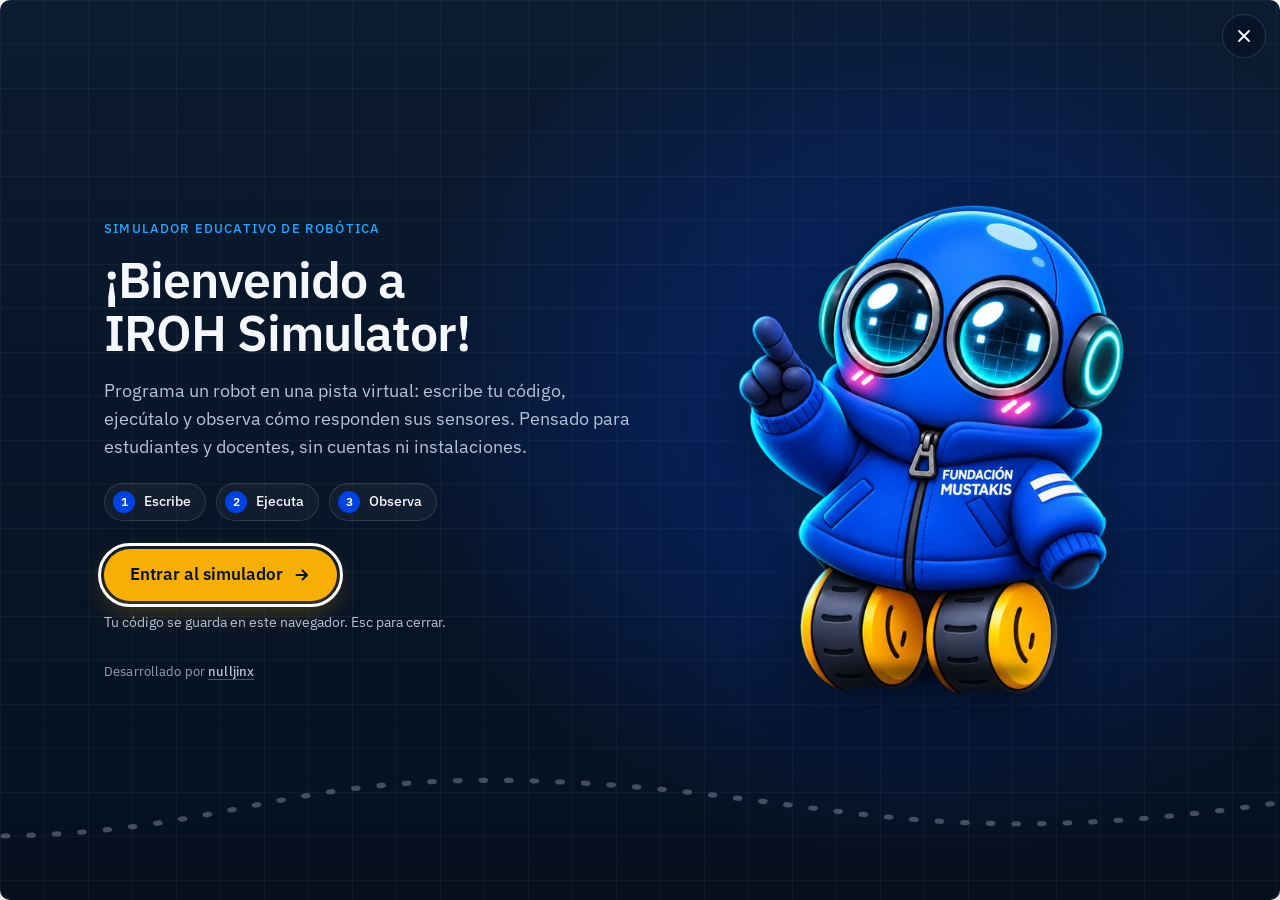
==== commit 4faad9e6: "feat(ui): integrate IROH Simulator welcome and branding" ====
--- a/index.html
+++ b/index.html
@@ -3,13 +3,27 @@
 <head>
   <meta charset="utf-8"><meta name="viewport" content="width=device-width,initial-scale=1">
   <meta name="theme-color" content="#FCFBF8">
-  <title>BITIRO Simulador · IROH</title>
-  <link rel="icon" href="assets/bitiro-symbol.png"><link rel="stylesheet" href="tokens.css"><link rel="stylesheet" href="styles.css">
+  <title>IROH Simulator · Simulador libre</title>
+  <link rel="icon" type="image/png" sizes="32x32" href="assets/iroh-favicon-32.png"><link rel="icon" type="image/png" sizes="192x192" href="assets/iroh-favicon-192.png"><link rel="apple-touch-icon" href="assets/iroh-favicon-180.png">
+  <link rel="stylesheet" href="tokens.css"><link rel="stylesheet" href="styles.css"><link rel="stylesheet" href="iroh-brand.css">
 </head>
 <body>
   <a class="skip-link" href="#workspace">Saltar al simulador</a>
   <header class="topbar">
-    <div class="brand"><img src="assets/bitiro-symbol.png" alt="" width="34" height="34"><span><strong>BITIRO <span>Simulador</span></strong><small>Simulador libre del IROH</small></span></div>
+    <div class="brand">
+      <img src="assets/iroh-isotipo-68.webp" alt="" width="34" height="34">
+      <span><strong translate="no">IROH <span>Simulator</span></strong><small>Simulador libre</small></span>
+    </div>
+    <div class="topbar-actions">
+      <button type="button" id="welcomeReopen" class="button topbar-btn topbar-btn--welcome" aria-haspopup="dialog" aria-controls="welcome">
+        <svg width="16" height="16" viewBox="0 0 16 16" aria-hidden="true"><circle cx="8" cy="8" r="6.25" fill="none" stroke="currentColor" stroke-width="1.5"/><path d="M5.4 9.6c.6 1 1.5 1.5 2.6 1.5s2-.5 2.6-1.5M5.9 6.3v.1M10.1 6.3v.1" fill="none" stroke="currentColor" stroke-width="1.6" stroke-linecap="round"/></svg>
+        <span class="topbar-label">Bienvenida</span>
+      </button>
+      <button type="button" id="aboutOpen" class="button topbar-btn" aria-haspopup="dialog" aria-controls="aboutDialog">
+        <svg width="16" height="16" viewBox="0 0 16 16" aria-hidden="true"><circle cx="8" cy="8" r="6.25" fill="none" stroke="currentColor" stroke-width="1.5"/><path d="M8 7.2v3.6M8 5.1v.1" fill="none" stroke="currentColor" stroke-width="1.7" stroke-linecap="round"/></svg>
+        <span class="topbar-label">Acerca de</span>
+      </button>
+    </div>
   </header>
   <main id="workspace" tabindex="-1" class="workspace editor-open" aria-label="Simulador libre del IROH">
     <h1 class="sr-only">Simulador libre del IROH</h1>
@@ -33,9 +47,9 @@
         </div>
         <div class="scene-wrap" id="sceneWrap">
           <canvas id="scene" role="img" aria-label="Escena 3D del robot IROH en la pista. Arrastra para girar y usa la rueda para acercar."></canvas>
-          <div class="scene-top-label"><span>BITIRO / <span id="stageLabel">S01</span> / 3D</span><small><span id="viewLabel">PERSPECTIVA LIBRE</span><span class="sep"> · </span><span id="trackSize">100 × 140 cm</span><span id="trackName">PLOTTER S01</span></small></div>
+          <div class="scene-top-label"><span>IROH / <span id="stageLabel">S01</span> / 3D</span><small><span id="viewLabel">PERSPECTIVA LIBRE</span><span class="sep"> · </span><span id="trackSize">100 × 140 cm</span><span id="trackName">PLOTTER S01</span></small></div>
           <span class="live-badge" id="statusBadge" role="status">EN ESPERA</span>
-          <div class="scene-source" id="sceneSource">S01 · Geometría del proyecto BITIRO</div>
+          <div class="scene-source" id="sceneSource">S01 · Geometría del proyecto IROH</div>
           <div class="zoom-controls"><button id="zoomOut" type="button" aria-label="Alejar cámara">−</button><output id="zoomText" aria-live="off">100%</output><button id="zoomIn" type="button" aria-label="Acercar cámara">+</button><button id="full" type="button" aria-label="Pantalla completa"><svg width="14" height="14" viewBox="0 0 14 14" aria-hidden="true"><path d="M5 1.5H1.5V5M9 1.5h3.5V5M5 12.5H1.5V9M9 12.5h3.5V9" fill="none" stroke="currentColor" stroke-width="1.5" stroke-linecap="round" stroke-linejoin="round"/></svg></button></div>
           <div class="calibration-layer" id="calibrationLayer" hidden>
             <div class="calibration-grab" id="calibrationGrab" tabindex="0" role="application" aria-roledescription="robot arrastrable" aria-label="IROH. Arrástralo por el plotter o usa las flechas del teclado."></div>
@@ -575,6 +589,64 @@
     </dialog>
     <dialog id="referenceDialog" class="reference-dialog" aria-labelledby="referenceHeading"><div class="reference-title"><h2 id="referenceHeading">Plotter de referencia</h2><button type="button" id="referenceClose" aria-label="Cerrar plotter">✕</button></div><p>Compara la pista 3D virtual con la imagen de referencia. S01–S06 y S08 usan geometrías reconstruidas desde los PDF vectoriales oficiales; S07 es un repaso sin plotter propio.</p><img id="referenceImg" alt="Imagen original del plotter seleccionado"></dialog>
   </main>
-  <script src="tracks.js"></script><script src="extra-tracks.js"></script><script src="line-geometry.js"></script><script src="calibration.js"></script><script src="iroh-runtime.js"></script><script src="strike-physics.js"></script><script src="scenario-props.js"></script><script src="renderer3d.js"></script><script src="starters.js"></script><script src="head-sonar.js"></script><script src="head-config.js"></script><script src="simulator.js"></script><script src="syntax-highlight.js"></script><script src="ui-shell.js"></script><script src="calibration-mode.js"></script><script src="scenario-editor.js"></script>
+
+  <dialog id="aboutDialog" class="about-dialog" aria-labelledby="aboutTitle" aria-describedby="aboutIntro">
+    <div class="reference-title">
+      <div class="about-id"><img src="assets/iroh-isotipo-68.webp" alt="" width="40" height="40"><h2 id="aboutTitle" translate="no">Acerca de IROH Simulator</h2></div>
+      <button type="button" id="aboutClose" aria-label="Cerrar «Acerca de»">✕</button>
+    </div>
+    <p id="aboutIntro" class="about-intro">Simulador educativo para aprender a programar un robot en una pista virtual: escribes tu código, lo ejecutas y observas cómo responden los sensores.</p>
+    <dl class="about-list">
+      <div><dt>Desarrollado por</dt><dd><a href="https://nulljinx.com" target="_blank" rel="noopener noreferrer" translate="no">nulljinx<span class="sr-only"> (abre nulljinx.com en una pestaña nueva)</span></a></dd></div>
+      <div><dt>Tu trabajo</dt><dd>Se guarda en este navegador. No hay cuentas.</dd></div>
+      <div><dt>Estado</dt><dd>Prototipo de diseño; no es una versión publicada.</dd></div>
+    </dl>
+    <div class="confirm-actions about-actions">
+      <button type="button" id="aboutWelcome" class="button">Ver la bienvenida</button>
+      <button type="button" id="aboutDone" class="button primary">Cerrar</button>
+    </div>
+  </dialog>
+
+  <dialog id="welcome" class="welcome" aria-labelledby="welcome-title" aria-describedby="welcome-desc">
+    <svg class="welcome__track" viewBox="0 0 1200 220" preserveAspectRatio="none" aria-hidden="true"><path d="M-20 170 C 220 170, 260 80, 520 96 S 860 200, 1220 120" fill="none" stroke="currentColor" stroke-width="7" stroke-linecap="round" stroke-dasharray="2 22"/></svg>
+    <button type="button" class="welcome__close" id="welcomeClose" aria-label="Cerrar bienvenida">
+      <svg width="18" height="18" viewBox="0 0 18 18" aria-hidden="true"><path d="M4 4l10 10M14 4L4 14" fill="none" stroke="currentColor" stroke-width="1.8" stroke-linecap="round"/></svg>
+    </button>
+    <div class="welcome__stage">
+      <div class="welcome__copy">
+        <p class="welcome__eyebrow">Simulador educativo de robótica</p>
+        <h2 id="welcome-title" class="welcome__title">¡Bienvenido a <span class="nowrap">IROH Simulator!</span></h2>
+        <p id="welcome-desc" class="welcome__desc">Programa un robot en una pista virtual: escribe tu código, ejecútalo y observa cómo responden sus sensores. Pensado para estudiantes y docentes, sin cuentas ni instalaciones.</p>
+        <ol class="welcome__steps" aria-label="Cómo empezar: escribe tu programa, ejecútalo en la pista y observa los sensores">
+          <li><span class="welcome__num" aria-hidden="true">1</span>Escribe</li>
+          <li><span class="welcome__num" aria-hidden="true">2</span>Ejecuta</li>
+          <li><span class="welcome__num" aria-hidden="true">3</span>Observa</li>
+        </ol>
+        <div class="welcome__actions">
+          <button type="button" id="welcomeEnter" class="welcome__cta">
+            <span>Entrar al simulador</span>
+            <svg width="18" height="18" viewBox="0 0 18 18" aria-hidden="true"><path d="M3.5 9h10M9.5 4.5L14 9l-4.5 4.5" fill="none" stroke="currentColor" stroke-width="2" stroke-linecap="round" stroke-linejoin="round"/></svg>
+          </button>
+          <p class="welcome__hint">Tu código se guarda en este navegador. <span class="welcome__esc">Esc para cerrar.</span></p>
+        </div>
+        <p class="welcome__credit">Desarrollado por <a href="https://nulljinx.com" target="_blank" rel="noopener noreferrer">nulljinx<span class="sr-only"> (abre nulljinx.com en una pestaña nueva)</span></a></p>
+      </div>
+      <figure class="welcome__mascot">
+        <div class="welcome__halo" aria-hidden="true"></div>
+        <div class="welcome__roll">
+          <div class="welcome__float">
+            <img id="welcomeImg" src="assets/iroh-mascot-640.webp"
+                 srcset="assets/iroh-mascot-420.webp 420w, assets/iroh-mascot-640.webp 640w, assets/iroh-mascot-960.webp 960w"
+                 sizes="(min-width: 1024px) 44vw, (min-width: 640px) 50vw, 62vw"
+                 width="960" height="960" loading="lazy" decoding="async"
+                 alt="Mascota de IROH Simulator: un robot azul con chaqueta, ojos luminosos y ruedas amarillas que levanta la mano para saludar.">
+          </div>
+        </div>
+        <div class="welcome__shadow" aria-hidden="true"></div>
+      </figure>
+    </div>
+  </dialog>
+
+  <script src="tracks.js"></script><script src="extra-tracks.js"></script><script src="line-geometry.js"></script><script src="calibration.js"></script><script src="iroh-runtime.js"></script><script src="strike-physics.js"></script><script src="scenario-props.js"></script><script src="renderer3d.js"></script><script src="starters.js"></script><script src="head-sonar.js"></script><script src="head-config.js"></script><script src="simulator.js"></script><script src="syntax-highlight.js"></script><script src="ui-shell.js"></script><script src="calibration-mode.js"></script><script src="scenario-editor.js"></script><script src="iroh-brand.js"></script>
 </body>
 </html>
--- a/iroh-brand.css
+++ b/iroh-brand.css
@@ -0,0 +1,165 @@
+/* IROH Simulator · identidad visual (SIM-IROH-UI-1): cabecera, diálogo «Acerca de» y bienvenida de primera visita.
+   Se carga DESPUÉS de styles.css y no lo modifica: colores, medidas y patrones del simulador siguen siendo los de styles.css/tokens.css.
+   Sin estilos en línea (CSP style-src 'self'). Movimiento solo con transform/opacity y sin bucles; prefers-reduced-motion lo anula. */
+
+/* ===== Cabecera y «Acerca de» ===== */
+/* 1 · Cabecera: el nombre conserva el patrón real «Marca en 600 + producto en 400 gris»; solo se añaden los accesos de la derecha. */
+.topbar{padding-inline:max(clamp(12px,2.2vw,32px),env(safe-area-inset-left)) max(clamp(12px,2.2vw,32px),env(safe-area-inset-right))}   /* muescas en móvil horizontal */
+.topbar-actions{margin-left:auto;display:flex;align-items:center;gap:var(--space-2)}
+.topbar-btn svg{flex:none;color:var(--focus-ring)}
+.topbar .brand img{border-radius:8px}
+@media(max-width:767px){.topbar-btn--welcome{display:none}}                 /* «Bienvenida» pasa a «Acerca de» en pantallas estrechas */
+@media(max-width:479px){                                                      /* solo icono; el nombre accesible se conserva */
+  .topbar-btn{width:44px;padding:0}
+  .topbar-label{position:absolute;width:1px;height:1px;margin:-1px;padding:0;overflow:hidden;clip:rect(0,0,0,0);white-space:nowrap;border:0}
+}
+@media(pointer:coarse){.topbar-btn{min-height:44px;min-width:44px}}
+.topbar .button,.topbar-btn{touch-action:manipulation}
+
+/* 2 · «Acerca de»: reutiliza el <dialog> real (.confirm-dialog, .reference-title, .confirm-actions). */
+.about-dialog{width:min(92vw,440px);max-height:calc(100dvh - 16px);overflow:auto;overscroll-behavior:contain}
+.about-id{display:flex;align-items:center;gap:var(--space-3);min-width:0}
+.about-id img{border-radius:9px;flex:none}
+.about-intro{margin:0 0 var(--space-4);font-size:var(--text-body);line-height:1.55;color:var(--text-secondary)}
+.about-list{margin:0 0 var(--space-5);display:grid;gap:var(--space-3)}
+.about-list div{display:grid;grid-template-columns:8.5em minmax(0,1fr);gap:var(--space-3);padding-top:var(--space-3);border-top:1px solid var(--border-subtle);font-size:var(--text-body)}
+.about-list dt{margin:0;color:var(--text-secondary)}
+.about-list dd{margin:0}
+.about-list a{color:var(--action-primary);font-weight:600;text-underline-offset:3px}
+.about-list a:hover{color:var(--action-primary-hover)}
+/* Botones siempre a la vista: pie fijo dentro del diálogo (mismo recurso que el pie del diálogo de escenario real) */
+.about-actions{position:sticky;bottom:calc(-1 * var(--space-5));margin:0 calc(-1 * var(--space-5)) calc(-1 * var(--space-5));padding:var(--space-3) var(--space-5);background:var(--surface-panel-raised);border-top:1px solid var(--border-subtle)}
+@media(max-height:520px){.about-dialog{padding:var(--space-3) var(--space-4)}.about-actions{bottom:calc(-1 * var(--space-3));margin:0 calc(-1 * var(--space-4)) calc(-1 * var(--space-3));padding:var(--space-2) var(--space-4)}.about-intro{margin-bottom:var(--space-3);font-size:var(--text-label)}.about-list{gap:var(--space-2);margin-bottom:var(--space-3)}.about-list div{padding-top:var(--space-2);font-size:var(--text-label)}.about-id img{width:32px;height:32px}}
+@media(max-width:480px){.about-list div{grid-template-columns:minmax(0,1fr);gap:2px}.about-actions{flex-direction:column-reverse}.about-actions .button{min-height:44px;width:100%}}
+@media(pointer:coarse){.about-actions .button,.about-list a{min-height:44px}.about-list a{display:inline-flex;align-items:center}}
+
+/* ===== Bienvenida de primera visita ===== */
+:root{--w-bg:#06101F;--w-bg-2:#0B1B32;--w-blue:#0043E1;--w-cyan:#24A6FD;--w-text:#F4F7FB;--w-muted:#B4C3D8;--w-line:rgba(180,195,216,.18);--w-yellow:#F7AE05;--w-yellow-hover:#FFC433;--w-on-yellow:#071426}
+
+.welcome{position:fixed;inset:0;width:100%;height:100%;max-width:none;max-height:none;margin:0;padding:0;border:0;overflow:auto;overscroll-behavior:contain;
+  color:var(--w-text);font-family:var(--font-sans);
+  background:
+    radial-gradient(60% 70% at 72% 46%,rgba(0,67,225,.42),transparent 70%),
+    linear-gradient(rgba(180,195,216,.055) 1px,transparent 1px) 0 0/44px 44px,
+    linear-gradient(90deg,rgba(180,195,216,.055) 1px,transparent 1px) 0 0/44px 44px,
+    linear-gradient(180deg,var(--w-bg-2),var(--w-bg))}
+.welcome:not([open]){display:none}
+.welcome::backdrop{background:transparent}
+.welcome *{box-sizing:border-box}
+.nowrap{white-space:nowrap}
+
+.welcome__track{position:absolute;left:0;right:0;bottom:3dvh;width:100%;height:clamp(90px,18dvh,200px);color:rgba(180,195,216,.34);pointer-events:none}
+.welcome__stage{position:relative;overflow:clip;min-height:100%;max-width:1200px;margin:0 auto;display:grid;grid-template-columns:minmax(0,1.04fr) minmax(0,.96fr);align-items:center;gap:clamp(16px,4vw,64px);
+  padding:max(24px,env(safe-area-inset-top)) max(clamp(20px,5vw,72px),env(safe-area-inset-right)) max(24px,env(safe-area-inset-bottom)) max(clamp(20px,5vw,72px),env(safe-area-inset-left))}
+
+.welcome__close{position:absolute;top:max(14px,env(safe-area-inset-top));right:max(14px,env(safe-area-inset-right));z-index:3;display:grid;place-items:center;width:44px;height:44px;border-radius:var(--radius-pill);border:1px solid var(--w-line);background:rgba(6,16,31,.55);color:var(--w-text);cursor:pointer;transition:background var(--motion-fast) var(--ease-out),border-color var(--motion-fast) var(--ease-out)}
+.welcome__close:hover{background:rgba(255,255,255,.12);border-color:rgba(180,195,216,.45)}
+
+.welcome__copy{position:relative;z-index:2;max-width:560px}
+.welcome__eyebrow{margin:0 0 14px;font-size:13px;font-weight:500;letter-spacing:.09em;text-transform:uppercase;color:var(--w-cyan)}
+.welcome__title{margin:0 0 16px;font-size:clamp(1.9rem,1rem + 3.2vw,3.1rem);font-weight:600;line-height:1.08;letter-spacing:-.02em;text-wrap:balance}
+.welcome__desc{margin:0 0 22px;font-size:clamp(1rem,.94rem + .25vw,1.1875rem);line-height:1.55;color:var(--w-muted);max-width:50ch}
+.welcome__steps{list-style:none;margin:0 0 28px;padding:0;display:flex;flex-wrap:wrap;gap:10px}
+.welcome__steps li{display:inline-flex;align-items:center;gap:9px;padding:7px 14px 7px 8px;border:1px solid var(--w-line);border-radius:var(--radius-pill);background:rgba(255,255,255,.04);font-size:14px;font-weight:500}
+.welcome__num{display:grid;place-items:center;width:22px;height:22px;border-radius:50%;background:var(--w-blue);color:#fff;font-size:12px;font-weight:600}
+.welcome__actions{display:flex;flex-direction:column;align-items:flex-start;gap:12px}
+.welcome__cta{display:inline-flex;align-items:center;justify-content:center;gap:10px;min-height:52px;padding:0 26px;border:0;border-radius:var(--radius-pill);background:var(--w-yellow);color:var(--w-on-yellow);font:600 17px/1 var(--font-sans);cursor:pointer;box-shadow:0 10px 28px rgba(247,174,5,.28);transition:transform var(--motion-fast) var(--ease-out),background var(--motion-fast) var(--ease-out),box-shadow var(--motion-fast) var(--ease-out)}
+.welcome__cta svg{transition:transform var(--motion-fast) var(--ease-out)}
+.welcome__cta:hover{background:var(--w-yellow-hover);transform:translateY(-1px);box-shadow:0 14px 32px rgba(247,174,5,.34)}
+.welcome__cta:hover svg{transform:translateX(3px)}
+.welcome__cta:active{transform:translateY(0) scale(.985)}
+.welcome :focus-visible{outline:3px solid #fff;outline-offset:3px}
+.welcome__hint{margin:0;font-size:13.5px;line-height:1.45;color:var(--w-muted)}
+.welcome__credit{margin:30px 0 0;font-size:12.5px;color:#93A3BA;letter-spacing:.01em}
+.welcome__credit a{display:inline-block;margin:-8px -2px;padding:8px 2px;color:var(--w-muted);font-weight:500;text-decoration:underline;text-decoration-color:rgba(180,195,216,.38);text-decoration-thickness:1px;text-underline-offset:3px;border-radius:3px;transition:color var(--motion-fast) var(--ease-out),text-decoration-color var(--motion-fast) var(--ease-out)}
+.welcome__credit a:hover{color:#fff;text-decoration-color:currentColor}
+@media(pointer:coarse){.welcome__credit a{min-height:44px;display:inline-flex;align-items:center;margin-block:-14px}}
+
+.welcome__mascot{position:relative;z-index:1;margin:0;display:grid;place-items:center;justify-self:center;width:100%}
+.welcome__halo{position:absolute;width:78%;aspect-ratio:1;border-radius:50%;background:radial-gradient(circle,rgba(36,166,253,.34),rgba(36,166,253,0) 68%);inset:auto;top:50%;left:50%;transform:translate(-50%,-52%)}
+.welcome__roll,.welcome__float{position:relative;width:min(100%,clamp(260px,42vw,590px));max-height:78dvh}
+.welcome__float img{display:block;width:100%;height:auto;max-height:78dvh;object-fit:contain;filter:drop-shadow(0 18px 30px rgba(0,0,0,.45))}
+.welcome__shadow{position:absolute;bottom:3%;left:50%;width:42%;height:3.2%;transform:translateX(-50%);border-radius:50%;background:rgba(0,0,0,.5);filter:blur(6px)}
+
+/* Tablet vertical y móvil: una columna, mascota arriba */
+@media(max-width:899px){
+  .welcome__track{display:none}
+  .welcome__stage{grid-template-columns:minmax(0,1fr);justify-items:center;text-align:center;gap:6px;align-content:center;padding-top:max(56px,env(safe-area-inset-top))}
+  .welcome__mascot{order:-1}
+  .welcome__roll,.welcome__float{width:min(100%,clamp(200px,46dvh,420px));max-height:42dvh}
+  .welcome__float img{max-height:42dvh}
+  .welcome__copy{max-width:600px}
+  .welcome__desc{margin-inline:auto}
+  .welcome__steps{justify-content:center}
+  .welcome__actions{align-items:center}
+  .welcome__halo{width:96%}
+}
+@media(max-width:480px){
+  .welcome__roll,.welcome__float{max-height:36dvh}.welcome__float img{max-height:36dvh}
+  .welcome__stage{gap:0}
+  .welcome__copy{margin-top:10px}
+  .welcome__track{display:none}
+  .welcome__eyebrow{margin-bottom:8px;font-size:12px}
+  .welcome__title{margin-bottom:10px}
+  .welcome__desc{margin-bottom:14px}
+  .welcome__steps{display:none}
+  .welcome__actions{align-self:stretch}
+  .welcome__cta{width:100%}
+  .welcome__esc,.welcome__credit{display:none}
+}
+@media(max-width:480px) and (min-height:700px){.welcome__steps{display:flex;margin-bottom:18px;gap:8px}.welcome__steps li{font-size:13px;padding:6px 12px 6px 7px}}
+/* Teléfonos pequeños (320 × 568): menos aire para que el botón siempre quede a la vista */
+@media(max-width:480px) and (max-height:620px){
+  .welcome__stage{padding-top:max(48px,env(safe-area-inset-top));padding-bottom:max(16px,env(safe-area-inset-bottom))}
+  .welcome__eyebrow{display:none}
+  .welcome__roll,.welcome__float{max-height:30dvh}.welcome__float img{max-height:30dvh}
+  .welcome__hint{font-size:13px}
+  .welcome__title{font-size:1.65rem}
+  .welcome__desc{font-size:.9375rem;line-height:1.45;margin-bottom:12px}
+}
+/* Móvil horizontal y pantallas muy bajas: dos columnas, sin pasos ni créditos */
+@media(max-height:520px) and (orientation:landscape){
+  .welcome__stage{grid-template-columns:minmax(0,.9fr) minmax(0,1.1fr);justify-items:stretch;text-align:left;gap:20px;padding-block:14px;padding-inline:max(28px,env(safe-area-inset-left)) max(64px,env(safe-area-inset-right))}
+  .welcome__mascot{order:0}
+  .welcome__roll,.welcome__float{width:min(100%,78dvh);max-height:80dvh}
+  .welcome__float img{max-height:80dvh}
+  .welcome__title{font-size:clamp(1.35rem,4.2dvh + .7rem,1.9rem);margin-bottom:8px}
+  .welcome__eyebrow{margin-bottom:6px;font-size:11px}
+  .welcome__desc{font-size:.9375rem;line-height:1.45;margin:0 0 14px}
+  .welcome__steps,.welcome__credit,.welcome__esc{display:none}
+  .welcome__actions{align-items:flex-start}
+  .welcome__cta{min-height:48px;width:auto}
+  .welcome__track{display:none}
+}
+
+@media(max-height:360px) and (orientation:landscape){
+  .welcome__stage{padding-block:10px}
+  .welcome__eyebrow{display:none}
+  .welcome__title{font-size:1.3rem;margin-bottom:6px}
+  .welcome__desc{font-size:.875rem;line-height:1.4;margin-bottom:10px}
+  .welcome__cta{min-height:46px}
+}
+
+/* Movimiento: solo transform y opacity; una entrada breve (≈ 0,9 s en total) y después todo queda estático. Sin bucles. */
+@keyframes w-rise{from{opacity:0;transform:translateY(14px)}to{opacity:1;transform:none}}
+@keyframes w-roll{from{opacity:0;transform:translateX(56px)}to{opacity:1;transform:none}}
+@keyframes w-fade-in{from{opacity:0}to{opacity:1}}
+@keyframes w-out{to{opacity:0;transform:scale(.985)}}
+.welcome[open]{animation:w-fade-in var(--motion-panel) var(--ease-out) both}
+.welcome[open] .welcome__eyebrow,.welcome[open] .welcome__title,.welcome[open] .welcome__desc,.welcome[open] .welcome__steps,.welcome[open] .welcome__actions,.welcome[open] .welcome__credit{animation:w-rise .5s var(--ease-out) both}
+.welcome[open] .welcome__title{animation-delay:60ms}
+.welcome[open] .welcome__desc{animation-delay:120ms}
+.welcome[open] .welcome__steps{animation-delay:180ms}
+.welcome[open] .welcome__actions{animation-delay:240ms}
+.welcome[open] .welcome__credit{animation-delay:300ms}
+.welcome[open] .welcome__roll{animation:w-roll .75s var(--ease-out) 120ms both}
+.welcome.is-leaving{animation:w-out var(--motion-panel) ease-in forwards}
+
+@media(prefers-reduced-motion:reduce){
+  .welcome,.welcome *,.welcome[open],.welcome[open] *,.welcome.is-leaving{animation:none!important;transition:none!important}
+}
+@media(forced-colors:active){
+  .welcome{background:Canvas;color:CanvasText}
+  .welcome__cta{background:ButtonFace;color:ButtonText;border:2px solid ButtonText}
+  .welcome__halo,.welcome__shadow,.welcome__track{display:none}
+}
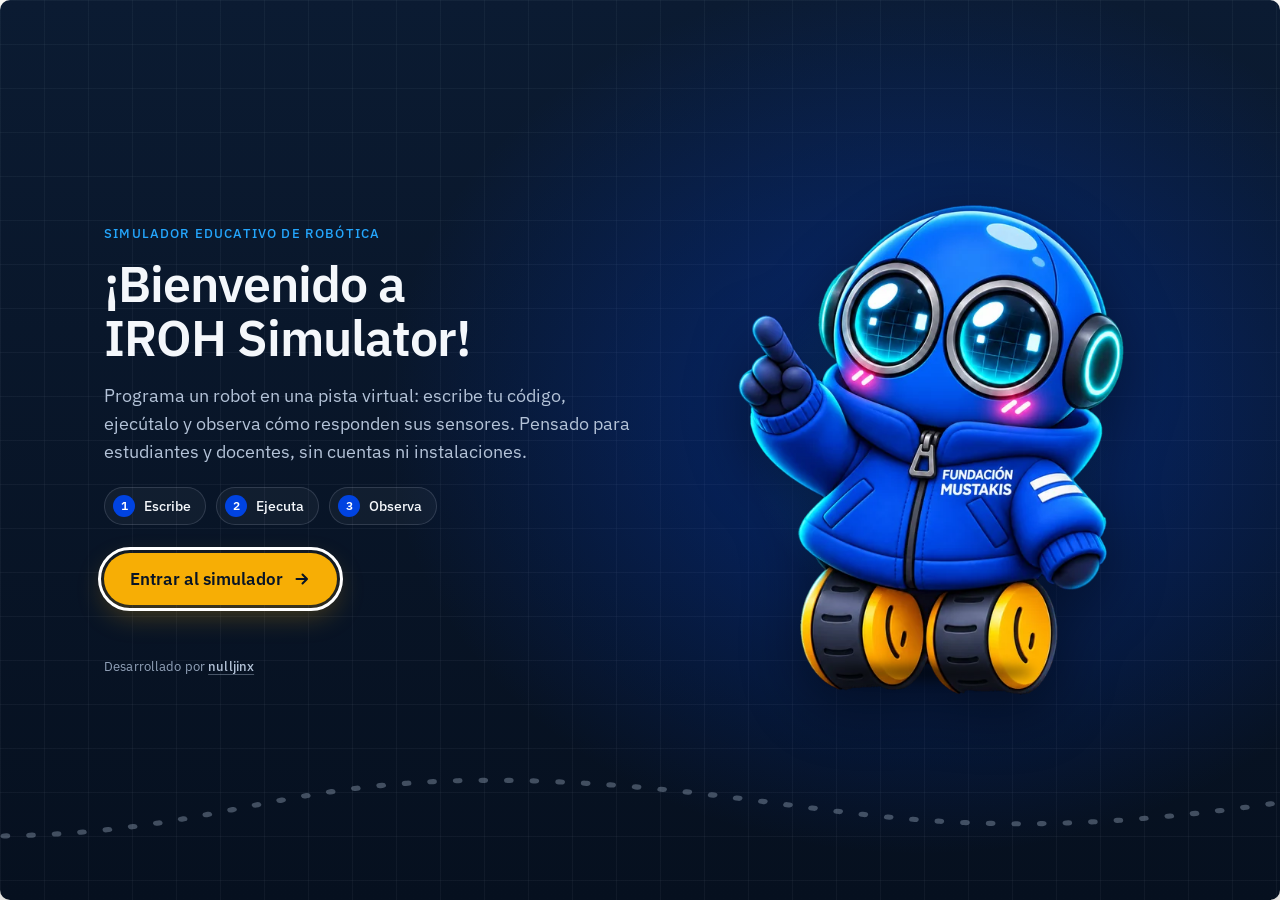
==== commit 403e243c: "fix(ui): require explicit entry to IROH Simulator" ====
--- a/index.html
+++ b/index.html
@@ -15,10 +15,6 @@
       <span><strong translate="no">IROH <span>Simulator</span></strong><small>Simulador libre</small></span>
     </div>
     <div class="topbar-actions">
-      <button type="button" id="welcomeReopen" class="button topbar-btn topbar-btn--welcome" aria-haspopup="dialog" aria-controls="welcome">
-        <svg width="16" height="16" viewBox="0 0 16 16" aria-hidden="true"><circle cx="8" cy="8" r="6.25" fill="none" stroke="currentColor" stroke-width="1.5"/><path d="M5.4 9.6c.6 1 1.5 1.5 2.6 1.5s2-.5 2.6-1.5M5.9 6.3v.1M10.1 6.3v.1" fill="none" stroke="currentColor" stroke-width="1.6" stroke-linecap="round"/></svg>
-        <span class="topbar-label">Bienvenida</span>
-      </button>
       <button type="button" id="aboutOpen" class="button topbar-btn" aria-haspopup="dialog" aria-controls="aboutDialog">
         <svg width="16" height="16" viewBox="0 0 16 16" aria-hidden="true"><circle cx="8" cy="8" r="6.25" fill="none" stroke="currentColor" stroke-width="1.5"/><path d="M8 7.2v3.6M8 5.1v.1" fill="none" stroke="currentColor" stroke-width="1.7" stroke-linecap="round"/></svg>
         <span class="topbar-label">Acerca de</span>
@@ -599,7 +595,6 @@
     <dl class="about-list">
       <div><dt>Desarrollado por</dt><dd><a href="https://nulljinx.com" target="_blank" rel="noopener noreferrer" translate="no">nulljinx<span class="sr-only"> (abre nulljinx.com en una pestaña nueva)</span></a></dd></div>
       <div><dt>Tu trabajo</dt><dd>Se guarda en este navegador. No hay cuentas.</dd></div>
-      <div><dt>Estado</dt><dd>Prototipo de diseño; no es una versión publicada.</dd></div>
     </dl>
     <div class="confirm-actions about-actions">
       <button type="button" id="aboutWelcome" class="button">Ver la bienvenida</button>
@@ -607,11 +602,8 @@
     </div>
   </dialog>
 
-  <dialog id="welcome" class="welcome" aria-labelledby="welcome-title" aria-describedby="welcome-desc">
+  <dialog id="welcome" class="welcome" closedby="none" aria-labelledby="welcome-title" aria-describedby="welcome-desc">
     <svg class="welcome__track" viewBox="0 0 1200 220" preserveAspectRatio="none" aria-hidden="true"><path d="M-20 170 C 220 170, 260 80, 520 96 S 860 200, 1220 120" fill="none" stroke="currentColor" stroke-width="7" stroke-linecap="round" stroke-dasharray="2 22"/></svg>
-    <button type="button" class="welcome__close" id="welcomeClose" aria-label="Cerrar bienvenida">
-      <svg width="18" height="18" viewBox="0 0 18 18" aria-hidden="true"><path d="M4 4l10 10M14 4L4 14" fill="none" stroke="currentColor" stroke-width="1.8" stroke-linecap="round"/></svg>
-    </button>
     <div class="welcome__stage">
       <div class="welcome__copy">
         <p class="welcome__eyebrow">Simulador educativo de robótica</p>
@@ -627,7 +619,6 @@
             <span>Entrar al simulador</span>
             <svg width="18" height="18" viewBox="0 0 18 18" aria-hidden="true"><path d="M3.5 9h10M9.5 4.5L14 9l-4.5 4.5" fill="none" stroke="currentColor" stroke-width="2" stroke-linecap="round" stroke-linejoin="round"/></svg>
           </button>
-          <p class="welcome__hint">Tu código se guarda en este navegador. <span class="welcome__esc">Esc para cerrar.</span></p>
         </div>
         <p class="welcome__credit">Desarrollado por <a href="https://nulljinx.com" target="_blank" rel="noopener noreferrer">nulljinx<span class="sr-only"> (abre nulljinx.com en una pestaña nueva)</span></a></p>
       </div>
--- a/iroh-brand.css
+++ b/iroh-brand.css
@@ -1,14 +1,14 @@
-/* IROH Simulator · identidad visual (SIM-IROH-UI-1): cabecera, diálogo «Acerca de» y bienvenida de primera visita.
+/* IROH Simulator · identidad visual (SIM-IROH-UI-1): cabecera, diálogo «Acerca de» y bienvenida (una vez por sesión de pestaña).
    Se carga DESPUÉS de styles.css y no lo modifica: colores, medidas y patrones del simulador siguen siendo los de styles.css/tokens.css.
    Sin estilos en línea (CSP style-src 'self'). Movimiento solo con transform/opacity y sin bucles; prefers-reduced-motion lo anula. */
 
 /* ===== Cabecera y «Acerca de» ===== */
-/* 1 · Cabecera: el nombre conserva el patrón real «Marca en 600 + producto en 400 gris»; solo se añaden los accesos de la derecha. */
+/* 1 · Cabecera: el nombre conserva el patrón real «Marca en 600 + producto en 400 gris»; solo se añade «Acerca de» a la derecha
+   (la bienvenida se reabre desde «Acerca de» → «Ver la bienvenida»). */
 .topbar{padding-inline:max(clamp(12px,2.2vw,32px),env(safe-area-inset-left)) max(clamp(12px,2.2vw,32px),env(safe-area-inset-right))}   /* muescas en móvil horizontal */
 .topbar-actions{margin-left:auto;display:flex;align-items:center;gap:var(--space-2)}
 .topbar-btn svg{flex:none;color:var(--focus-ring)}
 .topbar .brand img{border-radius:8px}
-@media(max-width:767px){.topbar-btn--welcome{display:none}}                 /* «Bienvenida» pasa a «Acerca de» en pantallas estrechas */
 @media(max-width:479px){                                                      /* solo icono; el nombre accesible se conserva */
   .topbar-btn{width:44px;padding:0}
   .topbar-label{position:absolute;width:1px;height:1px;margin:-1px;padding:0;overflow:hidden;clip:rect(0,0,0,0);white-space:nowrap;border:0}
@@ -33,7 +33,11 @@
 @media(max-width:480px){.about-list div{grid-template-columns:minmax(0,1fr);gap:2px}.about-actions{flex-direction:column-reverse}.about-actions .button{min-height:44px;width:100%}}
 @media(pointer:coarse){.about-actions .button,.about-list a{min-height:44px}.about-list a{display:inline-flex;align-items:center}}
 
-/* ===== Bienvenida de primera visita ===== */
+/* ===== Bienvenida (una vez por sesión de pestaña) =====
+   Tamaños: tipografía y mascota se escalan con el MENOR de ancho y alto útiles (vw / dvh), no solo con el ancho. Así, a zoom 125–200 %
+   o en portátiles con poca altura, la mascota nunca pasa de ~58 % del alto y el título deja de crecer más que el espacio disponible.
+   Disposición: dos columnas solo si el viewport es apaisado (relación > 1,1) y de al menos 720 px de ancho; si no, una columna.
+   Nada esencial se oculta por falta de espacio: si no cabe, .welcome (overflow:auto) permite desplazarse. */
 :root{--w-bg:#06101F;--w-bg-2:#0B1B32;--w-blue:#0043E1;--w-cyan:#24A6FD;--w-text:#F4F7FB;--w-muted:#B4C3D8;--w-line:rgba(180,195,216,.18);--w-yellow:#F7AE05;--w-yellow-hover:#FFC433;--w-on-yellow:#071426}
 
 .welcome{position:fixed;inset:0;width:100%;height:100%;max-width:none;max-height:none;margin:0;padding:0;border:0;overflow:auto;overscroll-behavior:contain;
@@ -46,18 +50,16 @@
 .welcome:not([open]){display:none}
 .welcome::backdrop{background:transparent}
 .welcome *{box-sizing:border-box}
-.nowrap{white-space:nowrap}
+/* «IROH Simulator!» se mantiene unido cuando cabe; si no cabe (letra o zoom al 200 %), inline-block lo envuelve en lugar de cortarlo */
+.nowrap{display:inline-block}
 
 .welcome__track{position:absolute;left:0;right:0;bottom:3dvh;width:100%;height:clamp(90px,18dvh,200px);color:rgba(180,195,216,.34);pointer-events:none}
 .welcome__stage{position:relative;overflow:clip;min-height:100%;max-width:1200px;margin:0 auto;display:grid;grid-template-columns:minmax(0,1.04fr) minmax(0,.96fr);align-items:center;gap:clamp(16px,4vw,64px);
   padding:max(24px,env(safe-area-inset-top)) max(clamp(20px,5vw,72px),env(safe-area-inset-right)) max(24px,env(safe-area-inset-bottom)) max(clamp(20px,5vw,72px),env(safe-area-inset-left))}
 
-.welcome__close{position:absolute;top:max(14px,env(safe-area-inset-top));right:max(14px,env(safe-area-inset-right));z-index:3;display:grid;place-items:center;width:44px;height:44px;border-radius:var(--radius-pill);border:1px solid var(--w-line);background:rgba(6,16,31,.55);color:var(--w-text);cursor:pointer;transition:background var(--motion-fast) var(--ease-out),border-color var(--motion-fast) var(--ease-out)}
-.welcome__close:hover{background:rgba(255,255,255,.12);border-color:rgba(180,195,216,.45)}
-
 .welcome__copy{position:relative;z-index:2;max-width:560px}
 .welcome__eyebrow{margin:0 0 14px;font-size:13px;font-weight:500;letter-spacing:.09em;text-transform:uppercase;color:var(--w-cyan)}
-.welcome__title{margin:0 0 16px;font-size:clamp(1.9rem,1rem + 3.2vw,3.1rem);font-weight:600;line-height:1.08;letter-spacing:-.02em;text-wrap:balance}
+.welcome__title{margin:0 0 16px;font-size:clamp(1.75rem,.9rem + min(3vw,4.6dvh),3.1rem);font-weight:600;line-height:1.08;letter-spacing:-.02em;text-wrap:balance}
 .welcome__desc{margin:0 0 22px;font-size:clamp(1rem,.94rem + .25vw,1.1875rem);line-height:1.55;color:var(--w-muted);max-width:50ch}
 .welcome__steps{list-style:none;margin:0 0 28px;padding:0;display:flex;flex-wrap:wrap;gap:10px}
 .welcome__steps li{display:inline-flex;align-items:center;gap:9px;padding:7px 14px 7px 8px;border:1px solid var(--w-line);border-radius:var(--radius-pill);background:rgba(255,255,255,.04);font-size:14px;font-weight:500}
@@ -69,20 +71,19 @@
 .welcome__cta:hover svg{transform:translateX(3px)}
 .welcome__cta:active{transform:translateY(0) scale(.985)}
 .welcome :focus-visible{outline:3px solid #fff;outline-offset:3px}
-.welcome__hint{margin:0;font-size:13.5px;line-height:1.45;color:var(--w-muted)}
-.welcome__credit{margin:30px 0 0;font-size:12.5px;color:#93A3BA;letter-spacing:.01em}
+.welcome__credit{margin:52px 0 0;font-size:12.5px;color:#93A3BA;letter-spacing:.01em}
 .welcome__credit a{display:inline-block;margin:-8px -2px;padding:8px 2px;color:var(--w-muted);font-weight:500;text-decoration:underline;text-decoration-color:rgba(180,195,216,.38);text-decoration-thickness:1px;text-underline-offset:3px;border-radius:3px;transition:color var(--motion-fast) var(--ease-out),text-decoration-color var(--motion-fast) var(--ease-out)}
 .welcome__credit a:hover{color:#fff;text-decoration-color:currentColor}
 @media(pointer:coarse){.welcome__credit a{min-height:44px;display:inline-flex;align-items:center;margin-block:-14px}}
 
 .welcome__mascot{position:relative;z-index:1;margin:0;display:grid;place-items:center;justify-self:center;width:100%}
 .welcome__halo{position:absolute;width:78%;aspect-ratio:1;border-radius:50%;background:radial-gradient(circle,rgba(36,166,253,.34),rgba(36,166,253,0) 68%);inset:auto;top:50%;left:50%;transform:translate(-50%,-52%)}
-.welcome__roll,.welcome__float{position:relative;width:min(100%,clamp(260px,42vw,590px));max-height:78dvh}
-.welcome__float img{display:block;width:100%;height:auto;max-height:78dvh;object-fit:contain;filter:drop-shadow(0 18px 30px rgba(0,0,0,.45))}
+.welcome__roll,.welcome__float{position:relative;width:min(100%,clamp(240px,40vw,560px),58dvh);max-height:58dvh}
+.welcome__float img{display:block;width:100%;height:auto;max-height:58dvh;object-fit:contain;filter:drop-shadow(0 18px 30px rgba(0,0,0,.45))}
 .welcome__shadow{position:absolute;bottom:3%;left:50%;width:42%;height:3.2%;transform:translateX(-50%);border-radius:50%;background:rgba(0,0,0,.5);filter:blur(6px)}
 
-/* Tablet vertical y móvil: una columna, mascota arriba */
-@media(max-width:899px){
+/* Tablet vertical, móvil y ventanas estrechas o casi cuadradas: una columna, mascota arriba */
+@media(max-width:719px),(max-aspect-ratio:11/10){
   .welcome__track{display:none}
   .welcome__stage{grid-template-columns:minmax(0,1fr);justify-items:center;text-align:center;gap:6px;align-content:center;padding-top:max(56px,env(safe-area-inset-top))}
   .welcome__mascot{order:-1}
@@ -105,7 +106,7 @@
   .welcome__steps{display:none}
   .welcome__actions{align-self:stretch}
   .welcome__cta{width:100%}
-  .welcome__esc,.welcome__credit{display:none}
+  .welcome__credit{display:none}
 }
 @media(max-width:480px) and (min-height:700px){.welcome__steps{display:flex;margin-bottom:18px;gap:8px}.welcome__steps li{font-size:13px;padding:6px 12px 6px 7px}}
 /* Teléfonos pequeños (320 × 568): menos aire para que el botón siempre quede a la vista */
@@ -113,25 +114,37 @@
   .welcome__stage{padding-top:max(48px,env(safe-area-inset-top));padding-bottom:max(16px,env(safe-area-inset-bottom))}
   .welcome__eyebrow{display:none}
   .welcome__roll,.welcome__float{max-height:30dvh}.welcome__float img{max-height:30dvh}
-  .welcome__hint{font-size:13px}
   .welcome__title{font-size:1.65rem}
   .welcome__desc{font-size:.9375rem;line-height:1.45;margin-bottom:12px}
 }
 /* Móvil horizontal y pantallas muy bajas: dos columnas, sin pasos ni créditos */
 @media(max-height:520px) and (orientation:landscape){
-  .welcome__stage{grid-template-columns:minmax(0,.9fr) minmax(0,1.1fr);justify-items:stretch;text-align:left;gap:20px;padding-block:14px;padding-inline:max(28px,env(safe-area-inset-left)) max(64px,env(safe-area-inset-right))}
+  .welcome__stage{grid-template-columns:minmax(0,1.1fr) minmax(0,.9fr);justify-items:stretch;text-align:left;gap:20px;padding-block:14px;padding-inline:max(28px,env(safe-area-inset-left)) max(64px,env(safe-area-inset-right))}
   .welcome__mascot{order:0}
-  .welcome__roll,.welcome__float{width:min(100%,78dvh);max-height:80dvh}
-  .welcome__float img{max-height:80dvh}
+  .welcome__roll,.welcome__float{width:min(100%,70dvh);max-height:70dvh}
+  .welcome__float img{max-height:70dvh}
   .welcome__title{font-size:clamp(1.35rem,4.2dvh + .7rem,1.9rem);margin-bottom:8px}
   .welcome__eyebrow{margin-bottom:6px;font-size:11px}
   .welcome__desc{font-size:.9375rem;line-height:1.45;margin:0 0 14px}
-  .welcome__steps,.welcome__credit,.welcome__esc{display:none}
+  .welcome__steps,.welcome__credit{display:none}
   .welcome__actions{align-items:flex-start}
   .welcome__cta{min-height:48px;width:auto}
   .welcome__track{display:none}
 }
 
+/* Estrecha y baja a la vez (p. ej. zoom 200 % sobre 1024 × 768 = 512 × 384): dos columnas dejarían el texto en ~200 px y partirían el botón.
+   Una columna con desplazamiento accesible; no se oculta nada esencial. Por debajo de 361 px de alto se mantienen dos columnas
+   (en una la mascota quedaría minúscula). */
+@media(max-width:560px) and (min-height:361px) and (max-height:520px) and (orientation:landscape){
+  .welcome__stage{grid-template-columns:minmax(0,1fr);justify-items:center;text-align:center;align-content:center;gap:6px;padding-inline:max(20px,env(safe-area-inset-left)) max(20px,env(safe-area-inset-right))}
+  .welcome__mascot{order:-1}
+  .welcome__roll,.welcome__float{width:min(100%,34dvh);max-height:34dvh}
+  .welcome__float img{max-height:34dvh}
+  .welcome__copy{max-width:none}
+  .welcome__desc{margin-inline:auto}
+  .welcome__actions{align-items:center}
+  .welcome__cta{white-space:nowrap}
+}
 @media(max-height:360px) and (orientation:landscape){
   .welcome__stage{padding-block:10px}
   .welcome__eyebrow{display:none}
